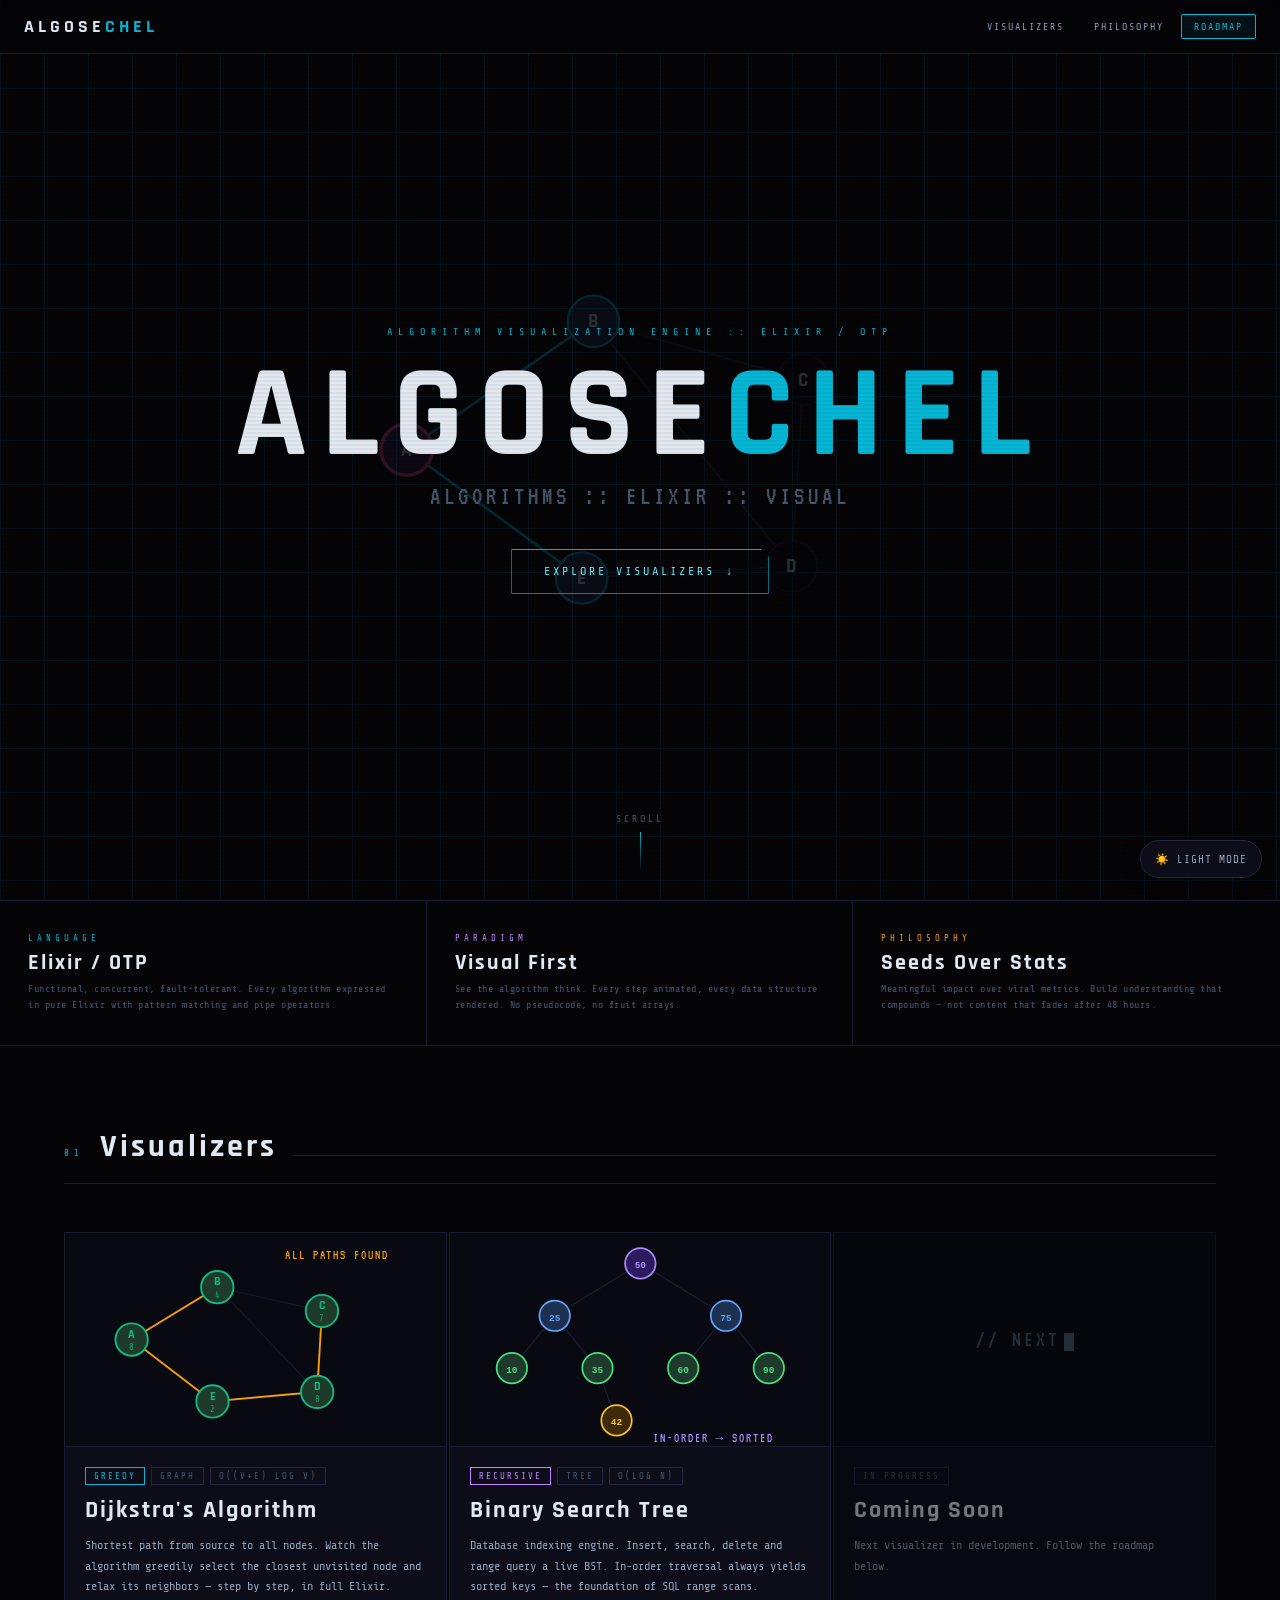
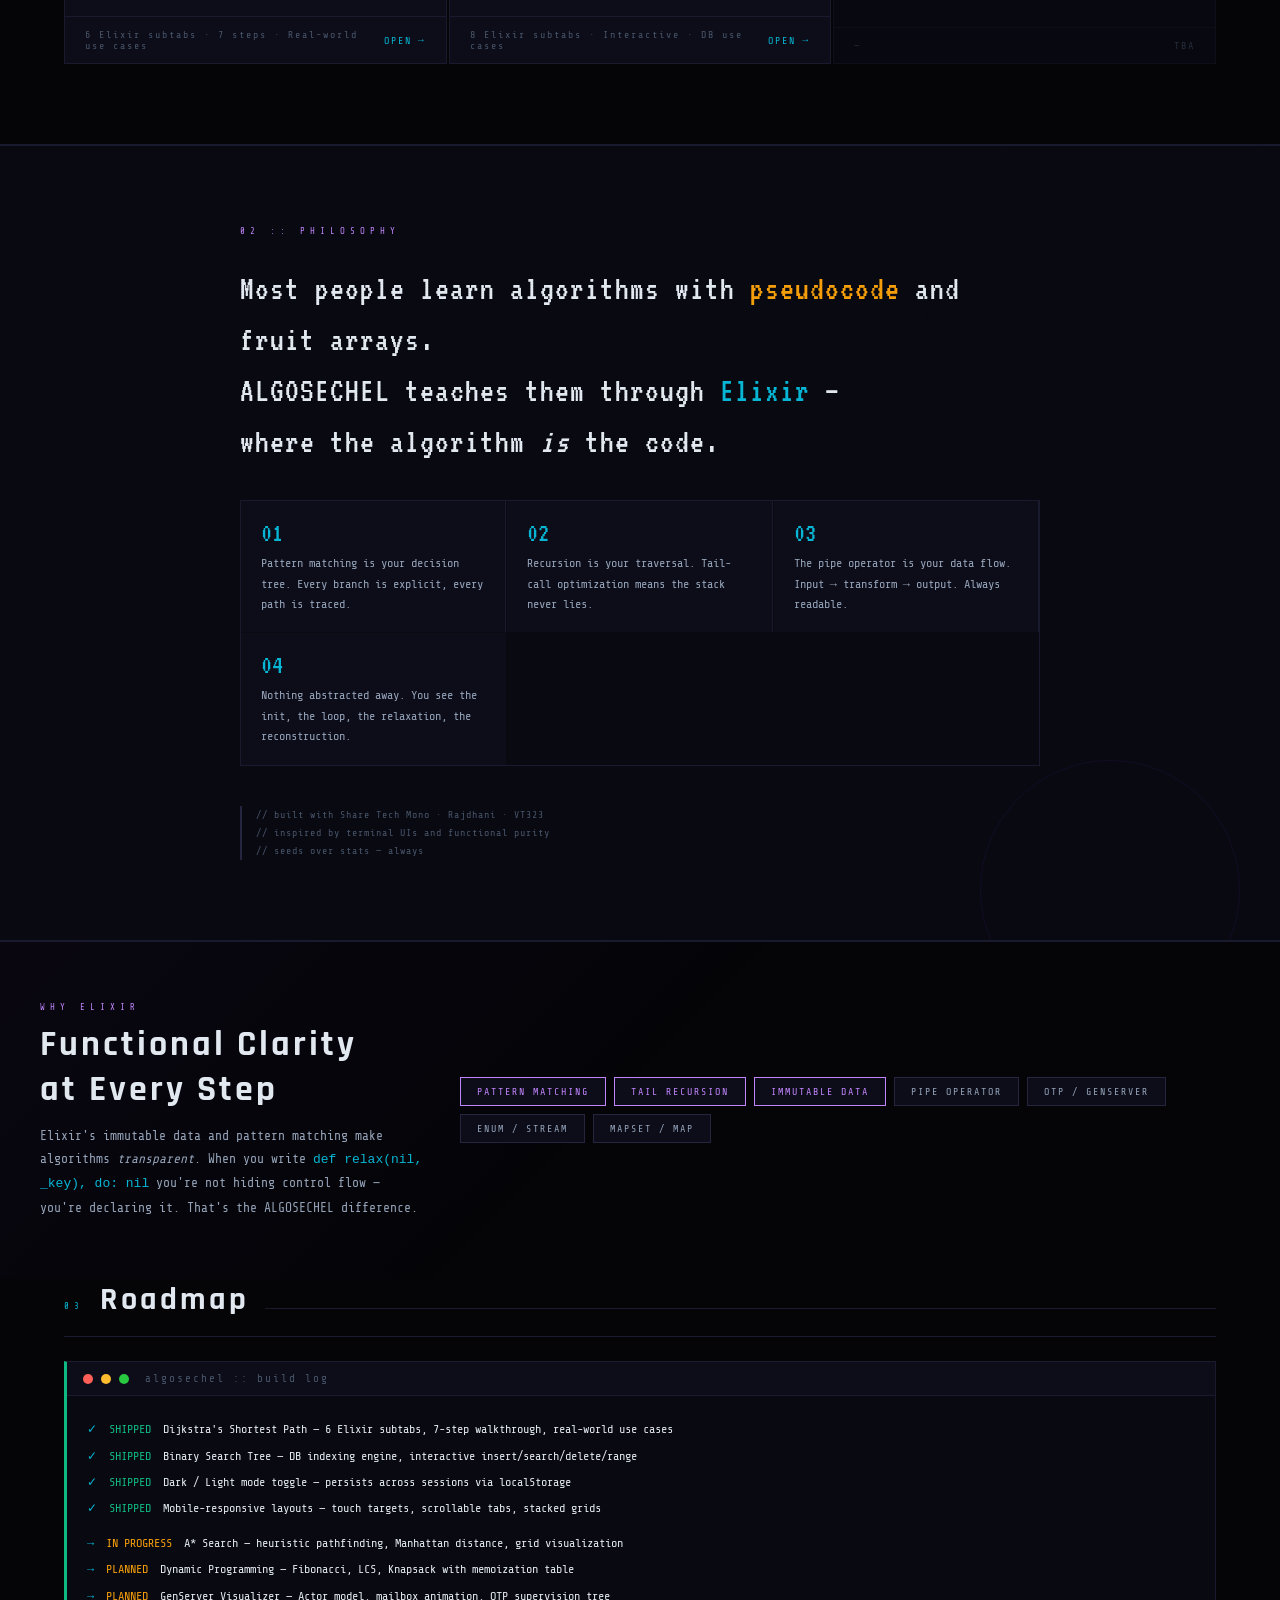
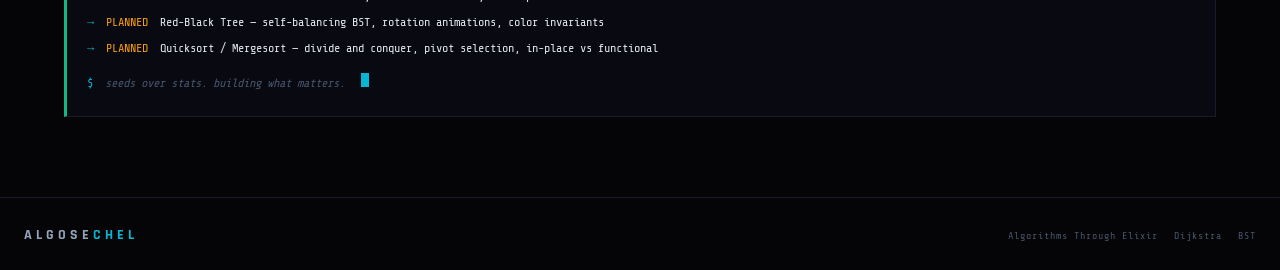
==== index.html @ c1fa5875 "Remove footer tagline and its CSS rule Co-Authored-By: Claude Sonnet 4.6 <noreply@anthropic.com>" ====
<!DOCTYPE html>
<html lang="en">
<head>
<meta charset="UTF-8">
<meta name="viewport" content="width=device-width, initial-scale=1.0">
<title>ALGOSECHEL :: Algorithms Through Elixir</title>
<link href="https://fonts.googleapis.com/css2?family=Share+Tech+Mono&family=Rajdhani:wght@400;600;700&family=VT323&display=swap" rel="stylesheet">
<link rel="stylesheet" href="css/global.css">
<link rel="stylesheet" href="css/home.css">
</head>
<body>
<div class="grid-bg"></div>

<!-- ═══ NAV ═══════════════════════════════════════════════════════ -->
<nav>
  <a href="#" class="nav-brand">ALGOSE<span>CHEL</span></a>
  <div class="nav-links">
    <a href="#visualizers" class="nav-link active">Visualizers</a>
    <a href="#philosophy" class="nav-link">Philosophy</a>
    <a href="#roadmap"    class="nav-link">Roadmap</a>
  </div>
</nav>

<!-- ═══ HERO ══════════════════════════════════════════════════════ -->
<section class="hero" id="top">
  <!-- Background animated graph -->
  <div class="hero-graph-wrap">
    <svg id="hero-svg" viewBox="0 0 600 380" fill="none" xmlns="http://www.w3.org/2000/svg">
      <!-- edges drawn by JS -->
    </svg>
  </div>

  <div class="hero-content">
    <div class="hero-eyebrow">Algorithm Visualization Engine :: Elixir / OTP</div>
    <div class="hero-title">ALGOSE<span class="hl">CHEL</span></div>
    <div class="hero-subtitle">ALGORITHMS :: ELIXIR :: VISUAL</div>
    <a href="#visualizers" class="hero-cta">
      Explore Visualizers <span class="arrow">↓</span>
    </a>
  </div>

  <div class="scroll-hint">
    <span>SCROLL</span>
    <div class="scroll-line"></div>
  </div>
</section>

<!-- ═══ PILLARS ═══════════════════════════════════════════════════ -->
<div class="pillars">
  <div class="pillar">
    <div class="pillar-label">Language</div>
    <div class="pillar-val">Elixir / OTP</div>
    <div class="pillar-desc">Functional, concurrent, fault-tolerant. Every algorithm expressed in pure Elixir with pattern matching and pipe operators.</div>
  </div>
  <div class="pillar">
    <div class="pillar-label">Paradigm</div>
    <div class="pillar-val">Visual First</div>
    <div class="pillar-desc">See the algorithm think. Every step animated, every data structure rendered. No pseudocode, no fruit arrays.</div>
  </div>
  <div class="pillar">
    <div class="pillar-label">Philosophy</div>
    <div class="pillar-val">Seeds Over Stats</div>
    <div class="pillar-desc">Meaningful impact over viral metrics. Build understanding that compounds — not content that fades after 48 hours.</div>
  </div>
</div>

<!-- ═══ VISUALIZERS ════════════════════════════════════════════════ -->
<section class="section" id="visualizers">
  <div class="section-header">
    <span class="section-label">01</span>
    <span class="section-title">Visualizers</span>
    <div class="section-line"></div>
  </div>

  <div class="viz-grid">

    <!-- Card 1: Dijkstra -->
    <a href="algosechel-dijkstra.html" class="viz-card">
      <div class="viz-card-bar"></div>
      <div class="viz-preview">
        <svg id="card-dijkstra-svg" viewBox="0 0 400 220" xmlns="http://www.w3.org/2000/svg"></svg>
      </div>
      <div class="viz-body">
        <div class="viz-tags">
          <span class="viz-tag cyan">Greedy</span>
          <span class="viz-tag">Graph</span>
          <span class="viz-tag">O((V+E) log V)</span>
        </div>
        <div class="viz-name">Dijkstra's Algorithm</div>
        <div class="viz-desc">Shortest path from source to all nodes. Watch the algorithm greedily select the closest unvisited node and relax its neighbors — step by step, in full Elixir.</div>
      </div>
      <div class="viz-footer">
        <span>6 Elixir subtabs · 7 steps · Real-world use cases</span>
        <span class="viz-open">OPEN <span>→</span></span>
      </div>
    </a>

    <!-- Card 2: BST -->
    <a href="algosechel-bst.html" class="viz-card">
      <div class="viz-card-bar"></div>
      <div class="viz-preview">
        <svg id="card-bst-svg" viewBox="0 0 400 220" xmlns="http://www.w3.org/2000/svg"></svg>
      </div>
      <div class="viz-body">
        <div class="viz-tags">
          <span class="viz-tag purple">Recursive</span>
          <span class="viz-tag">Tree</span>
          <span class="viz-tag">O(log n)</span>
        </div>
        <div class="viz-name">Binary Search Tree</div>
        <div class="viz-desc">Database indexing engine. Insert, search, delete and range query a live BST. In-order traversal always yields sorted keys — the foundation of SQL range scans.</div>
      </div>
      <div class="viz-footer">
        <span>8 Elixir subtabs · Interactive · DB use cases</span>
        <span class="viz-open">OPEN <span>→</span></span>
      </div>
    </a>

    <!-- Card 3: Coming Soon -->
    <div class="viz-card soon">
      <div class="viz-card-bar"></div>
      <div class="viz-preview">
        <div class="soon-label">// NEXT<span class="cursor-blink"></span></div>
      </div>
      <div class="viz-body">
        <div class="viz-tags">
          <span class="viz-tag">In Progress</span>
        </div>
        <div class="viz-name">Coming Soon</div>
        <div class="viz-desc">Next visualizer in development. Follow the roadmap below.</div>
      </div>
      <div class="viz-footer">
        <span>—</span>
        <span>TBA</span>
      </div>
    </div>

  </div>
</section>

<div class="separator"></div>

<!-- ═══ PHILOSOPHY ════════════════════════════════════════════════ -->
<section class="philosophy" id="philosophy">
  <div class="philosophy-inner">
    <div class="phil-eyebrow">02 :: Philosophy</div>

    <div class="phil-quote">
      Most people learn algorithms with <span class="gd">pseudocode</span> and fruit arrays.<br>
      ALGOSECHEL teaches them through <span class="hi">Elixir</span> —<br>
      where the algorithm <em>is</em> the code.
    </div>

    <div class="phil-body">
      <div class="phil-item">
        <span class="phil-item-num">01</span>
        <div class="phil-item-text">Pattern matching is your decision tree. Every branch is explicit, every path is traced.</div>
      </div>
      <div class="phil-item">
        <span class="phil-item-num">02</span>
        <div class="phil-item-text">Recursion is your traversal. Tail-call optimization means the stack never lies.</div>
      </div>
      <div class="phil-item">
        <span class="phil-item-num">03</span>
        <div class="phil-item-text">The pipe operator is your data flow. Input → transform → output. Always readable.</div>
      </div>
      <div class="phil-item">
        <span class="phil-item-num">04</span>
        <div class="phil-item-text">Nothing abstracted away. You see the init, the loop, the relaxation, the reconstruction.</div>
      </div>
    </div>

    <div class="phil-footer">
      // built with Share Tech Mono · Rajdhani · VT323<br>
      // inspired by terminal UIs and functional purity<br>
      // seeds over stats — always
    </div>
  </div>
</section>

<!-- ═══ ELIXIR STRIP ══════════════════════════════════════════════ -->
<div class="elixir-strip">
  <div class="elixir-inner">
    <div class="elixir-text">
      <div class="label">Why Elixir</div>
      <h2>Functional Clarity<br>at Every Step</h2>
      <p>Elixir's immutable data and pattern matching make algorithms <em>transparent</em>. When you write <code style="color:var(--cyan)">def relax(nil, _key), do: nil</code> you're not hiding control flow — you're declaring it. That's the ALGOSECHEL difference.</p>
    </div>
    <div class="elixir-badges">
      <div class="elixir-badge lit">Pattern Matching</div>
      <div class="elixir-badge lit">Tail Recursion</div>
      <div class="elixir-badge lit">Immutable Data</div>
      <div class="elixir-badge">Pipe Operator</div>
      <div class="elixir-badge">OTP / GenServer</div>
      <div class="elixir-badge">Enum / Stream</div>
      <div class="elixir-badge">MapSet / Map</div>
    </div>
  </div>
</div>

<!-- ═══ TERMINAL / ROADMAP ════════════════════════════════════════ -->
<section class="terminal-section" id="roadmap">
  <div class="section-header" style="margin-bottom:24px;">
    <span class="section-label">03</span>
    <span class="section-title">Roadmap</span>
    <div class="section-line"></div>
  </div>

  <div class="terminal">
    <div class="terminal-bar">
      <div class="t-dot t-dot-r"></div>
      <div class="t-dot t-dot-y"></div>
      <div class="t-dot t-dot-g"></div>
      <span class="t-title">algosechel :: build log</span>
    </div>
    <div class="terminal-body">
      <div class="t-line"><span class="t-prompt">✓</span><span class="t-ok">SHIPPED</span><span>Dijkstra's Shortest Path — 6 Elixir subtabs, 7-step walkthrough, real-world use cases</span></div>
      <div class="t-line"><span class="t-prompt">✓</span><span class="t-ok">SHIPPED</span><span>Binary Search Tree — DB indexing engine, interactive insert/search/delete/range</span></div>
      <div class="t-line"><span class="t-prompt">✓</span><span class="t-ok">SHIPPED</span><span>Dark / Light mode toggle — persists across sessions via localStorage</span></div>
      <div class="t-line"><span class="t-prompt">✓</span><span class="t-ok">SHIPPED</span><span>Mobile-responsive layouts — touch targets, scrollable tabs, stacked grids</span></div>
      <div class="t-line" style="margin-top:8px;"><span class="t-prompt">→</span><span class="t-pending">IN PROGRESS</span><span>A* Search — heuristic pathfinding, Manhattan distance, grid visualization</span></div>
      <div class="t-line"><span class="t-prompt">→</span><span class="t-pending">PLANNED</span><span>Dynamic Programming — Fibonacci, LCS, Knapsack with memoization table</span></div>
      <div class="t-line"><span class="t-prompt">→</span><span class="t-pending">PLANNED</span><span>GenServer Visualizer — Actor model, mailbox animation, OTP supervision tree</span></div>
      <div class="t-line"><span class="t-prompt">→</span><span class="t-pending">PLANNED</span><span>Red-Black Tree — self-balancing BST, rotation animations, color invariants</span></div>
      <div class="t-line"><span class="t-prompt">→</span><span class="t-pending">PLANNED</span><span>Quicksort / Mergesort — divide and conquer, pivot selection, in-place vs functional</span></div>
      <div class="t-line" style="margin-top:8px;"><span class="t-prompt">$</span><span class="t-muted">seeds over stats. building what matters.</span><span class="t-cursor"></span></div>
    </div>
  </div>
</section>

<!-- ═══ FOOTER ════════════════════════════════════════════════════ -->
<footer>
  <div class="footer-brand">ALGOSE<span>CHEL</span></div>
  <div class="footer-right">
    <span>Algorithms Through Elixir</span>
    <a href="algosechel-dijkstra.html">Dijkstra</a>
    <a href="algosechel-bst.html">BST</a>
  </div>
</footer>

<!-- ═══ THEME TOGGLE ══════════════════════════════════════════════ -->
<button class="theme-toggle" id="theme-btn" onclick="toggleTheme()">
  <span id="theme-icon">☀️</span>
  <span id="theme-label">Light Mode</span>
</button>

<script>
// ═══════════════════════════════════════════════════════════════
// THEME TOGGLE
// ═══════════════════════════════════════════════════════════════
function toggleTheme() {
  const isLight = document.documentElement.getAttribute('data-theme') === 'light';
  const next = isLight ? 'dark' : 'light';
  document.documentElement.setAttribute('data-theme', next);
  document.getElementById('theme-icon').textContent  = isLight ? '☀️' : '🌙';
  document.getElementById('theme-label').textContent = isLight ? 'Light Mode' : 'Dark Mode';
  rebuildHero();
  rebuildCardPreviews();
  try { localStorage.setItem('algosechel-theme', next); } catch(e) {}
}

try {
  const saved = localStorage.getItem('algosechel-theme');
  if (saved === 'light') {
    document.documentElement.setAttribute('data-theme', 'light');
    document.getElementById('theme-icon').textContent  = '🌙';
    document.getElementById('theme-label').textContent = 'Dark Mode';
  }
} catch(e) {}

// ═══════════════════════════════════════════════════════════════
// SVG HELPERS
// ═══════════════════════════════════════════════════════════════
function el(tag, attrs, parent) {
  const e = document.createElementNS('http://www.w3.org/2000/svg', tag);
  for (const [k, v] of Object.entries(attrs)) e.setAttribute(k, v);
  if (parent) parent.appendChild(e);
  return e;
}

function isLight() {
  return document.documentElement.getAttribute('data-theme') === 'light';
}

// ═══════════════════════════════════════════════════════════════
// HERO GRAPH — LOOPING DIJKSTRA ANIMATION
// ═══════════════════════════════════════════════════════════════
const H_NODES = { A:{x:100,y:190}, B:{x:260,y:80}, C:{x:440,y:130}, D:{x:430,y:290}, E:{x:250,y:300} };
const H_EDGES = [['A','B',4],['A','E',2],['B','C',3],['B','D',5],['C','D',1],['D','E',6]];

// Dijkstra steps for animation
const H_STEPS = [
  { active:null, visited:[], glow:[] },
  { active:'A',  visited:[], glow:['A'] },
  { active:'A',  visited:['A'], glow:['B','E'] },
  { active:'E',  visited:['A','E'], glow:['B','D'] },
  { active:'B',  visited:['A','E','B'], glow:['C'] },
  { active:'C',  visited:['A','E','B','C'], glow:['D'] },
  { active:'D',  visited:['A','E','B','C','D'], glow:[] },
];

let heroTimer = null;
let heroStep = 0;

function buildHeroGraph(svg) {
  svg.innerHTML = '';
  const lt = isLight();
  const edgeCol  = lt ? '#c4b9a8' : '#1e293b';
  const nodeFill = lt ? '#f0ede8' : '#0a0a14';
  const nodeStr  = lt ? '#d4d0c8' : '#1a1a2e';
  const txtFill  = lt ? '#1a1a18' : '#e2e8f0';

  // defs arrowhead
  const defs = el('defs', {}, svg);
  const mk = (id, color) => {
    const m = el('marker', {id, markerWidth:'7', markerHeight:'7', refX:'5', refY:'3', orient:'auto'}, defs);
    el('path', {d:'M0,0 L0,6 L7,3 z', fill:color}, m);
  };
  mk('harr-def', edgeCol);
  mk('harr-cyn', '#06b6d4');

  for (const [a,b] of H_EDGES) {
    const pa = H_NODES[a], pb = H_NODES[b];
    el('line', {id:`hedge-${a}-${b}`, x1:pa.x, y1:pa.y, x2:pb.x, y2:pb.y,
      stroke:edgeCol, 'stroke-width':'1.5', 'marker-end':'url(#harr-def)'}, svg);
    el('line', {id:`hedge-${b}-${a}`, x1:pb.x, y1:pb.y, x2:pa.x, y2:pa.y,
      stroke:edgeCol, 'stroke-width':'1.5', 'marker-end':'url(#harr-def)'}, svg);
  }

  for (const n of Object.keys(H_NODES)) {
    const {x, y} = H_NODES[n];
    const g = el('g', {id:`hnode-${n}`, transform:`translate(${x},${y})`}, svg);
    el('circle', {id:`hcirc-${n}`, r:'22', fill:nodeFill, stroke:nodeStr, 'stroke-width':'1.5'}, g);
    const t = el('text', {y:'5', 'text-anchor':'middle', 'font-family':'Rajdhani, sans-serif',
      'font-size':'16', 'font-weight':'700', fill:txtFill}, g);
    t.textContent = n;
  }
}

function applyHeroStep(step) {
  const lt = isLight();
  const s = H_STEPS[step];
  const defEdge = lt ? '#c4b9a8' : '#1e293b';
  const defNode = lt ? '#f0ede8' : '#0a0a14';
  const defStr  = lt ? '#d4d0c8' : '#1a1a2e';

  // reset all edges
  for (const [a,b] of H_EDGES) {
    for (const id of [`hedge-${a}-${b}`, `hedge-${b}-${a}`]) {
      const e = document.getElementById(id);
      if (e) { e.setAttribute('stroke', defEdge); e.setAttribute('stroke-width', '1.5'); }
    }
  }

  // reset all nodes
  for (const n of Object.keys(H_NODES)) {
    const c = document.getElementById(`hcirc-${n}`);
    if (c) { c.setAttribute('fill', defNode); c.setAttribute('stroke', defStr); c.setAttribute('stroke-width', '1.5'); }
  }

  // visited nodes — green
  for (const n of s.visited) {
    const c = document.getElementById(`hcirc-${n}`);
    if (c) { c.setAttribute('fill', lt ? '#dcfce7' : '#1e3a2a'); c.setAttribute('stroke', lt ? '#15803d' : '#10b981'); c.setAttribute('stroke-width', '2'); }
  }

  // glowing/relaxed — blue
  for (const n of s.glow) {
    const c = document.getElementById(`hcirc-${n}`);
    if (c) { c.setAttribute('fill', lt ? '#dbeafe' : '#1e3050'); c.setAttribute('stroke', lt ? '#2563eb' : '#06b6d4'); c.setAttribute('stroke-width', '2'); }
  }

  // active node — pink pulse
  if (s.active) {
    const c = document.getElementById(`hcirc-${s.active}`);
    if (c) { c.setAttribute('fill', lt ? '#fde8f4' : '#2d1b4e'); c.setAttribute('stroke', lt ? '#be185d' : '#ec4899'); c.setAttribute('stroke-width', '3'); }
    if (H_NODES[s.active]) {
      for (const [a, b] of H_EDGES) {
        if (a === s.active || b === s.active) {
          const e1 = document.getElementById(`hedge-${a}-${b}`);
          const e2 = document.getElementById(`hedge-${b}-${a}`);
          if (e1) { e1.setAttribute('stroke', lt ? '#0369a1' : '#06b6d4'); e1.setAttribute('stroke-width', '2'); }
          if (e2) { e2.setAttribute('stroke', lt ? '#0369a1' : '#06b6d4'); e2.setAttribute('stroke-width', '2'); }
        }
      }
    }
  }
}

function rebuildHero() {
  buildHeroGraph(document.getElementById('hero-svg'));
  applyHeroStep(heroStep);
}

function startHeroLoop() {
  if (heroTimer) clearInterval(heroTimer);
  heroTimer = setInterval(() => {
    heroStep = (heroStep + 1) % H_STEPS.length;
    applyHeroStep(heroStep);
  }, 900);
}

// ═══════════════════════════════════════════════════════════════
// CARD PREVIEW — DIJKSTRA MINI
// ═══════════════════════════════════════════════════════════════
const D_NODES = { A:{x:70,y:110}, B:{x:160,y:55}, C:{x:270,y:80}, D:{x:265,y:165}, E:{x:155,y:175} };
const D_EDGES = [['A','B',4],['A','E',2],['B','C',3],['B','D',5],['C','D',1],['D','E',6]];

function buildDijkstraCard(svg) {
  svg.innerHTML = '';
  const lt = isLight();
  const edgeVisited = lt ? '#15803d' : '#10b981';
  const edgeDef     = lt ? '#d4d0c8' : '#1e293b';

  const defs = el('defs', {}, svg);
  const mk = (id, col) => {
    const m = el('marker', {id, markerWidth:'6', markerHeight:'6', refX:'4', refY:'3', orient:'auto'}, defs);
    el('path', {d:'M0,0 L0,6 L6,3 z', fill:col}, m);
  };
  mk('darr-v', edgeVisited);
  mk('darr-d', edgeDef);

  const optEdges = [['A','E'],['E','D'],['D','C'],['A','B']];

  for (const [a,b] of D_EDGES) {
    const pa = D_NODES[a], pb = D_NODES[b];
    const isOpt = optEdges.some(([x,y]) => (x===a&&y===b)||(x===b&&y===a));
    const col = isOpt ? (lt ? '#b45309' : '#f59e0b') : edgeDef;
    const arrId = isOpt ? 'darr-v' : 'darr-d';
    el('line', {x1:pa.x,y1:pa.y,x2:pb.x,y2:pb.y, stroke:col,
      'stroke-width': isOpt ? '2' : '1.2',
      'marker-end':`url(#${arrId})`,
      opacity: isOpt ? '1' : '0.5'}, svg);
  }

  const nodeColors = {
    A: { f: lt ? '#dcfce7' : '#1e3a2a', s: lt ? '#15803d' : '#10b981' },
    B: { f: lt ? '#dcfce7' : '#1e3a2a', s: lt ? '#15803d' : '#10b981' },
    C: { f: lt ? '#dcfce7' : '#1e3a2a', s: lt ? '#15803d' : '#10b981' },
    D: { f: lt ? '#dcfce7' : '#1e3a2a', s: lt ? '#15803d' : '#10b981' },
    E: { f: lt ? '#dcfce7' : '#1e3a2a', s: lt ? '#15803d' : '#10b981' },
  };
  const dists = { A:'0', B:'4', C:'7', D:'8', E:'2' };

  for (const n of Object.keys(D_NODES)) {
    const {x, y} = D_NODES[n];
    const nc = nodeColors[n];
    const g = el('g', {transform:`translate(${x},${y})`}, svg);
    el('circle', {r:'17', fill: nc.f, stroke: nc.s, 'stroke-width':'2'}, g);
    const t = el('text', {y:'-2', 'text-anchor':'middle', 'font-family':'Rajdhani,sans-serif',
      'font-size':'13', 'font-weight':'700', fill: nc.s}, g);
    t.textContent = n;
    const d = el('text', {y:'11', 'text-anchor':'middle', 'font-family':'Share Tech Mono,monospace',
      'font-size':'9', fill: nc.s, opacity:'0.8'}, g);
    d.textContent = dists[n];
  }

  const t = el('text', {x:'340', y:'25', 'text-anchor':'end', 'font-family':'VT323,monospace',
    'font-size':'14', fill: lt ? '#b45309' : '#f59e0b', 'letter-spacing':'2'}, svg);
  t.textContent = 'ALL PATHS FOUND';
}

// ═══════════════════════════════════════════════════════════════
// CARD PREVIEW — BST MINI
// ═══════════════════════════════════════════════════════════════
function buildBSTCard(svg) {
  svg.innerHTML = '';
  const lt = isLight();

  const nodes = [
    {k:50, x:200, y:30,  level:0},
    {k:25, x:110, y:85,  level:1},
    {k:75, x:290, y:85,  level:1},
    {k:10, x:65,  y:140, level:2},
    {k:35, x:155, y:140, level:2},
    {k:60, x:245, y:140, level:2},
    {k:90, x:335, y:140, level:2},
    {k:42, x:175, y:195, level:3},
  ];
  const edges = [[0,1],[0,2],[1,3],[1,4],[2,5],[2,6],[4,7]];

  const lineCol = lt ? '#d4d0c8' : '#1e293b';
  for (const [p, c] of edges) {
    const pn = nodes[p], cn = nodes[c];
    el('line', {x1:pn.x,y1:pn.y,x2:cn.x,y2:cn.y, stroke:lineCol,'stroke-width':'1.2', opacity:'0.7'}, svg);
  }

  const colors = [
    { f: lt ? '#ede9fe' : '#2e1a5e', s: lt ? '#6d28d9' : '#a78bfa' },
    { f: lt ? '#dbeafe' : '#1e3050', s: lt ? '#1d4ed8' : '#60a5fa' },
    { f: lt ? '#dbeafe' : '#1e3050', s: lt ? '#1d4ed8' : '#60a5fa' },
    { f: lt ? '#dcfce7' : '#1e3a2a', s: lt ? '#15803d' : '#4ade80' },
    { f: lt ? '#dcfce7' : '#1e3a2a', s: lt ? '#15803d' : '#4ade80' },
    { f: lt ? '#dcfce7' : '#1e3a2a', s: lt ? '#15803d' : '#4ade80' },
    { f: lt ? '#dcfce7' : '#1e3a2a', s: lt ? '#15803d' : '#4ade80' },
    { f: lt ? '#fef3c7' : '#3d2a0a', s: lt ? '#b45309' : '#fbbf24' },
  ];

  for (let i = 0; i < nodes.length; i++) {
    const n = nodes[i], c = colors[i];
    const g = el('g', {transform:`translate(${n.x},${n.y})`}, svg);
    el('circle', {r:'16', fill:c.f, stroke:c.s, 'stroke-width':'1.8'}, g);
    const t = el('text', {y:'5', 'text-anchor':'middle',
      'font-family':'Space Mono,monospace', 'font-size':'10',
      'font-weight':'700', fill:c.s}, g);
    t.textContent = n.k;
  }

  const t = el('text', {x:'340', y:'218', 'text-anchor':'end', 'font-family':'VT323,monospace',
    'font-size':'14', fill: lt ? '#6d28d9' : '#a78bfa', 'letter-spacing':'2'}, svg);
  t.textContent = 'IN-ORDER → SORTED';
}

function rebuildCardPreviews() {
  buildDijkstraCard(document.getElementById('card-dijkstra-svg'));
  buildBSTCard(document.getElementById('card-bst-svg'));
}

// ═══════════════════════════════════════════════════════════════
// SMOOTH NAV HIGHLIGHT ON SCROLL
// ═══════════════════════════════════════════════════════════════
const sections = ['visualizers', 'philosophy', 'roadmap'];
const navLinks = document.querySelectorAll('.nav-link');

const observer = new IntersectionObserver(entries => {
  for (const e of entries) {
    if (e.isIntersecting) {
      const id = e.target.id;
      navLinks.forEach(l => {
        l.classList.toggle('active', l.getAttribute('href') === `#${id}`);
      });
    }
  }
}, { threshold: 0.4 });

for (const id of sections) {
  const el_ = document.getElementById(id);
  if (el_) observer.observe(el_);
}

// ═══════════════════════════════════════════════════════════════
// BOOT
// ═══════════════════════════════════════════════════════════════
buildHeroGraph(document.getElementById('hero-svg'));
applyHeroStep(0);
startHeroLoop();
rebuildCardPreviews();
</script>
</body>
</html>
---- css/global.css ----
/* ═══════════════════════════════════════════════════════════════
   THEME SYSTEM
═══════════════════════════════════════════════════════════════ */
:root {
  --void:        #050508;
  --deep:        #090912;
  --panel:       #0d0d1a;
  --border:      #1a1a2e;
  --border2:     #252540;
  --cyan:        #06b6d4;
  --cyan-glow:   #67e8f9;
  --cyan-dim:    rgba(6,182,212,0.08);
  --purple:      #7c3aed;
  --purple-glow: #c084fc;
  --gold:        #f59e0b;
  --gold-glow:   #fcd34d;
  --pink:        #ec4899;
  --green:       #10b981;
  --green-glow:  #6ee7b7;
  --text:        #e2e8f0;
  --text2:       #94a3b8;
  --muted:       #475569;
  --node-def:    #0f172a;
  --node-stroke: #1e293b;
  --edge-def:    #1e293b;
}

[data-theme="light"] {
  --void:        #f0ede8;
  --deep:        #e8e4de;
  --panel:       #ffffff;
  --border:      #d4d0c8;
  --border2:     #c0bab0;
  --cyan:        #0369a1;
  --cyan-glow:   #0284c7;
  --cyan-dim:    rgba(3,105,161,0.07);
  --purple:      #6d28d9;
  --purple-glow: #7c3aed;
  --gold:        #b45309;
  --gold-glow:   #d97706;
  --pink:        #be185d;
  --green:       #15803d;
  --green-glow:  #16a34a;
  --text:        #1a1a18;
  --text2:       #4a4a46;
  --muted:       #8a8a84;
  --node-def:    #f5f3ef;
  --node-stroke: #d4d0c8;
  --edge-def:    #c4b9a8;
}

/* ═══════════════════════════════════════════════════════════════
   RESET & BASE
═══════════════════════════════════════════════════════════════ */
*, *::before, *::after { margin: 0; padding: 0; box-sizing: border-box; }
html { scroll-behavior: smooth; font-size: 16px; -webkit-text-size-adjust: 100%; }

body {
  background: var(--void);
  color: var(--text);
  font-family: 'Share Tech Mono', monospace;
  min-height: 100vh;
  overflow-x: hidden;
  transition: background 0.4s, color 0.4s;
}

/* Scanline overlay */
body::before {
  content: '';
  position: fixed; inset: 0; pointer-events: none; z-index: 9998;
  background: repeating-linear-gradient(0deg, transparent, transparent 2px, rgba(0,0,0,0.04) 2px, rgba(0,0,0,0.04) 4px);
  animation: scanroll 12s linear infinite;
}
@keyframes scanroll { to { background-position: 0 100px; } }

/* Grid background */
.grid-bg {
  position: fixed; inset: 0; pointer-events: none; z-index: 0;
  background-image:
    linear-gradient(var(--cyan-dim) 1px, transparent 1px),
    linear-gradient(90deg, var(--cyan-dim) 1px, transparent 1px);
  background-size: 44px 44px;
  transition: background-image 0.4s;
}

/* ═══════════════════════════════════════════════════════════════
   THEME TOGGLE
═══════════════════════════════════════════════════════════════ */
.theme-toggle {
  position: fixed; bottom: 22px; right: 18px; z-index: 9999;
  font-family: 'Share Tech Mono', monospace; font-size: 11px; letter-spacing: 1px;
  padding: 0 14px; height: 38px; border-radius: 999px;
  border: 1px solid var(--border2); background: var(--panel);
  color: var(--text2); cursor: pointer;
  display: flex; align-items: center; gap: 7px;
  box-shadow: 0 2px 20px rgba(0,0,0,0.25);
  transition: all 0.25s; white-space: nowrap; text-transform: uppercase;
  -webkit-tap-highlight-color: transparent;
}
.theme-toggle:hover { border-color: var(--cyan); color: var(--cyan-glow); }
@media (max-width: 480px) {
  .theme-toggle { bottom: 14px; right: 12px; font-size: 10px; padding: 0 11px; height: 34px; }
}

/* ═══════════════════════════════════════════════════════════════
   NAV
═══════════════════════════════════════════════════════════════ */
nav {
  position: fixed; top: 0; left: 0; right: 0; z-index: 999;
  display: flex; align-items: center; justify-content: space-between;
  padding: 0 24px; height: 54px;
  border-bottom: 1px solid var(--border);
  background: rgba(5,5,8,0.85);
  backdrop-filter: blur(12px);
  transition: background 0.4s, border-color 0.4s;
}
[data-theme="light"] nav { background: rgba(240,237,232,0.88); }

.nav-brand {
  font-family: 'Rajdhani', sans-serif; font-size: 18px; font-weight: 700;
  letter-spacing: 4px; color: var(--text); text-decoration: none;
  transition: color 0.2s;
}
.nav-brand span { color: var(--cyan); }
.nav-brand:hover { color: var(--cyan-glow); }

.nav-links {
  display: flex; gap: 4px; align-items: center;
  overflow-x: auto; scrollbar-width: none;
}
.nav-links::-webkit-scrollbar { display: none; }
.nav-link {
  font-size: 10px; letter-spacing: 2px; text-transform: uppercase;
  padding: 6px 12px; color: var(--text2);
  text-decoration: none; border: 1px solid transparent;
  transition: all 0.2s; white-space: nowrap; border-radius: 2px;
  -webkit-tap-highlight-color: transparent;
}
.nav-link:hover { color: var(--cyan); border-color: var(--border2); }
.nav-link.active { color: var(--cyan); border-color: var(--cyan); background: var(--cyan-dim); }

@media (max-width: 480px) {
  nav { padding: 0 14px; }
  .nav-link { font-size: 9px; padding: 5px 9px; }
}

/* ═══════════════════════════════════════════════════════════════
   SECTION WRAPPER
═══════════════════════════════════════════════════════════════ */
.section {
  position: relative; z-index: 1;
  max-width: 1200px; margin: 0 auto;
  padding: 80px 24px;
}
@media (max-width: 600px) { .section { padding: 56px 16px; } }

.section-header {
  display: flex; align-items: baseline; gap: 16px;
  margin-bottom: 48px; padding-bottom: 16px;
  border-bottom: 1px solid var(--border);
}
.section-label {
  font-size: 9px; letter-spacing: 5px; color: var(--cyan);
  text-transform: uppercase;
}
.section-title {
  font-family: 'Rajdhani', sans-serif; font-size: clamp(20px, 4vw, 32px);
  font-weight: 700; letter-spacing: 3px; color: var(--text);
}
.section-line { flex: 1; height: 1px; background: var(--border); }

/* ═══════════════════════════════════════════════════════════════
   FOOTER
═══════════════════════════════════════════════════════════════ */
footer {
  position: relative; z-index: 1;
  border-top: 1px solid var(--border);
  padding: 28px 24px;
  display: flex; align-items: center; justify-content: space-between;
  flex-wrap: wrap; gap: 12px;
}
.footer-brand {
  font-family: 'Rajdhani', sans-serif; font-size: 14px; font-weight: 700;
  letter-spacing: 4px; color: var(--text2);
}
.footer-brand span { color: var(--cyan); }
.footer-right {
  display: flex; align-items: center; gap: 16px; font-size: 10px;
  color: var(--muted); letter-spacing: 1px;
}
.footer-right a { color: var(--muted); text-decoration: none; transition: color 0.2s; }
.footer-right a:hover { color: var(--cyan); }

/* ═══════════════════════════════════════════════════════════════
   UTILITY
═══════════════════════════════════════════════════════════════ */
.separator {
  height: 1px; background: var(--border);
  position: relative; z-index: 1;
}

@keyframes blink { 50% { opacity: 0; } }
@keyframes fadeIn { from { opacity: 0; } to { opacity: 1; } }
---- css/home.css ----
/* ═══════════════════════════════════════════════════════════════
   HERO
═══════════════════════════════════════════════════════════════ */
.hero {
  position: relative; z-index: 1;
  min-height: 100vh;
  display: flex; flex-direction: column;
  align-items: center; justify-content: center;
  padding: 80px 24px 60px;
  overflow: hidden;
}

/* Hero graph animation behind content */
.hero-graph-wrap {
  position: absolute; inset: 0;
  display: flex; align-items: center; justify-content: center;
  opacity: 0.18;
  pointer-events: none;
}
[data-theme="light"] .hero-graph-wrap { opacity: 0.10; }
#hero-svg { width: min(700px, 100vw); height: auto; }

/* Hero text */
.hero-content {
  position: relative; z-index: 2;
  text-align: center;
  animation: heroIn 1.2s cubic-bezier(0.16,1,0.3,1) both;
}
@keyframes heroIn {
  from { opacity: 0; transform: translateY(28px); }
  to   { opacity: 1; transform: none; }
}

.hero-eyebrow {
  font-size: 10px; letter-spacing: 6px; color: var(--cyan);
  text-transform: uppercase; margin-bottom: 20px;
  animation: heroIn 1s 0.1s both cubic-bezier(0.16,1,0.3,1);
}

.hero-title {
  font-family: 'Rajdhani', sans-serif;
  font-size: clamp(52px, 14vw, 130px);
  font-weight: 700;
  letter-spacing: clamp(4px, 2vw, 14px);
  line-height: 0.92;
  color: var(--text);
  margin-bottom: 6px;
  animation: heroIn 1s 0.15s both cubic-bezier(0.16,1,0.3,1);
}
.hero-title .hl { color: var(--cyan); }

.hero-subtitle {
  font-family: 'VT323', monospace;
  font-size: clamp(16px, 4vw, 26px);
  letter-spacing: 4px;
  color: var(--muted);
  margin-bottom: 40px;
  animation: heroIn 1s 0.25s both cubic-bezier(0.16,1,0.3,1);
}

.hero-cta {
  display: inline-flex; align-items: center; gap: 10px;
  font-family: 'Share Tech Mono', monospace; font-size: 12px; letter-spacing: 3px;
  padding: 14px 32px; text-transform: uppercase; text-decoration: none;
  border: 1px solid var(--cyan); color: var(--cyan-glow);
  background: transparent; cursor: pointer;
  clip-path: polygon(0 0, calc(100% - 8px) 0, 100% 8px, 100% 100%, 0 100%);
  transition: all 0.25s;
  animation: heroIn 1s 0.35s both cubic-bezier(0.16,1,0.3,1);
  -webkit-tap-highlight-color: transparent;
}
.hero-cta:hover {
  background: rgba(6,182,212,0.1);
  box-shadow: 0 0 30px rgba(6,182,212,0.2);
}
.hero-cta .arrow { transition: transform 0.2s; }
.hero-cta:hover .arrow { transform: translateY(4px); }

/* Scroll indicator */
.scroll-hint {
  position: absolute; bottom: 28px; left: 50%; transform: translateX(-50%);
  font-size: 10px; letter-spacing: 3px; color: var(--muted);
  display: flex; flex-direction: column; align-items: center; gap: 8px;
  animation: fadeIn 1s 1.2s both;
}
.scroll-line {
  width: 1px; height: 40px;
  background: linear-gradient(to bottom, var(--cyan), transparent);
  animation: scrollPulse 2s ease-in-out infinite;
}
@keyframes scrollPulse {
  0%,100% { opacity: 0.3; transform: scaleY(1); }
  50%      { opacity: 1; transform: scaleY(1.2); }
}

/* ═══════════════════════════════════════════════════════════════
   PILLAR STRIP
═══════════════════════════════════════════════════════════════ */
.pillars {
  position: relative; z-index: 1;
  border-top: 1px solid var(--border);
  border-bottom: 1px solid var(--border);
  padding: 0;
  display: grid;
  grid-template-columns: repeat(3, 1fr);
  overflow: hidden;
}
.pillar {
  padding: 32px 28px;
  border-right: 1px solid var(--border);
  transition: background 0.3s;
  position: relative;
}
.pillar:last-child { border-right: none; }
.pillar:hover { background: var(--cyan-dim); }
.pillar::before {
  content: '';
  position: absolute; top: 0; left: 0; right: 0; height: 2px;
  background: var(--cyan); transform: scaleX(0); transform-origin: left;
  transition: transform 0.3s;
}
.pillar:hover::before { transform: scaleX(1); }
.pillar:nth-child(2)::before { background: var(--purple); }
.pillar:nth-child(3)::before { background: var(--gold); }

.pillar-label {
  font-size: 9px; letter-spacing: 4px; color: var(--cyan);
  text-transform: uppercase; margin-bottom: 6px;
}
.pillar:nth-child(2) .pillar-label { color: var(--purple-glow); }
.pillar:nth-child(3) .pillar-label { color: var(--gold); }

.pillar-val {
  font-family: 'Rajdhani', sans-serif; font-size: clamp(15px, 2.5vw, 22px);
  font-weight: 700; color: var(--text); letter-spacing: 2px; margin-bottom: 4px;
}
.pillar-desc {
  font-size: 10px; color: var(--muted); line-height: 1.6; letter-spacing: 0.5px;
}

@media (max-width: 600px) {
  .pillars { grid-template-columns: 1fr; }
  .pillar { border-right: none; border-bottom: 1px solid var(--border); padding: 20px 18px; }
  .pillar:last-child { border-bottom: none; }
}

/* ═══════════════════════════════════════════════════════════════
   VISUALIZER CARDS
═══════════════════════════════════════════════════════════════ */
.viz-grid {
  display: grid;
  grid-template-columns: repeat(auto-fill, minmax(300px, 1fr));
  gap: 2px;
}

.viz-card {
  background: var(--panel);
  border: 1px solid var(--border);
  display: flex; flex-direction: column;
  position: relative; overflow: hidden;
  transition: border-color 0.3s, transform 0.3s;
  text-decoration: none; color: inherit;
}
.viz-card:hover { border-color: var(--cyan); transform: translateY(-2px); }
.viz-card:hover .viz-card-bar { transform: scaleX(1); }
.viz-card-bar {
  position: absolute; top: 0; left: 0; right: 0; height: 2px;
  background: var(--cyan); transform: scaleX(0); transform-origin: left;
  transition: transform 0.4s cubic-bezier(0.16,1,0.3,1);
}
.viz-card:nth-child(2) .viz-card-bar { background: var(--purple-glow); }
.viz-card:nth-child(3) .viz-card-bar { background: var(--border2); }

/* Card preview — mini live SVG */
.viz-preview {
  width: 100%; aspect-ratio: 16/9;
  background: var(--deep);
  border-bottom: 1px solid var(--border);
  display: flex; align-items: center; justify-content: center;
  overflow: hidden; position: relative;
}
.viz-preview svg { width: 100%; height: 100%; }

/* Card body */
.viz-body { padding: 20px; flex: 1; display: flex; flex-direction: column; gap: 10px; }

.viz-tags { display: flex; gap: 6px; flex-wrap: wrap; }
.viz-tag {
  font-size: 9px; letter-spacing: 2px; text-transform: uppercase;
  padding: 3px 8px; border: 1px solid var(--border2); color: var(--muted);
}
.viz-tag.cyan  { border-color: var(--cyan);        color: var(--cyan); }
.viz-tag.purple{ border-color: var(--purple-glow); color: var(--purple-glow); }
.viz-tag.gold  { border-color: var(--gold);        color: var(--gold); }

.viz-name {
  font-family: 'Rajdhani', sans-serif; font-size: clamp(18px, 3vw, 24px);
  font-weight: 700; letter-spacing: 2px; color: var(--text);
}
.viz-desc { font-size: 12px; color: var(--text2); line-height: 1.7; flex: 1; }

.viz-footer {
  display: flex; align-items: center; justify-content: space-between;
  padding: 12px 20px;
  border-top: 1px solid var(--border);
  font-size: 10px; letter-spacing: 2px; color: var(--muted);
}
.viz-open {
  display: flex; align-items: center; gap: 6px;
  color: var(--cyan); transition: gap 0.2s;
}
.viz-card:hover .viz-open { gap: 10px; }

/* Coming soon card */
.viz-card.soon { opacity: 0.5; pointer-events: none; }
.viz-card.soon .viz-preview {
  align-items: center; justify-content: center;
}
.soon-label {
  font-family: 'VT323', monospace; font-size: 22px; letter-spacing: 3px; color: var(--muted);
}
.cursor-blink {
  display: inline-block; width: 10px; height: 18px;
  background: var(--muted); margin-left: 4px; vertical-align: middle;
  animation: blink 1.1s step-end infinite;
}

/* ═══════════════════════════════════════════════════════════════
   PHILOSOPHY SECTION
═══════════════════════════════════════════════════════════════ */
.philosophy {
  position: relative; z-index: 1;
  border-top: 1px solid var(--border);
  border-bottom: 1px solid var(--border);
  background: var(--deep);
  padding: 80px 24px;
  overflow: hidden;
}
[data-theme="light"] .philosophy { background: var(--deep); }

.philosophy-inner {
  max-width: 800px; margin: 0 auto;
  position: relative; z-index: 2;
}

.phil-eyebrow {
  font-size: 9px; letter-spacing: 5px; color: var(--purple-glow);
  text-transform: uppercase; margin-bottom: 28px;
}

.phil-quote {
  font-family: 'VT323', monospace;
  font-size: clamp(22px, 4vw, 34px);
  line-height: 1.5; letter-spacing: 1px;
  color: var(--text); margin-bottom: 32px;
}
.phil-quote .hi { color: var(--cyan); }
.phil-quote .gd { color: var(--gold); }

.phil-body {
  display: grid;
  grid-template-columns: repeat(auto-fill, minmax(220px, 1fr));
  gap: 1px;
  margin-bottom: 40px;
  border: 1px solid var(--border);
}
.phil-item {
  padding: 18px 20px;
  background: var(--panel);
  border-right: 1px solid var(--border);
}
.phil-item:last-child { border-right: none; }
.phil-item-num {
  font-size: 28px; font-family: 'VT323', monospace;
  color: var(--cyan); margin-bottom: 6px; display: block;
}
.phil-item-text { font-size: 12px; color: var(--text2); line-height: 1.7; }

.phil-footer {
  font-size: 10px; color: var(--muted); letter-spacing: 1px;
  border-left: 2px solid var(--border2); padding-left: 14px; line-height: 1.8;
}

/* Decorative background circles */
.philosophy::before {
  content: '';
  position: absolute; top: -40px; right: -60px;
  width: 420px; height: 420px;
  border: 1px solid var(--border);
  border-radius: 50%;
  opacity: 0.15;
}
.philosophy::after {
  content: '';
  position: absolute; bottom: -80px; right: 40px;
  width: 260px; height: 260px;
  border: 1px solid var(--purple);
  border-radius: 50%;
  opacity: 0.08;
}

/* ═══════════════════════════════════════════════════════════════
   TERMINAL LOG / ROADMAP
═══════════════════════════════════════════════════════════════ */
.terminal-section {
  position: relative; z-index: 1;
  max-width: 1200px; margin: 0 auto;
  padding: 0 24px 80px;
}
@media (max-width: 600px) { .terminal-section { padding: 0 16px 60px; } }

.terminal {
  background: var(--deep);
  border: 1px solid var(--border);
  border-left: 3px solid var(--green);
  overflow: hidden;
}
.terminal-bar {
  padding: 10px 16px;
  border-bottom: 1px solid var(--border);
  display: flex; align-items: center; gap: 8px;
  background: var(--panel);
}
.t-dot { width: 10px; height: 10px; border-radius: 50%; }
.t-dot-r { background: #ff5f57; }
.t-dot-y { background: #febc2e; }
.t-dot-g { background: #28c840; }
.t-title { font-size: 11px; color: var(--muted); letter-spacing: 2px; margin-left: 8px; }

.terminal-body { padding: 20px; font-size: 12px; line-height: 2.2; }
.t-line { display: flex; gap: 12px; align-items: baseline; }
.t-prompt { color: var(--cyan); flex-shrink: 0; }
.t-ok     { color: var(--green); }
.t-pending { color: var(--gold); }
.t-muted  { color: var(--muted); font-style: italic; }
.t-cursor { display: inline-block; width: 8px; height: 14px; background: var(--cyan); vertical-align: middle; animation: blink 1.1s step-end infinite; margin-left: 4px; }

/* ═══════════════════════════════════════════════════════════════
   ELIXIR CALLOUT
═══════════════════════════════════════════════════════════════ */
.elixir-strip {
  position: relative; z-index: 1;
  border-top: 1px solid var(--border);
  background: linear-gradient(135deg, rgba(124,58,237,0.04) 0%, transparent 50%);
  padding: 60px 24px;
}
.elixir-inner {
  max-width: 1200px; margin: 0 auto;
  display: flex; flex-direction: column; gap: 32px;
  align-items: flex-start;
}
@media (min-width: 768px) {
  .elixir-inner { flex-direction: row; align-items: center; justify-content: space-between; }
}

.elixir-text .label {
  font-size: 9px; letter-spacing: 5px; color: var(--purple-glow);
  text-transform: uppercase; margin-bottom: 10px;
}
.elixir-text h2 {
  font-family: 'Rajdhani', sans-serif; font-size: clamp(22px, 4vw, 36px);
  font-weight: 700; letter-spacing: 3px; color: var(--text); margin-bottom: 12px;
}
.elixir-text p { font-size: 13px; color: var(--text2); line-height: 1.8; max-width: 480px; }

.elixir-badges { display: flex; flex-wrap: wrap; gap: 8px; }
.elixir-badge {
  font-size: 10px; letter-spacing: 2px; text-transform: uppercase;
  padding: 8px 16px; border: 1px solid var(--border2); color: var(--text2);
  background: var(--panel); white-space: nowrap;
}
.elixir-badge.lit { border-color: var(--purple-glow); color: var(--purple-glow); }
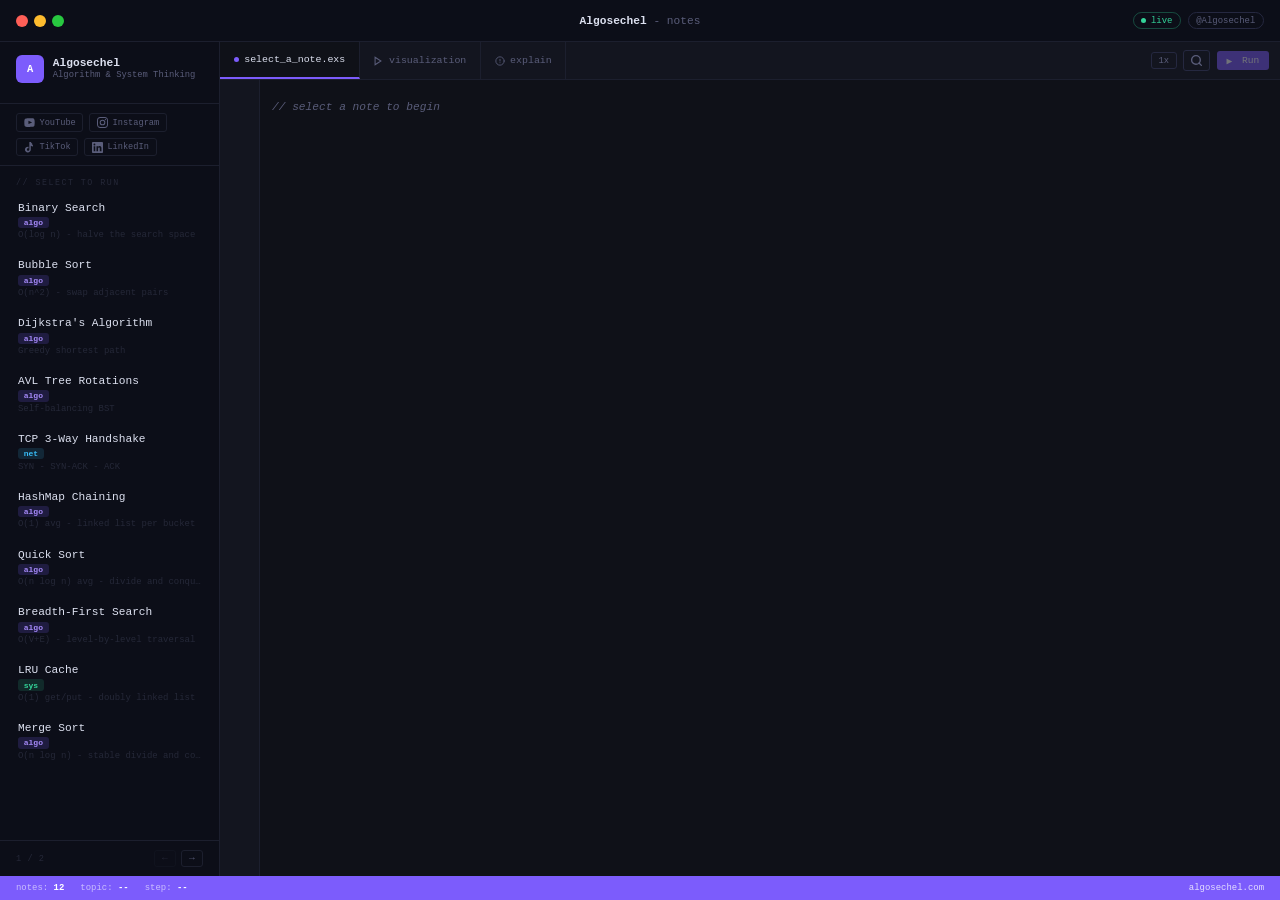
==== commit 78a04ecd: "Rewrite site as single-page homepage" ====
--- a/index.html
+++ b/index.html
@@ -2,549 +2,1577 @@
 <html lang="en">
 <head>
 <meta charset="UTF-8">
-<meta name="viewport" content="width=device-width, initial-scale=1.0">
-<title>ALGOSECHEL :: Algorithms Through Elixir</title>
-<link href="https://fonts.googleapis.com/css2?family=Share+Tech+Mono&family=Rajdhani:wght@400;600;700&family=VT323&display=swap" rel="stylesheet">
-<link rel="stylesheet" href="css/global.css">
-<link rel="stylesheet" href="css/home.css">
+<meta name="viewport" content="width=device-width,initial-scale=1,maximum-scale=1">
+<title>Algosechel - Algorithm &amp; System Thinking</title>
+<style>
+:root{
+  --bg:#090b10;--sb:#0c0e18;--panel:#0f1118;--surface:#13151f;
+  --b1:#1c1f2e;--b2:#252840;
+  --ac:#7c5cfc;--ac2:#a78bfa;--acg:rgba(124,92,252,.12);
+  --gr:#34d399;--am:#fbbf24;--ro:#fb7185;--sk:#38bdf8;
+  --tx:#dde1f0;--mu:#5a5d7a;--di:#252838;
+}
+*{margin:0;padding:0;box-sizing:border-box;-webkit-tap-highlight-color:transparent}
+html,body{height:100%;overflow:hidden;font-family:"Courier New",monospace;background:var(--bg);color:var(--tx)}
+
+.tb{height:42px;background:var(--sb);border-bottom:1px solid var(--b1);display:flex;align-items:center;padding:0 1rem;gap:.5rem;flex-shrink:0;position:relative;z-index:10}
+.wbtns{display:flex;gap:6px}
+.wb{width:12px;height:12px;border-radius:50%}
+.wb.r{background:#ff5f57}.wb.y{background:#febc2e}.wb.g{background:#28c840}
+.tb-mid{position:absolute;left:50%;transform:translateX(-50%);font-size:.7rem;color:var(--mu);white-space:nowrap;pointer-events:none}
+.tb-mid b{color:var(--tx)}
+.tb-right{margin-left:auto;display:flex;gap:.4rem;align-items:center}
+.pill{font-size:.56rem;padding:.14rem .48rem;border:1px solid var(--b2);color:var(--mu);border-radius:20px}
+.pill.live{color:var(--gr);border-color:rgba(52,211,153,.3);display:flex;align-items:center;gap:.3rem}
+.ld{width:5px;height:5px;border-radius:50%;background:var(--gr);animation:lp 2s infinite}
+@keyframes lp{0%,100%{opacity:1}50%{opacity:.25}}
+.menu-btn{display:none;background:none;border:none;color:var(--mu);cursor:pointer;padding:3px}
+
+.app{display:flex;flex:1;overflow:hidden;position:relative}
+.ov{display:none;position:absolute;inset:0;background:rgba(0,0,0,.55);z-index:49}
+.ov.on{display:block}
+
+.sidebar{width:220px;flex-shrink:0;background:var(--sb);border-right:1px solid var(--b1);display:flex;flex-direction:column;overflow:hidden;z-index:50;transition:transform .22s ease}
+.sb-top{padding:.8rem 1rem .65rem;border-bottom:1px solid var(--b1);flex-shrink:0}
+.sb-prof{display:flex;align-items:center;gap:.55rem;margin-bottom:.6rem}
+.sb-av{width:28px;height:28px;border-radius:6px;background:var(--ac);display:flex;align-items:center;justify-content:center;font-size:.65rem;font-weight:700;color:#fff;flex-shrink:0}
+.sb-name{font-size:.7rem;font-weight:700}
+.sb-sub{font-size:.55rem;color:var(--mu);margin-top:1px}
+.sb-socials{display:flex;gap:.35rem;flex-wrap:wrap;padding:.6rem 1rem .55rem;border-bottom:1px solid var(--b1)}
+.sb-social{display:flex;align-items:center;gap:.3rem;font-size:.54rem;color:var(--mu);text-decoration:none;padding:.18rem .42rem;border:1px solid var(--b1);border-radius:3px;transition:all .15s;white-space:nowrap}
+.sb-social:hover{color:var(--tx);border-color:var(--b2);background:rgba(255,255,255,.04)}
+.sb-social.yt:hover{color:#ff4444;border-color:rgba(255,68,68,.35)}
+.sb-social.ig:hover{color:#c471ed;border-color:rgba(196,113,237,.35)}
+.sb-social.tt:hover{color:#69c9d0;border-color:rgba(105,201,208,.35)}
+.sb-social.li:hover{color:#0a66c2;border-color:rgba(10,102,194,.35)}
+.sb-social svg{width:11px;height:11px;fill:currentColor;flex-shrink:0}
+.sb-lbl{padding:.75rem 1rem .3rem;font-size:.52rem;letter-spacing:.18em;text-transform:uppercase;color:var(--di)}
+.nl{flex:1;overflow-y:auto;padding-bottom:1rem}
+.nl::-webkit-scrollbar{width:2px}
+.nl::-webkit-scrollbar-thumb{background:var(--b2)}
+.ni{padding:.6rem 1rem;cursor:pointer;border-left:2px solid transparent;transition:all .15s}
+.ni:hover{background:var(--acg);border-left-color:rgba(124,92,252,.4)}
+.ni.on{background:var(--acg);border-left-color:var(--ac)}
+.ni-t{font-size:.7rem;font-weight:500;margin-bottom:.2rem;white-space:nowrap;overflow:hidden;text-overflow:ellipsis}
+.ni.on .ni-t{color:var(--ac2)}
+.ni-r{display:flex;align-items:center;gap:.35rem}
+.tg{font-size:.5rem;padding:.07rem .36rem;border-radius:3px;font-weight:700}
+.tg-algo{background:rgba(124,92,252,.18);color:var(--ac2)}
+.tg-net{background:rgba(56,189,248,.14);color:var(--sk)}
+.tg-sys{background:rgba(52,211,153,.14);color:var(--gr)}
+.ni-p{font-size:.56rem;color:var(--di);margin-top:.14rem;white-space:nowrap;overflow:hidden;text-overflow:ellipsis}
+
+.main{flex:1;display:flex;flex-direction:column;overflow:hidden;min-width:0;position:relative}
+
+.tabbar{height:38px;background:var(--surface);border-bottom:1px solid var(--b1);display:flex;align-items:stretch;flex-shrink:0;overflow:hidden;z-index:5}
+.tab{display:flex;align-items:center;gap:.35rem;padding:0 .85rem;font-size:.62rem;color:var(--mu);border-right:1px solid var(--b1);white-space:nowrap;cursor:pointer;transition:all .15s;user-select:none}
+.tab:hover{color:var(--tx);background:rgba(255,255,255,.03)}
+.tab.on{color:var(--tx);background:var(--panel);border-bottom:2px solid var(--ac)}
+.tdot{width:5px;height:5px;border-radius:50%;background:var(--ac);flex-shrink:0}
+.tab-id{overflow:hidden;text-overflow:ellipsis;max-width:130px}
+.tr{margin-left:auto;padding:0 .7rem;display:flex;align-items:center;gap:.4rem;flex-shrink:0}
+.run-btn{font-size:.6rem;padding:.2rem .6rem;background:var(--ac);color:#fff;border:none;cursor:pointer;border-radius:3px;font-family:inherit;display:flex;align-items:center;gap:.25rem;transition:background .15s}
+.run-btn:hover{background:#6d4ce8}
+.run-btn:disabled{opacity:.4;cursor:not-allowed}
+.spd-btn{font-size:.55rem;padding:.17rem .42rem;background:none;color:var(--mu);border:1px solid var(--b2);cursor:pointer;border-radius:3px;font-family:inherit;transition:all .15s}
+.spd-btn:hover,.spd-btn.on{border-color:var(--ac);color:var(--ac2);background:var(--acg)}
+.srch-btn{background:none;border:1px solid var(--b2);color:var(--mu);cursor:pointer;border-radius:3px;padding:.18rem .38rem;display:flex;align-items:center;transition:all .15s}
+.srch-btn:hover{border-color:var(--ac);color:var(--ac2)}
+
+.srch-ov{display:none;position:absolute;inset:0;z-index:80;background:rgba(9,11,16,.97);flex-direction:column}
+.srch-ov.on{display:flex}
+.srch-bar{display:flex;align-items:center;gap:.7rem;padding:.85rem 1.1rem;border-bottom:1px solid var(--b1);flex-shrink:0}
+.srch-bar input{flex:1;background:none;border:none;outline:none;color:var(--tx);font-family:inherit;font-size:.82rem;caret-color:var(--ac2)}
+.srch-bar input::placeholder{color:var(--di)}
+.srch-x{background:none;border:1px solid var(--b2);color:var(--mu);cursor:pointer;border-radius:3px;font-size:.6rem;padding:.17rem .4rem;font-family:inherit;transition:all .15s}
+.srch-x:hover{border-color:var(--ro);color:var(--ro)}
+.srch-res{flex:1;overflow-y:auto;padding:.6rem .85rem;display:flex;flex-direction:column;gap:.28rem}
+.srch-lbl{padding:.45rem .2rem .2rem;font-size:.52rem;letter-spacing:.18em;text-transform:uppercase;color:var(--di)}
+.sri{display:flex;align-items:flex-start;gap:.75rem;padding:.62rem .75rem;background:var(--surface);border:1px solid var(--b1);cursor:pointer;border-radius:3px;transition:border-color .15s}
+.sri:hover,.sri.on{border-color:var(--ac);background:var(--acg)}
+.sri-ic{width:26px;height:26px;border-radius:5px;background:var(--acg);border:1px solid rgba(124,92,252,.25);display:flex;align-items:center;justify-content:center;font-size:.6rem;color:var(--ac2);font-weight:700;flex-shrink:0;margin-top:1px}
+.sri-body{flex:1;min-width:0}
+.sri-t{font-size:.7rem;font-weight:500;margin-bottom:.16rem}
+.sri-t mark,.sri-s mark{background:rgba(124,92,252,.22);color:var(--ac2);border-radius:2px;padding:0 2px}
+.sri-m{display:flex;align-items:center;gap:.38rem;margin-bottom:.16rem}
+.sri-cx{font-size:.56rem;color:var(--mu);margin-left:auto}
+.sri-s{font-size:.6rem;color:var(--mu);white-space:nowrap;overflow:hidden;text-overflow:ellipsis}
+.srch-empty{padding:2rem;text-align:center;font-size:.68rem;color:var(--mu)}
+
+.panels{flex:1;display:flex;overflow:hidden;position:relative}
+.panel{flex:1;display:flex;flex-direction:column;overflow:hidden}
+.panel.off{display:none}
+
+.panel-code{background:var(--panel)}
+.cb{display:flex;flex:1;overflow:hidden}
+.lc{width:40px;background:var(--surface);border-right:1px solid var(--b1);padding:.8rem 0;display:flex;flex-direction:column;align-items:flex-end;padding-right:.6rem;overflow:hidden;flex-shrink:0;user-select:none}
+.ln{font-size:.57rem;line-height:1.78rem;color:var(--di);min-height:1.78rem;font-variant-numeric:tabular-nums}
+.ln.hl{color:var(--ac2)}
+.ca{flex:1;overflow:auto;padding:.8rem .9rem .8rem .75rem}
+.ca::-webkit-scrollbar{width:3px}
+.ca::-webkit-scrollbar-thumb{background:var(--b2)}
+pre{font-size:.7rem;line-height:1.78rem;white-space:pre;font-family:inherit}
+.kw{color:var(--ac2)}.fn{color:var(--gr)}.op{color:var(--sk)}.cm{color:var(--mu);font-style:italic}
+.hl-line{background:rgba(124,92,252,.14);display:block;margin:0 -.75rem;padding:0 .75rem;border-left:2px solid var(--ac)}
+
+.panel-viz{background:var(--bg)}
+.vb{flex:1;position:relative;min-height:0}
+#canvas{position:absolute;top:0;left:0;width:100%;height:100%;display:block}
+
+.panel-explain{background:var(--panel)}
+.ep-scroll{flex:1;overflow-y:auto;padding:1.5rem 1.8rem 2.5rem}
+.ep-scroll::-webkit-scrollbar{width:3px}
+.ep-scroll::-webkit-scrollbar-thumb{background:var(--b2)}
+.ep-h1{font-size:1.45rem;font-weight:700;color:var(--tx);letter-spacing:-.02em;margin-bottom:.3rem;line-height:1.2}
+.ep-meta{display:flex;align-items:center;gap:.6rem;margin-bottom:1.4rem;padding-bottom:1rem;border-bottom:1px solid var(--b1)}
+.ep-badges{display:flex;flex-wrap:wrap;gap:.32rem;margin-left:auto}
+.ep-badge{font-size:.58rem;padding:.15rem .5rem;border-radius:3px;font-weight:500;background:var(--acg);border:1px solid rgba(124,92,252,.3);color:var(--ac2)}
+.ep-badge.g{background:rgba(52,211,153,.1);border-color:rgba(52,211,153,.28);color:var(--gr)}
+.ep-badge.a{background:rgba(251,191,36,.1);border-color:rgba(251,191,36,.28);color:var(--am)}
+.ep-badge.r{background:rgba(251,113,133,.1);border-color:rgba(251,113,133,.28);color:var(--ro)}
+.ep-sec{font-size:.5rem;letter-spacing:.2em;text-transform:uppercase;color:var(--di);margin-bottom:.6rem;margin-top:1.5rem}
+.ep-sec:first-of-type{margin-top:0}
+.ep-desc{font-size:.74rem;color:var(--mu);line-height:1.88;margin-bottom:.5rem}
+.ep-desc b{color:var(--tx);font-weight:500}
+.ep-hr{height:1px;background:var(--b1);margin:1.2rem 0}
+.ep-ucs{display:flex;flex-direction:column;gap:.5rem}
+.ep-uc{display:grid;grid-template-columns:14px 1fr;gap:.5rem .7rem;padding:.7rem .85rem;background:var(--surface);border:1px solid var(--b1);border-radius:3px;transition:border-color .15s}
+.ep-uc:hover{border-color:var(--b2)}
+.ep-uc-arr{color:var(--ac);font-size:.68rem;padding-top:.14rem}
+.ep-uc-t{font-size:.68rem;font-weight:500;color:var(--tx);margin-bottom:.16rem}
+.ep-uc-b{font-size:.63rem;color:var(--mu);line-height:1.6}
+
+.pg{display:flex;align-items:center;justify-content:space-between;padding:.55rem 1rem;border-top:1px solid var(--b1);flex-shrink:0;background:var(--sb)}
+.pg-info{font-size:.54rem;color:var(--di);letter-spacing:.06em}
+.pg-btns{display:flex;gap:.3rem}
+.pg-btn{background:none;border:1px solid var(--b1);color:var(--mu);cursor:pointer;border-radius:3px;font-size:.6rem;padding:.18rem .45rem;font-family:inherit;transition:all .15s;line-height:1}
+.pg-btn:hover:not(:disabled){border-color:var(--ac);color:var(--ac2)}
+.pg-btn:disabled{opacity:.3;cursor:not-allowed}
+.pg-btn.on{border-color:var(--ac);color:var(--ac2);background:var(--acg)}
+
+.status{height:24px;background:var(--ac);display:flex;align-items:center;padding:0 1rem;gap:1rem;flex-shrink:0;z-index:10}
+.st{font-size:.56rem;color:rgba(255,255,255,.6);white-space:nowrap}
+.st b{color:#fff}
+#stMsg{margin-left:auto;font-size:.56rem;color:rgba(255,255,255,.8);white-space:nowrap;overflow:hidden;text-overflow:ellipsis;min-width:0}
+
+.mnav{display:none;height:54px;background:var(--sb);border-top:1px solid var(--b1);flex-shrink:0;z-index:10}
+.mb{flex:1;display:flex;flex-direction:column;align-items:center;justify-content:center;gap:3px;cursor:pointer;font-size:.5rem;color:var(--mu);letter-spacing:.06em;text-transform:uppercase;border:none;background:none;font-family:inherit;transition:color .15s;padding:0}
+.mb.on{color:var(--ac2)}
+.mb svg{width:16px;height:16px;stroke:currentColor;fill:none;stroke-width:1.5;stroke-linecap:round;stroke-linejoin:round}
+
+.cblink{display:inline-block;width:1.5px;height:.85em;background:var(--ac2);animation:bl 1s step-end infinite;vertical-align:text-bottom}
+@keyframes bl{0%,100%{opacity:1}50%{opacity:0}}
+
+@media(max-width:580px){
+  .wbtns{display:none}
+  .tb-mid{font-size:.6rem}
+  .menu-btn{display:flex;align-items:center;justify-content:center}
+  .sidebar{position:absolute;top:0;left:0;bottom:0;width:80vw;max-width:280px;transform:translateX(-100%);box-shadow:6px 0 28px rgba(0,0,0,.6)}
+  .sidebar.open{transform:translateX(0)}
+  .status{display:none}
+  .mnav{display:flex}
+  pre{font-size:.64rem}
+  .tab-id{max-width:60px}
+  .tab{padding:0 .5rem;font-size:.58rem}
+  .tr{padding:0 .4rem;gap:.3rem}
+  .run-btn{padding:.18rem .42rem;font-size:.56rem}
+  .rl{display:none}
+  .spd-btn{padding:.15rem .36rem}
+  .pill:not(.live){display:none}
+  .ep-scroll{padding:1rem 1.1rem 2rem}
+  .ep-h1{font-size:1.1rem}
+}
+@media(max-width:360px){
+  .sidebar{width:90vw}
+  .tb-mid{display:none}
+}
+</style>
 </head>
-<body>
-<div class="grid-bg"></div>
-
-<!-- ═══ NAV ═══════════════════════════════════════════════════════ -->
-<nav>
-  <a href="#" class="nav-brand">ALGOSE<span>CHEL</span></a>
-  <div class="nav-links">
-    <a href="#visualizers" class="nav-link active">Visualizers</a>
-    <a href="#philosophy" class="nav-link">Philosophy</a>
-    <a href="#roadmap"    class="nav-link">Roadmap</a>
-  </div>
-</nav>
-
-<!-- ═══ HERO ══════════════════════════════════════════════════════ -->
-<section class="hero" id="top">
-  <!-- Background animated graph -->
-  <div class="hero-graph-wrap">
-    <svg id="hero-svg" viewBox="0 0 600 380" fill="none" xmlns="http://www.w3.org/2000/svg">
-      <!-- edges drawn by JS -->
-    </svg>
-  </div>
-
-  <div class="hero-content">
-    <div class="hero-eyebrow">Algorithm Visualization Engine :: Elixir / OTP</div>
-    <div class="hero-title">ALGOSE<span class="hl">CHEL</span></div>
-    <div class="hero-subtitle">ALGORITHMS :: ELIXIR :: VISUAL</div>
-    <a href="#visualizers" class="hero-cta">
-      Explore Visualizers <span class="arrow">↓</span>
-    </a>
-  </div>
-
-  <div class="scroll-hint">
-    <span>SCROLL</span>
-    <div class="scroll-line"></div>
-  </div>
-</section>
-
-<!-- ═══ PILLARS ═══════════════════════════════════════════════════ -->
-<div class="pillars">
-  <div class="pillar">
-    <div class="pillar-label">Language</div>
-    <div class="pillar-val">Elixir / OTP</div>
-    <div class="pillar-desc">Functional, concurrent, fault-tolerant. Every algorithm expressed in pure Elixir with pattern matching and pipe operators.</div>
-  </div>
-  <div class="pillar">
-    <div class="pillar-label">Paradigm</div>
-    <div class="pillar-val">Visual First</div>
-    <div class="pillar-desc">See the algorithm think. Every step animated, every data structure rendered. No pseudocode, no fruit arrays.</div>
-  </div>
-  <div class="pillar">
-    <div class="pillar-label">Philosophy</div>
-    <div class="pillar-val">Seeds Over Stats</div>
-    <div class="pillar-desc">Meaningful impact over viral metrics. Build understanding that compounds — not content that fades after 48 hours.</div>
+<body style="display:flex;flex-direction:column;height:100%">
+
+<div class="tb">
+  <button class="menu-btn" onclick="toggleSB()" style="width:28px;height:28px" aria-label="Toggle notes sidebar">
+    <svg width="16" height="16" viewBox="0 0 24 24" fill="none" stroke="currentColor" stroke-width="2" stroke-linecap="round"><line x1="3" y1="6" x2="21" y2="6"/><line x1="3" y1="12" x2="21" y2="12"/><line x1="3" y1="18" x2="21" y2="18"/></svg>
+  </button>
+  <div class="wbtns"><div class="wb r"></div><div class="wb y"></div><div class="wb g"></div></div>
+  <div class="tb-mid"><b>Algosechel</b> - notes</div>
+  <div class="tb-right">
+    <div class="pill live"><div class="ld"></div>live</div>
+    <div class="pill">@Algosechel</div>
   </div>
 </div>
 
-<!-- ═══ VISUALIZERS ════════════════════════════════════════════════ -->
-<section class="section" id="visualizers">
-  <div class="section-header">
-    <span class="section-label">01</span>
-    <span class="section-title">Visualizers</span>
-    <div class="section-line"></div>
-  </div>
-
-  <div class="viz-grid">
-
-    <!-- Card 1: Dijkstra -->
-    <a href="algosechel-dijkstra.html" class="viz-card">
-      <div class="viz-card-bar"></div>
-      <div class="viz-preview">
-        <svg id="card-dijkstra-svg" viewBox="0 0 400 220" xmlns="http://www.w3.org/2000/svg"></svg>
-      </div>
-      <div class="viz-body">
-        <div class="viz-tags">
-          <span class="viz-tag cyan">Greedy</span>
-          <span class="viz-tag">Graph</span>
-          <span class="viz-tag">O((V+E) log V)</span>
-        </div>
-        <div class="viz-name">Dijkstra's Algorithm</div>
-        <div class="viz-desc">Shortest path from source to all nodes. Watch the algorithm greedily select the closest unvisited node and relax its neighbors — step by step, in full Elixir.</div>
-      </div>
-      <div class="viz-footer">
-        <span>6 Elixir subtabs · 7 steps · Real-world use cases</span>
-        <span class="viz-open">OPEN <span>→</span></span>
-      </div>
-    </a>
-
-    <!-- Card 2: BST -->
-    <a href="algosechel-bst.html" class="viz-card">
-      <div class="viz-card-bar"></div>
-      <div class="viz-preview">
-        <svg id="card-bst-svg" viewBox="0 0 400 220" xmlns="http://www.w3.org/2000/svg"></svg>
-      </div>
-      <div class="viz-body">
-        <div class="viz-tags">
-          <span class="viz-tag purple">Recursive</span>
-          <span class="viz-tag">Tree</span>
-          <span class="viz-tag">O(log n)</span>
-        </div>
-        <div class="viz-name">Binary Search Tree</div>
-        <div class="viz-desc">Database indexing engine. Insert, search, delete and range query a live BST. In-order traversal always yields sorted keys — the foundation of SQL range scans.</div>
-      </div>
-      <div class="viz-footer">
-        <span>8 Elixir subtabs · Interactive · DB use cases</span>
-        <span class="viz-open">OPEN <span>→</span></span>
-      </div>
-    </a>
-
-    <!-- Card 3: Coming Soon -->
-    <div class="viz-card soon">
-      <div class="viz-card-bar"></div>
-      <div class="viz-preview">
-        <div class="soon-label">// NEXT<span class="cursor-blink"></span></div>
-      </div>
-      <div class="viz-body">
-        <div class="viz-tags">
-          <span class="viz-tag">In Progress</span>
-        </div>
-        <div class="viz-name">Coming Soon</div>
-        <div class="viz-desc">Next visualizer in development. Follow the roadmap below.</div>
-      </div>
-      <div class="viz-footer">
-        <span>—</span>
-        <span>TBA</span>
+<div class="app">
+  <div class="ov" id="ov" onclick="toggleSB()"></div>
+
+  <div class="sidebar" id="sb">
+    <div class="sb-top">
+      <div class="sb-prof">
+        <div class="sb-av">A</div>
+        <div><div class="sb-name">Algosechel</div><div class="sb-sub">Algorithm &amp; System Thinking</div></div>
       </div>
     </div>
-
-  </div>
-</section>
-
-<div class="separator"></div>
-
-<!-- ═══ PHILOSOPHY ════════════════════════════════════════════════ -->
-<section class="philosophy" id="philosophy">
-  <div class="philosophy-inner">
-    <div class="phil-eyebrow">02 :: Philosophy</div>
-
-    <div class="phil-quote">
-      Most people learn algorithms with <span class="gd">pseudocode</span> and fruit arrays.<br>
-      ALGOSECHEL teaches them through <span class="hi">Elixir</span> —<br>
-      where the algorithm <em>is</em> the code.
+    <div class="sb-socials">
+      <a class="sb-social yt" href="https://youtube.com/@Algosechel" target="_blank" rel="noopener noreferrer">
+        <svg viewBox="0 0 24 24"><path d="M23 7s-.3-2-1.2-2.8c-1.1-1.2-2.4-1.2-3-1.3C16.1 2.8 12 2.8 12 2.8s-4.1 0-6.8.2c-.6.1-1.9.1-3 1.3C1.3 5 1 7 1 7S.7 9.1.7 11.3v2c0 2.2.3 4.3.3 4.3s.3 2 1.2 2.8c1.1 1.2 2.6 1.1 3.3 1.2C7.5 21.8 12 21.8 12 21.8s4.1 0 6.8-.3c.6-.1 1.9-.1 3-1.3.9-.8 1.2-2.8 1.2-2.8s.3-2.1.3-4.3v-2C23.3 9.1 23 7 23 7zM9.7 15.5v-7.5l8.1 3.8-8.1 3.7z"/></svg>
+        YouTube
+      </a>
+      <a class="sb-social ig" href="https://instagram.com/Algosechel" target="_blank" rel="noopener noreferrer">
+        <svg viewBox="0 0 24 24"><path d="M12 2.2c3.2 0 3.6 0 4.9.1 3.3.1 4.8 1.7 4.9 4.9.1 1.3.1 1.6.1 4.8 0 3.2 0 3.6-.1 4.8-.1 3.2-1.7 4.8-4.9 4.9-1.3.1-1.6.1-4.9.1-3.2 0-3.6 0-4.8-.1-3.3-.1-4.8-1.7-4.9-4.9C2.2 15.6 2.2 15.2 2.2 12c0-3.2 0-3.6.1-4.8C2.4 3.9 4 2.3 7.2 2.3 8.4 2.2 8.8 2.2 12 2.2zm0-2.2C8.7 0 8.3 0 7.1.1 2.7.3.3 2.7.1 7.1.1 8.3 0 8.7 0 12c0 3.3 0 3.7.1 4.9.2 4.4 2.6 6.8 7 7C8.3 24 8.7 24 12 24s3.7 0 4.9-.1c4.4-.2 6.8-2.6 7-7 .1-1.2.1-1.6.1-4.9 0-3.3 0-3.7-.1-4.9-.2-4.4-2.6-6.8-7-7C15.7 0 15.3 0 12 0zm0 5.8a6.2 6.2 0 1 0 0 12.4A6.2 6.2 0 0 0 12 5.8zm0 10.2a4 4 0 1 1 0-8 4 4 0 0 1 0 8zm6.4-11.8a1.44 1.44 0 1 0 0 2.88 1.44 1.44 0 0 0 0-2.88z"/></svg>
+        Instagram
+      </a>
+      <a class="sb-social tt" href="https://tiktok.com/@Algosechel" target="_blank" rel="noopener noreferrer">
+        <svg viewBox="0 0 24 24"><path d="M19.6 3.3A4.5 4.5 0 0 1 15.1 0h-3.4v16.3c0 1.5-1.2 2.7-2.7 2.7s-2.7-1.2-2.7-2.7 1.2-2.7 2.7-2.7c.3 0 .5 0 .8.1V10.2c-.3 0-.5-.1-.8-.1C4.9 10.1 2 13 2 16.6s2.9 6.4 6.4 6.4c3.6 0 6.4-2.9 6.4-6.4V8.2c1.4.9 3 1.4 4.7 1.4V6.1a4.5 4.5 0 0 1-1.9-.7V3.3z"/></svg>
+        TikTok
+      </a>
+      <a class="sb-social li" href="https://linkedin.com/in/Algosechel" target="_blank" rel="noopener noreferrer">
+        <svg viewBox="0 0 24 24"><path d="M20.4 20.4h-3.4v-5.3c0-1.3 0-2.9-1.8-2.9s-2 1.4-2 2.8v5.4H9.8V9h3.3v1.5h.1c.5-.9 1.6-1.8 3.3-1.8 3.5 0 4.1 2.3 4.1 5.3v6.4zM5.3 7.4a2 2 0 1 1 0-4 2 2 0 0 1 0 4zm1.7 13H3.7V9h3.4v11.4zM22.2 0H1.8C.8 0 0 .8 0 1.7v20.6C0 23.2.8 24 1.8 24h20.4c1 0 1.8-.8 1.8-1.7V1.7C24 .8 23.2 0 22.2 0z"/></svg>
+        LinkedIn
+      </a>
     </div>
-
-    <div class="phil-body">
-      <div class="phil-item">
-        <span class="phil-item-num">01</span>
-        <div class="phil-item-text">Pattern matching is your decision tree. Every branch is explicit, every path is traced.</div>
-      </div>
-      <div class="phil-item">
-        <span class="phil-item-num">02</span>
-        <div class="phil-item-text">Recursion is your traversal. Tail-call optimization means the stack never lies.</div>
-      </div>
-      <div class="phil-item">
-        <span class="phil-item-num">03</span>
-        <div class="phil-item-text">The pipe operator is your data flow. Input → transform → output. Always readable.</div>
-      </div>
-      <div class="phil-item">
-        <span class="phil-item-num">04</span>
-        <div class="phil-item-text">Nothing abstracted away. You see the init, the loop, the relaxation, the reconstruction.</div>
+    <div class="sb-lbl">// select to run</div>
+    <div class="nl" id="nl"></div>
+    <div class="pg" id="pg">
+      <span class="pg-info" id="pgInfo"></span>
+      <div class="pg-btns">
+        <button class="pg-btn" id="pgPrev" onclick="changePage(-1)">&#8592;</button>
+        <button class="pg-btn" id="pgNext" onclick="changePage(1)">&#8594;</button>
       </div>
     </div>
-
-    <div class="phil-footer">
-      // built with Share Tech Mono · Rajdhani · VT323<br>
-      // inspired by terminal UIs and functional purity<br>
-      // seeds over stats — always
+  </div>
+
+  <div class="main">
+    <div class="tabbar">
+      <div class="tab on" id="t-code" onclick="goTab('code')">
+        <div class="tdot"></div><span class="tab-id" id="codeTabLabel">select_a_note.exs</span>
+      </div>
+      <div class="tab" id="t-viz" onclick="goTab('viz')">
+        <svg width="10" height="10" viewBox="0 0 24 24" fill="none" stroke="currentColor" stroke-width="2.5" stroke-linecap="round"><polygon points="5 3 19 12 5 21 5 3"/></svg>
+        <span class="tab-id" id="vizTabLabel">visualization</span>
+      </div>
+      <div class="tab" id="t-explain" onclick="goTab('explain')">
+        <svg width="10" height="10" viewBox="0 0 24 24" fill="none" stroke="currentColor" stroke-width="2" stroke-linecap="round"><circle cx="12" cy="12" r="10"/><line x1="12" y1="8" x2="12" y2="12"/><line x1="12" y1="16" x2="12.01" y2="16"/></svg>
+        explain
+      </div>
+      <div class="tr">
+        <button class="spd-btn" id="spdBtn" onclick="toggleSpd()">1x</button>
+        <button class="srch-btn" onclick="openSearch()" title="Ctrl+K" aria-label="Open search">
+          <svg width="13" height="13" viewBox="0 0 24 24" fill="none" stroke="currentColor" stroke-width="2.5" stroke-linecap="round"><circle cx="11" cy="11" r="8"/><line x1="21" y1="21" x2="16.65" y2="16.65"/></svg>
+        </button>
+        <button class="run-btn" id="runBtn" onclick="runNow()" disabled>
+          &#9654;<span class="rl">&nbsp;Run</span>
+        </button>
+      </div>
     </div>
-  </div>
-</section>
-
-<!-- ═══ ELIXIR STRIP ══════════════════════════════════════════════ -->
-<div class="elixir-strip">
-  <div class="elixir-inner">
-    <div class="elixir-text">
-      <div class="label">Why Elixir</div>
-      <h2>Functional Clarity<br>at Every Step</h2>
-      <p>Elixir's immutable data and pattern matching make algorithms <em>transparent</em>. When you write <code style="color:var(--cyan)">def relax(nil, _key), do: nil</code> you're not hiding control flow — you're declaring it. That's the ALGOSECHEL difference.</p>
+
+    <div class="srch-ov" id="srchOv">
+      <div class="srch-bar">
+        <svg width="15" height="15" viewBox="0 0 24 24" fill="none" stroke="currentColor" stroke-width="2" stroke-linecap="round" style="color:var(--mu);flex-shrink:0"><circle cx="11" cy="11" r="8"/><line x1="21" y1="21" x2="16.65" y2="16.65"/></svg>
+        <input id="srchIn" placeholder="search notes, algorithms, use cases...">
+        <button class="srch-x" onclick="closeSearch()">&#10005;</button>
+      </div>
+      <div class="srch-res" id="srchRes"></div>
     </div>
-    <div class="elixir-badges">
-      <div class="elixir-badge lit">Pattern Matching</div>
-      <div class="elixir-badge lit">Tail Recursion</div>
-      <div class="elixir-badge lit">Immutable Data</div>
-      <div class="elixir-badge">Pipe Operator</div>
-      <div class="elixir-badge">OTP / GenServer</div>
-      <div class="elixir-badge">Enum / Stream</div>
-      <div class="elixir-badge">MapSet / Map</div>
+
+    <div class="panels">
+      <div class="panel panel-code" id="p-code">
+        <div class="cb">
+          <div class="lc" id="lc"></div>
+          <div class="ca"><pre id="codeEl"><span class="cm">// select a note to begin</span></pre></div>
+        </div>
+      </div>
+
+      <div class="panel panel-viz off" id="p-viz">
+        <div class="vb" id="vb"><canvas id="canvas"></canvas></div>
+      </div>
+
+      <div class="panel panel-explain off" id="p-explain">
+        <div class="ep-scroll" id="epScroll"></div>
+      </div>
     </div>
   </div>
 </div>
 
-<!-- ═══ TERMINAL / ROADMAP ════════════════════════════════════════ -->
-<section class="terminal-section" id="roadmap">
-  <div class="section-header" style="margin-bottom:24px;">
-    <span class="section-label">03</span>
-    <span class="section-title">Roadmap</span>
-    <div class="section-line"></div>
-  </div>
-
-  <div class="terminal">
-    <div class="terminal-bar">
-      <div class="t-dot t-dot-r"></div>
-      <div class="t-dot t-dot-y"></div>
-      <div class="t-dot t-dot-g"></div>
-      <span class="t-title">algosechel :: build log</span>
-    </div>
-    <div class="terminal-body">
-      <div class="t-line"><span class="t-prompt">✓</span><span class="t-ok">SHIPPED</span><span>Dijkstra's Shortest Path — 6 Elixir subtabs, 7-step walkthrough, real-world use cases</span></div>
-      <div class="t-line"><span class="t-prompt">✓</span><span class="t-ok">SHIPPED</span><span>Binary Search Tree — DB indexing engine, interactive insert/search/delete/range</span></div>
-      <div class="t-line"><span class="t-prompt">✓</span><span class="t-ok">SHIPPED</span><span>Dark / Light mode toggle — persists across sessions via localStorage</span></div>
-      <div class="t-line"><span class="t-prompt">✓</span><span class="t-ok">SHIPPED</span><span>Mobile-responsive layouts — touch targets, scrollable tabs, stacked grids</span></div>
-      <div class="t-line" style="margin-top:8px;"><span class="t-prompt">→</span><span class="t-pending">IN PROGRESS</span><span>A* Search — heuristic pathfinding, Manhattan distance, grid visualization</span></div>
-      <div class="t-line"><span class="t-prompt">→</span><span class="t-pending">PLANNED</span><span>Dynamic Programming — Fibonacci, LCS, Knapsack with memoization table</span></div>
-      <div class="t-line"><span class="t-prompt">→</span><span class="t-pending">PLANNED</span><span>GenServer Visualizer — Actor model, mailbox animation, OTP supervision tree</span></div>
-      <div class="t-line"><span class="t-prompt">→</span><span class="t-pending">PLANNED</span><span>Red-Black Tree — self-balancing BST, rotation animations, color invariants</span></div>
-      <div class="t-line"><span class="t-prompt">→</span><span class="t-pending">PLANNED</span><span>Quicksort / Mergesort — divide and conquer, pivot selection, in-place vs functional</span></div>
-      <div class="t-line" style="margin-top:8px;"><span class="t-prompt">$</span><span class="t-muted">seeds over stats. building what matters.</span><span class="t-cursor"></span></div>
-    </div>
-  </div>
-</section>
-
-<!-- ═══ FOOTER ════════════════════════════════════════════════════ -->
-<footer>
-  <div class="footer-brand">ALGOSE<span>CHEL</span></div>
-  <div class="footer-right">
-    <span>Algorithms Through Elixir</span>
-    <a href="algosechel-dijkstra.html">Dijkstra</a>
-    <a href="algosechel-bst.html">BST</a>
-  </div>
-</footer>
-
-<!-- ═══ THEME TOGGLE ══════════════════════════════════════════════ -->
-<button class="theme-toggle" id="theme-btn" onclick="toggleTheme()">
-  <span id="theme-icon">☀️</span>
-  <span id="theme-label">Light Mode</span>
-</button>
+<div class="status">
+  <div class="st">notes: <b id="stNotes">0</b></div>
+  <div class="st">topic: <b id="stTopic">--</b></div>
+  <div class="st">step: <b id="stStep">--</b></div>
+  <div id="stMsg">algosechel.com</div>
+</div>
+
+<div class="mnav">
+  <button class="mb" onclick="mNav('notes')">
+    <svg viewBox="0 0 24 24"><rect x="3" y="3" width="18" height="18" rx="2"/><line x1="7" y1="8" x2="17" y2="8"/><line x1="7" y1="12" x2="13" y2="12"/></svg>Notes
+  </button>
+  <button class="mb on" id="mb-code" onclick="mNav('code')">
+    <svg viewBox="0 0 24 24"><polyline points="16 18 22 12 16 6"/><polyline points="8 6 2 12 8 18"/></svg>Code
+  </button>
+  <button class="mb" id="mb-viz" onclick="mNav('viz')">
+    <svg viewBox="0 0 24 24"><polygon points="5 3 19 12 5 21 5 3"/></svg>Run
+  </button>
+  <button class="mb" id="mb-explain" onclick="mNav('explain')">
+    <svg viewBox="0 0 24 24"><circle cx="12" cy="12" r="10"/><line x1="12" y1="8" x2="12" y2="12"/><line x1="12" y1="16" x2="12.01" y2="16"/></svg>Explain
+  </button>
+</div>
 
 <script>
-// ═══════════════════════════════════════════════════════════════
-// THEME TOGGLE
-// ═══════════════════════════════════════════════════════════════
-function toggleTheme() {
-  const isLight = document.documentElement.getAttribute('data-theme') === 'light';
-  const next = isLight ? 'dark' : 'light';
-  document.documentElement.setAttribute('data-theme', next);
-  document.getElementById('theme-icon').textContent  = isLight ? '☀️' : '🌙';
-  document.getElementById('theme-label').textContent = isLight ? 'Light Mode' : 'Dark Mode';
-  rebuildHero();
-  rebuildCardPreviews();
-  try { localStorage.setItem('algosechel-theme', next); } catch(e) {}
-}
-
-try {
-  const saved = localStorage.getItem('algosechel-theme');
-  if (saved === 'light') {
-    document.documentElement.setAttribute('data-theme', 'light');
-    document.getElementById('theme-icon').textContent  = '🌙';
-    document.getElementById('theme-label').textContent = 'Dark Mode';
-  }
-} catch(e) {}
-
-// ═══════════════════════════════════════════════════════════════
-// SVG HELPERS
-// ═══════════════════════════════════════════════════════════════
-function el(tag, attrs, parent) {
-  const e = document.createElementNS('http://www.w3.org/2000/svg', tag);
-  for (const [k, v] of Object.entries(attrs)) e.setAttribute(k, v);
-  if (parent) parent.appendChild(e);
-  return e;
-}
-
-function isLight() {
-  return document.documentElement.getAttribute('data-theme') === 'light';
-}
-
-// ═══════════════════════════════════════════════════════════════
-// HERO GRAPH — LOOPING DIJKSTRA ANIMATION
-// ═══════════════════════════════════════════════════════════════
-const H_NODES = { A:{x:100,y:190}, B:{x:260,y:80}, C:{x:440,y:130}, D:{x:430,y:290}, E:{x:250,y:300} };
-const H_EDGES = [['A','B',4],['A','E',2],['B','C',3],['B','D',5],['C','D',1],['D','E',6]];
-
-// Dijkstra steps for animation
-const H_STEPS = [
-  { active:null, visited:[], glow:[] },
-  { active:'A',  visited:[], glow:['A'] },
-  { active:'A',  visited:['A'], glow:['B','E'] },
-  { active:'E',  visited:['A','E'], glow:['B','D'] },
-  { active:'B',  visited:['A','E','B'], glow:['C'] },
-  { active:'C',  visited:['A','E','B','C'], glow:['D'] },
-  { active:'D',  visited:['A','E','B','C','D'], glow:[] },
+var canvas = document.getElementById("canvas");
+var ctx = canvas.getContext("2d");
+var vb = document.getElementById("vb");
+
+function syncCanvas() {
+  var w = vb.offsetWidth, h = vb.offsetHeight;
+  if (w > 0 && h > 0) { canvas.width = w; canvas.height = h; }
+}
+var ro = new ResizeObserver(syncCanvas);
+ro.observe(vb);
+
+function W() { return canvas.width || vb.offsetWidth || 400; }
+function H() { return canvas.height || vb.offsetHeight || 300; }
+
+var activeId = null;
+var activeTab = "code";
+var typing = false;
+var typeTimer = null;
+var animFrame = null;
+var speed = 1;
+var isMobile = false;
+var srchOpen = false;
+var srchIdx = 0;
+
+function goTab(tab) {
+  activeTab = tab;
+  ["code","viz","explain"].forEach(function(t) {
+    document.getElementById("t-"+t).classList.toggle("on", t === tab);
+    document.getElementById("p-"+t).classList.toggle("off", t !== tab);
+  });
+  ["mb-code","mb-viz","mb-explain"].forEach(function(id) {
+    var t = id.replace("mb-","");
+    document.getElementById(id).classList.toggle("on", t === tab);
+  });
+  if (tab === "viz") { requestAnimationFrame(syncCanvas); }
+}
+
+function checkMobile() {
+  isMobile = window.innerWidth <= 580;
+  if (!isMobile) {
+    document.getElementById("sb").classList.remove("open");
+    document.getElementById("ov").classList.remove("on");
+  }
+}
+function toggleSB() {
+  document.getElementById("sb").classList.toggle("open");
+  document.getElementById("ov").classList.toggle(
+    "on",
+    document.getElementById("sb").classList.contains("open")
+  );
+}
+function mNav(v) {
+  if (v === "notes") { toggleSB(); return; }
+  goTab(v);
+}
+window.addEventListener("resize", checkMobile);
+
+function toggleSpd() {
+  speed = speed === 1 ? 3 : 1;
+  document.getElementById("spdBtn").textContent = speed + "x";
+  document.getElementById("spdBtn").classList.toggle("on", speed > 1);
+}
+
+function setStat(msg, step) {
+  document.getElementById("stMsg").textContent = msg || "";
+  if (step !== undefined) document.getElementById("stStep").textContent = step;
+}
+function hlLine(idx) {
+  var spans = document.querySelectorAll("#codeEl span");
+  var lns = document.querySelectorAll("#lc .ln");
+  spans.forEach(function(s, i) { s.classList.toggle("hl-line", i === idx); });
+  lns.forEach(function(l, i) { l.classList.toggle("hl", i === idx); });
+}
+
+var INFO = {
+  bsearch: {
+    cx: [{l:"Best",v:"O(1)",c:"g"},{l:"Average",v:"O(log n)",c:""},{l:"Worst",v:"O(log n)",c:""},{l:"Space",v:"O(1)",c:"g"}],
+    desc: "Binary Search works by <b>halving the search space</b> on every step. Compare the target against the <b>middle element</b> of the current range. If it matches, done. If the target is smaller, discard the right half. If larger, discard the left half. Each iteration eliminates 50% of remaining candidates. <b>Only works on sorted arrays.</b>",
+    uc: [
+      ["Dictionary lookups", "Finding a word in a sorted word list or autocomplete index."],
+      ["Database indexes", "B-tree range queries use binary search internally."],
+      ["Git bisect", "Finds which commit introduced a bug by binary searching history."],
+      ["Standard libraries", "Python bisect, Java Arrays.binarySearch, and Elixir Enum all use this."],
+      ["Numeric approximation", "Finding square roots or solving equations by bisection."]
+    ]
+  },
+  bubble: {
+    cx: [{l:"Best",v:"O(n)",c:"g"},{l:"Average",v:"O(n^2)",c:"r"},{l:"Worst",v:"O(n^2)",c:"r"},{l:"Space",v:"O(1)",c:"g"}],
+    desc: "Bubble Sort makes repeated passes through the array, <b>comparing adjacent pairs</b> and swapping them if they are out of order. After each pass the largest unsorted element rises to its final position. The algorithm is <b>stable</b> (equal elements keep their order) and in-place, but O(n^2) average time makes it unsuitable for large datasets.",
+    uc: [
+      ["Teaching", "The clearest illustration of a comparison sort - ideal for learning."],
+      ["Nearly sorted data", "With early-exit, performs O(n) on almost-sorted input."],
+      ["Tiny datasets", "Acceptable for fewer than 20 elements where simplicity wins."],
+      ["Embedded systems", "When code size must be minimal and memory is very tight."]
+    ]
+  },
+  dijkstra: {
+    cx: [{l:"Time",v:"O((V+E) log V)",c:"a"},{l:"Space",v:"O(V)",c:""},{l:"Fib Heap",v:"O(E + V log V)",c:"g"}],
+    desc: "Dijkstra finds the <b>shortest path from a source node to all others</b> in a weighted graph. It works greedily - always expanding the <b>nearest unvisited node</b> via a min-heap. Stale entries in the priority queue are skipped when popped. <b>Does not work with negative edge weights</b> - use Bellman-Ford for those.",
+    uc: [
+      ["GPS navigation", "Google Maps and Waze use Dijkstra variants for route planning."],
+      ["Network routing", "OSPF protocol uses Dijkstra to build router forwarding tables."],
+      ["Game pathfinding", "NPC movement in games uses Dijkstra or its heuristic variant A*."],
+      ["Social networks", "Finding shortest connection between people (degrees of separation)."]
+    ]
+  },
+  avl: {
+    cx: [{l:"Search",v:"O(log n)",c:"g"},{l:"Insert",v:"O(log n)",c:"g"},{l:"Delete",v:"O(log n)",c:"g"},{l:"Space",v:"O(n)",c:""}],
+    desc: "An AVL tree is a <b>self-balancing Binary Search Tree</b>. After every insert or delete it checks the <b>balance factor</b> (height difference between left and right subtrees) at each node. If any node has a balance factor outside {-1, 0, 1}, one of four rotations restores balance. This guarantees O(log n) operations at all times - unlike a plain BST which degrades to O(n) with sorted input.",
+    uc: [
+      ["Database engines", "Index structures need fast reads and writes - AVL guarantees both."],
+      ["File systems", "Directory trees and inode indexes use balanced BST variants."],
+      ["Memory allocators", "Tracking free memory blocks in size-ordered balanced trees."],
+      ["Computational geometry", "Range and interval trees are built on AVL-like structures."]
+    ]
+  },
+  tcp: {
+    cx: [{l:"Round trips",v:"1.5 RTT",c:"a"},{l:"Packets",v:"3",c:""},{l:"TLS 1.3",v:"0-RTT resume",c:"g"}],
+    desc: "TCP handshake establishes a <b>reliable, ordered, full-duplex connection</b>. Both parties must agree on <b>Initial Sequence Numbers (ISN)</b> - random values that prevent stale packets from a previous connection causing confusion. SYN sends the client ISN. SYN-ACK acknowledges it and sends the server ISN. ACK finalises. The 1.5-RTT cost is why <b>connection reuse (Keep-Alive, HTTP/2, QUIC)</b> matters at scale.",
+    uc: [
+      ["HTTP/HTTPS", "Every browser tab request starts with this handshake unless reusing a connection."],
+      ["SSH sessions", "Secure shell establishes TCP before the SSH layer negotiates."],
+      ["Database connections", "PostgreSQL, MySQL, and Redis clients all connect over TCP."],
+      ["Microservices", "REST and gRPC calls between services use TCP - connection pools amortise the cost."]
+    ]
+  },
+  hashmap: {
+    cx: [{l:"Get/Put avg",v:"O(1)",c:"g"},{l:"Get/Put worst",v:"O(n)",c:"r"},{l:"Space",v:"O(n)",c:""}],
+    desc: "A HashMap stores key-value pairs using a <b>hash function</b> to map keys to bucket indexes. Chaining resolves collisions by keeping a <b>linked list at each bucket</b>. Average O(1) lookup because the hash function distributes keys evenly. Worst case O(n) when all keys collide into one bucket. <b>Load factor</b> determines when to resize.",
+    uc: [["Caches","Fast key-based lookup in caches and session stores."],["Database indexes","Hash indexes for exact-match queries in Postgres and MySQL."],["Compilers","Symbol tables mapping variable names to memory addresses."],["Routing tables","Web framework routers map URL patterns to handler functions."]]
+  },
+  quicksort: {
+    cx: [{l:"Best/Avg",v:"O(n log n)",c:"g"},{l:"Worst",v:"O(n^2)",c:"r"},{l:"Space",v:"O(log n)",c:""}],
+    desc: "Quick Sort picks a <b>pivot element</b> and partitions the array into elements smaller than and larger than the pivot. It then recursively sorts each partition. Average O(n log n) with excellent cache performance. Worst case O(n^2) on already-sorted input with a bad pivot - fixed by <b>randomised pivot selection</b>.",
+    uc: [["Standard libraries","Most language runtimes use introsort (quicksort + heapsort hybrid)."],["In-place sorting","When memory is tight - quicksort needs only O(log n) stack space."],["Partial sorts","Finding the k-th smallest element via quickselect."],["Database engines","Used in external sort operations for large result sets."]]
+  },
+  bfs: {
+    cx: [{l:"Time",v:"O(V + E)",c:"g"},{l:"Space",v:"O(V)",c:""},{l:"Shortest path",v:"unweighted",c:"g"}],
+    desc: "BFS explores a graph <b>level by level</b>, visiting all neighbours of the current node before moving deeper. It uses a <b>queue (FIFO)</b> to track nodes to visit. BFS guarantees the <b>shortest path in unweighted graphs</b>. All nodes at distance k are visited before any node at distance k+1.",
+    uc: [["Shortest path","Finding shortest hops in unweighted graphs - social network distance."],["Web crawlers","Crawling web pages level by level from a seed URL."],["Peer-to-peer networks","Finding nearby nodes in distributed networks like BitTorrent."],["Puzzle solving","Solving shortest-path puzzles like sliding tiles or mazes."]]
+  },
+  lru: {
+    cx: [{l:"Get",v:"O(1)",c:"g"},{l:"Put",v:"O(1)",c:"g"},{l:"Space",v:"O(capacity)",c:""}],
+    desc: "An LRU Cache evicts the <b>Least Recently Used</b> item when full. It combines a <b>HashMap for O(1) lookup</b> with a <b>doubly linked list for O(1) eviction</b>. On every get or put, the accessed node moves to the front. The tail is always the least recently used item and is evicted first.",
+    uc: [["CPU caches","L1/L2/L3 cache replacement policy in processors."],["Browser cache","Recently visited pages stay cached; old ones are evicted."],["Database buffer pool","Postgres and MySQL use LRU variants for page caching."],["CDN edge nodes","Content delivery networks cache hot assets at edge servers."]]
+  },
+  mergesort: {
+    cx: [{l:"All cases",v:"O(n log n)",c:"g"},{l:"Space",v:"O(n)",c:"a"},{l:"Stable",v:"yes",c:"g"}],
+    desc: "Merge Sort <b>divides the array in half</b> recursively until each part has one element, then <b>merges sorted halves</b> back together. Unlike quicksort, it guarantees O(n log n) in all cases. It is <b>stable</b> - equal elements keep their original order. The trade-off is O(n) extra space for the merge step.",
+    uc: [["External sorting","Sorting data too large for memory - merge works on disk chunks."],["Linked lists","Preferred over quicksort for linked lists due to sequential access."],["Counting inversions","Modified merge sort counts how unsorted an array is."],["Parallel sorting","Merge is embarrassingly parallel - ideal for multi-core sorting."]]
+  },
+  dfs: {
+    cx: [{l:"Time",v:"O(V + E)",c:"g"},{l:"Space",v:"O(V)",c:""},{l:"Path finding",v:"yes",c:"g"}],
+    desc: "DFS explores as far as possible along each branch before <b>backtracking</b>. It uses a <b>stack (explicit or call stack)</b> to track the current path. DFS is used for cycle detection, topological sorting, and finding connected components. Unlike BFS it does not guarantee the shortest path.",
+    uc: [["Topological sort","Ordering tasks with dependencies - build systems, Makefiles."],["Cycle detection","Detecting circular dependencies in package managers."],["Maze generation","Random DFS creates mazes with a unique solution path."],["Compiler analysis","Control flow graphs and dominator trees use DFS."]]
+  },
+  stack: {
+    cx: [{l:"Push/Pop",v:"O(1)",c:"g"},{l:"Enqueue/Dequeue",v:"O(1)",c:"g"},{l:"Space",v:"O(n)",c:""}],
+    desc: "A <b>Stack (LIFO)</b> adds and removes from the same end. A <b>Queue (FIFO)</b> adds at the back and removes from the front. Both achieve O(1) operations. In Elixir, stacks are plain lists (prepend = push). Queues use two lists - one for input, one for output - rotating when the output is empty.",
+    uc: [["Call stack","Every function call pushes a frame; return pops it."],["Undo/redo","Text editors push actions to a stack to support undo."],["BFS/DFS","BFS uses a queue; DFS uses a stack - the only structural difference."],["Expression parsing","Shunting-yard algorithm uses a stack to parse math expressions."]]
+  }
+};
+
+function renderExplain(id) {
+  var d = INFO[id];
+  var note = NOTES.filter(function(n){ return n.id === id; })[0];
+  var scroll = document.getElementById("epScroll");
+
+  if (!d || !note) {
+    scroll.innerHTML = "";
+    return;
+  }
+
+  var badges = d.cx.map(function(cx) {
+    return '<span class="ep-badge ' + cx.c + '">' + cx.l + ": " + cx.v + "</span>";
+  }).join("");
+
+  var ucs = d.uc.map(function(u) {
+    return '<div class="ep-uc"><div class="ep-uc-arr">&rarr;</div><div><div class="ep-uc-t">' + u[0] + '</div><div class="ep-uc-b">' + u[1] + "</div></div></div>";
+  }).join("");
+
+  scroll.innerHTML =
+    '<div class="ep-h1">' + note.title + "</div>" +
+    '<div class="ep-meta"><span class="tg tg-' + note.tag + '">' + note.tag + '</span><div class="ep-badges">' + badges + "</div></div>" +
+    '<div class="ep-sec">// how it works</div>' +
+    '<div class="ep-desc">' + d.desc + "</div>" +
+    '<div class="ep-hr"></div>' +
+    '<div class="ep-sec">// use cases</div>' +
+    '<div class="ep-ucs">' + ucs + "</div>";
+}
+
+var NOTES = [
+  {id:"bsearch",title:"Binary Search",tag:"algo",file:"binary_search.exs",views:446,prev:"O(log n) - halve the search space",
+   code:[
+    {t:"cm",s:"# Binary Search - O(log n)"},
+    {t:"cm",s:"# Requires a sorted array"},
+    {t:"",s:""},
+    {t:"kw",s:"defmodule ",f:"BinarySearch do"},
+    {t:"kw",s:"  def ",f:"search",r:"(arr, target)"},
+    {t:"",s:"    lo = 0"},
+    {t:"",s:"    hi = length(arr) - 1"},
+    {t:"kw",s:"    do_search",r:"(arr, target, lo, hi)"},
+    {t:"kw",s:"  end"},
+    {t:"",s:""},
+    {t:"kw",s:"  defp ",f:"do_search",r:"(_, _, lo, hi) when lo > hi"},
+    {t:"op",s:"    :not_found"},
+    {t:"",s:""},
+    {t:"kw",s:"  defp ",f:"do_search",r:"(arr, t, lo, hi) do"},
+    {t:"",s:"    mid = div(lo + hi, 2)"},
+    {t:"",s:"    val = Enum.at(arr, mid)"},
+    {t:"kw",s:"    cond do"},
+    {t:"op",s:"      val == t",r:" -> mid"},
+    {t:"op",s:"      val <  t",r:" -> do_search(arr, t, mid+1, hi)"},
+    {t:"kw",s:"      true    ",r:" -> do_search(arr, t, lo, mid-1)"},
+    {t:"kw",s:"    end"},
+    {t:"kw",s:"  end"},
+    {t:"kw",s:"end"}
+   ],run:vizBsearch},
+  {id:"bubble",title:"Bubble Sort",tag:"algo",file:"bubble_sort.exs",views:120,prev:"O(n^2) - swap adjacent pairs",
+   code:[
+    {t:"cm",s:"# Bubble Sort - O(n^2) time, O(1) space"},
+    {t:"cm",s:"# Swap adjacent out-of-order pairs"},
+    {t:"",s:""},
+    {t:"kw",s:"defmodule ",f:"BubbleSort do"},
+    {t:"kw",s:"  def ",f:"sort",r:"(list) do"},
+    {t:"",s:"    n = length(list)"},
+    {t:"",s:"    arr = List.to_tuple(list)"},
+    {t:"kw",s:"    pass",r:"(arr, n, n)"},
+    {t:"kw",s:"  end"},
+    {t:"",s:""},
+    {t:"kw",s:"  defp ",f:"pass",r:"(arr, _, 0), do: arr"},
+    {t:"kw",s:"  defp ",f:"pass",r:"(arr, n, rem) do"},
+    {t:"",s:"    arr = sweep(arr, 0, n - 1)"},
+    {t:"kw",s:"    pass",r:"(arr, n, rem - 1)"},
+    {t:"kw",s:"  end"},
+    {t:"",s:""},
+    {t:"kw",s:"  defp ",f:"sweep",r:"(arr, i, m) when i >= m, do: arr"},
+    {t:"kw",s:"  defp ",f:"sweep",r:"(arr, i, m) do"},
+    {t:"",s:"    a = elem(arr, i); b = elem(arr, i+1)"},
+    {t:"kw",s:"    arr = if a > b, do: swap(arr,i,i+1), else: arr"},
+    {t:"kw",s:"    sweep",r:"(arr, i+1, m)"},
+    {t:"kw",s:"  end"},
+    {t:"kw",s:"end"}
+   ],run:vizBubble},
+  {id:"dijkstra",title:"Dijkstra's Algorithm",tag:"algo",file:"dijkstra.exs",views:716,prev:"Greedy shortest path",
+   code:[
+    {t:"cm",s:"# Dijkstra - O((V+E) log V)"},
+    {t:"cm",s:"# Always expand nearest unvisited node"},
+    {t:"",s:""},
+    {t:"kw",s:"defmodule ",f:"Dijkstra do"},
+    {t:"kw",s:"  def ",f:"run",r:"(graph, src) do"},
+    {t:"",s:"    dist = Map.new(nodes(graph), &{&1, :inf})"},
+    {t:"",s:"    dist = Map.put(dist, src, 0)"},
+    {t:"",s:"    pq   = [{0, src}]"},
+    {t:"kw",s:"    loop",r:"(graph, dist, pq)"},
+    {t:"kw",s:"  end"},
+    {t:"",s:""},
+    {t:"kw",s:"  defp ",f:"loop",r:"(_, dist, []), do: dist"},
+    {t:"kw",s:"  defp ",f:"loop",r:"(g, dist, [{cost,node}|rest]) do"},
+    {t:"kw",s:"    if ",r:"cost > dist[node] do"},
+    {t:"kw",s:"      loop",r:"(g, dist, rest)"},
+    {t:"kw",s:"    else"},
+    {t:"",s:"      {dist,pq} = relax(g,dist,rest,node,cost)"},
+    {t:"kw",s:"      loop",r:"(g, dist, Enum.sort(pq))"},
+    {t:"kw",s:"    end"},
+    {t:"kw",s:"  end"},
+    {t:"kw",s:"end"}
+   ],run:vizDijkstra},
+  {id:"avl",title:"AVL Tree Rotations",tag:"algo",file:"avl_tree.exs",views:69,prev:"Self-balancing BST",
+   code:[
+    {t:"cm",s:"# AVL Tree - self-balancing BST"},
+    {t:"cm",s:"# bf = height(left) - height(right)"},
+    {t:"",s:""},
+    {t:"kw",s:"defmodule ",f:"AVL do"},
+    {t:"kw",s:"  def ",f:"insert",r:"(nil, v), do: %{v:v, l:nil, r:nil}"},
+    {t:"kw",s:"  def ",f:"insert",r:"(node, v) do"},
+    {t:"kw",s:"    node = if ",r:"v < node.v"},
+    {t:"",s:"      do %{node | l: insert(node.l, v)}"},
+    {t:"",s:"      else %{node | r: insert(node.r, v)} end"},
+    {t:"kw",s:"    balance",r:"(node)"},
+    {t:"kw",s:"  end"},
+    {t:"",s:""},
+    {t:"kw",s:"  defp ",f:"balance",r:"(n) do"},
+    {t:"",s:"    bf = height(n.l) - height(n.r)"},
+    {t:"kw",s:"    cond do"},
+    {t:"",s:"      bf >  1 -> rotate_right(n)"},
+    {t:"",s:"      bf < -1 -> rotate_left(n)"},
+    {t:"kw",s:"      true   -> n"},
+    {t:"kw",s:"    end"},
+    {t:"kw",s:"  end"},
+    {t:"kw",s:"end"}
+   ],run:vizAVL},
+  {id:"tcp",title:"TCP 3-Way Handshake",tag:"net",file:"tcp.exs",views:45,prev:"SYN - SYN-ACK - ACK",
+   code:[
+    {t:"cm",s:"# TCP 3-Way Handshake - RFC 793"},
+    {t:"cm",s:"# Establishes reliable ordered connection"},
+    {t:"",s:""},
+    {t:"kw",s:"defmodule ",f:"TCP do"},
+    {t:"kw",s:"  def ",f:"connect",r:"(client, server) do"},
+    {t:"",s:"    seq_c = random_isn()"},
+    {t:"",s:"    seq_s = random_isn()"},
+    {t:"",s:""},
+    {t:"cm",s:"    # Step 1: SYN"},
+    {t:"",s:"    send(client, server, :SYN, seq_c)"},
+    {t:"",s:""},
+    {t:"cm",s:"    # Step 2: SYN-ACK"},
+    {t:"",s:"    send(server, client, :SYN_ACK, seq_s, seq_c+1)"},
+    {t:"",s:""},
+    {t:"cm",s:"    # Step 3: ACK"},
+    {t:"",s:"    send(client, server, :ACK, seq_s+1)"},
+    {t:"",s:""},
+    {t:"op",s:"    :connection_established"},
+    {t:"kw",s:"  end"},
+    {t:"kw",s:"end"}
+   ],run:vizTCP},
+  {id:"hashmap",title:"HashMap Chaining",tag:"algo",file:"hashmap.exs",views:42,prev:"O(1) avg - linked list per bucket",
+   code:[
+    {t:"cm",s:"# HashMap with Chaining - O(1) avg"},
+    {t:"cm",s:"# Collision resolution via linked lists"},
+    {t:"",s:""},
+    {t:"kw",s:"defmodule ",f:"HashMap do"},
+    {t:"kw",s:"  def ",f:"new",r:"(size), do: %{size: size, buckets: %{}}"},
+    {t:"",s:""},
+    {t:"kw",s:"  def ",f:"put",r:"(map, key, val) do"},
+    {t:"",s:"    idx = hash(key, map.size)"},
+    {t:"",s:"    bucket = Map.get(map.buckets, idx, [])"},
+    {t:"",s:"    new_bucket = [{key, val} | Enum.reject(bucket, &elem(&1,0)==key)]"},
+    {t:"kw",s:"    %{map | buckets: Map.put(map.buckets, idx, new_bucket)}"},
+    {t:"kw",s:"  end"},
+    {t:"",s:""},
+    {t:"kw",s:"  def ",f:"get",r:"(map, key) do"},
+    {t:"",s:"    idx = hash(key, map.size)"},
+    {t:"",s:"    bucket = Map.get(map.buckets, idx, [])"},
+    {t:"kw",s:"    case Enum.find(bucket, fn {k,_} -> k==key end) do"},
+    {t:"",s:"      {_, v} -> v"},
+    {t:"kw",s:"      nil    -> :not_found"},
+    {t:"kw",s:"    end"},
+    {t:"kw",s:"  end"},
+    {t:"kw",s:"end"}
+   ],run:vizHashmap},
+  {id:"quicksort",title:"Quick Sort",tag:"algo",file:"quick_sort.exs",views:88,prev:"O(n log n) avg - divide and conquer",
+   code:[
+    {t:"cm",s:"# Quick Sort - O(n log n) average"},
+    {t:"cm",s:"# Partition around a pivot element"},
+    {t:"",s:""},
+    {t:"kw",s:"defmodule ",f:"QuickSort do"},
+    {t:"kw",s:"  def ",f:"sort",r:"([]), do: []"},
+    {t:"kw",s:"  def ",f:"sort",r:"([pivot | rest]) do"},
+    {t:"",s:"    left  = Enum.filter(rest, &(&1 <= pivot))"},
+    {t:"",s:"    right = Enum.filter(rest, &(&1 > pivot))"},
+    {t:"kw",s:"    sort",r:"(left) ++ [pivot] ++ sort(right)"},
+    {t:"kw",s:"  end"},
+    {t:"kw",s:"end"}
+   ],run:vizQuicksort},
+  {id:"bfs",title:"Breadth-First Search",tag:"algo",file:"bfs.exs",views:134,prev:"O(V+E) - level-by-level traversal",
+   code:[
+    {t:"cm",s:"# BFS - O(V + E)"},
+    {t:"cm",s:"# Explore all neighbours before going deeper"},
+    {t:"",s:""},
+    {t:"kw",s:"defmodule ",f:"BFS do"},
+    {t:"kw",s:"  def ",f:"run",r:"(graph, start) do"},
+    {t:"",s:"    queue   = :queue.from_list([start])"},
+    {t:"",s:"    visited = MapSet.new([start])"},
+    {t:"kw",s:"    loop",r:"(graph, queue, visited, [start])"},
+    {t:"kw",s:"  end"},
+    {t:"",s:""},
+    {t:"kw",s:"  defp ",f:"loop",r:"(_, q, v, acc) when :queue.is_empty(q), do: Enum.reverse(acc)"},
+    {t:"kw",s:"  defp ",f:"loop",r:"(graph, q, visited, acc) do"},
+    {t:"",s:"    {{:value, node}, q} = :queue.out(q)"},
+    {t:"",s:"    neighbours = Map.get(graph, node, [])"},
+    {t:"",s:"    {q, visited, acc} = Enum.reduce(neighbours, {q, visited, acc},"},
+    {t:"",s:"      fn nb, {q, v, a} ->"},
+    {t:"kw",s:"        if ",r:"MapSet.member?(v, nb) do {q,v,a}"},
+    {t:"kw",s:"        else",r:" {:queue.in(nb,q), MapSet.put(v,nb), [nb|a]} end"},
+    {t:"",s:"      end)"},
+    {t:"kw",s:"    loop",r:"(graph, q, visited, acc)"},
+    {t:"kw",s:"  end"},
+    {t:"kw",s:"end"}
+   ],run:vizBFS},
+  {id:"lru",title:"LRU Cache",tag:"sys",file:"lru_cache.exs",views:205,prev:"O(1) get/put - doubly linked list",
+   code:[
+    {t:"cm",s:"# LRU Cache - O(1) get and put"},
+    {t:"cm",s:"# HashMap + Doubly Linked List"},
+    {t:"",s:""},
+    {t:"kw",s:"defmodule ",f:"LRUCache do"},
+    {t:"kw",s:"  def ",f:"new",r:"(cap), do: %{cap: cap, map: %{}, head: nil, tail: nil}"},
+    {t:"",s:""},
+    {t:"kw",s:"  def ",f:"get",r:"(cache, key) do"},
+    {t:"kw",s:"    case Map.fetch(cache.map, key) do"},
+    {t:"",s:"      {:ok, node} -> {node.val, move_to_front(cache, node)}"},
+    {t:"",s:"      :error      -> {:not_found, cache}"},
+    {t:"kw",s:"    end"},
+    {t:"kw",s:"  end"},
+    {t:"",s:""},
+    {t:"kw",s:"  def ",f:"put",r:"(cache, key, val) do"},
+    {t:"kw",s:"    cache = if ",r:"map_size(cache.map) >= cache.cap"},
+    {t:"",s:"      do evict_lru(cache) else cache end"},
+    {t:"kw",s:"    insert_front",r:"(cache, key, val)"},
+    {t:"kw",s:"  end"},
+    {t:"kw",s:"end"}
+   ],run:vizLRU},
+  {id:"mergesort",title:"Merge Sort",tag:"algo",file:"merge_sort.exs",views:167,prev:"O(n log n) - stable divide and conquer",
+   code:[
+    {t:"cm",s:"# Merge Sort - O(n log n) guaranteed"},
+    {t:"cm",s:"# Stable sort - equal elements keep order"},
+    {t:"",s:""},
+    {t:"kw",s:"defmodule ",f:"MergeSort do"},
+    {t:"kw",s:"  def ",f:"sort",r:"([]),  do: []"},
+    {t:"kw",s:"  def ",f:"sort",r:"([x]), do: [x]"},
+    {t:"kw",s:"  def ",f:"sort",r:"(list) do"},
+    {t:"",s:"    mid   = div(length(list), 2)"},
+    {t:"",s:"    left  = list |> Enum.take(mid) |> sort()"},
+    {t:"",s:"    right = list |> Enum.drop(mid) |> sort()"},
+    {t:"kw",s:"    merge",r:"(left, right)"},
+    {t:"kw",s:"  end"},
+    {t:"",s:""},
+    {t:"kw",s:"  defp ",f:"merge",r:"([], r), do: r"},
+    {t:"kw",s:"  defp ",f:"merge",r:"(l, []), do: l"},
+    {t:"kw",s:"  defp ",f:"merge",r:"([h1|t1], [h2|t2]) do"},
+    {t:"kw",s:"    if ",r:"h1 <= h2"},
+    {t:"",s:"      do [h1 | merge(t1, [h2|t2])]"},
+    {t:"",s:"      else [h2 | merge([h1|t1], t2)] end"},
+    {t:"kw",s:"  end"},
+    {t:"kw",s:"end"}
+   ],run:vizMergesort},
+  {id:"dfs",title:"Depth-First Search",tag:"algo",file:"dfs.exs",views:98,prev:"O(V+E) - explore depth before breadth",
+   code:[
+    {t:"cm",s:"# DFS - O(V + E)"},
+    {t:"cm",s:"# Go as deep as possible before backtracking"},
+    {t:"",s:""},
+    {t:"kw",s:"defmodule ",f:"DFS do"},
+    {t:"kw",s:"  def ",f:"run",r:"(graph, start) do"},
+    {t:"kw",s:"    visit",r:"(graph, start, MapSet.new(), [])"},
+    {t:"kw",s:"  end"},
+    {t:"",s:""},
+    {t:"kw",s:"  defp ",f:"visit",r:"(_, node, visited, acc) when MapSet.member?(visited, node)"},
+    {t:"",s:"    do {visited, acc} end"},
+    {t:"",s:""},
+    {t:"kw",s:"  defp ",f:"visit",r:"(graph, node, visited, acc) do"},
+    {t:"",s:"    visited = MapSet.put(visited, node)"},
+    {t:"",s:"    acc     = [node | acc]"},
+    {t:"",s:"    neighbours = Map.get(graph, node, [])"},
+    {t:"kw",s:"    Enum.reduce(neighbours, {visited, acc}, fn nb, {v, a} ->"},
+    {t:"kw",s:"      visit",r:"(graph, nb, v, a)"},
+    {t:"",s:"    end)"},
+    {t:"kw",s:"  end"},
+    {t:"kw",s:"end"}
+   ],run:vizDFS},
+  {id:"stack",title:"Stack & Queue",tag:"sys",file:"stack_queue.exs",views:76,prev:"LIFO vs FIFO - fundamental data structures",
+   code:[
+    {t:"cm",s:"# Stack (LIFO) and Queue (FIFO)"},
+    {t:"cm",s:"# Foundation of almost every algorithm"},
+    {t:"",s:""},
+    {t:"kw",s:"defmodule ",f:"Stack do"},
+    {t:"kw",s:"  def ",f:"new",r:"(),           do: []"},
+    {t:"kw",s:"  def ",f:"push",r:"(s, val),     do: [val | s]"},
+    {t:"kw",s:"  def ",f:"pop",r:"([h | t]),     do: {h, t}"},
+    {t:"kw",s:"  def ",f:"peek",r:"([h | _]),    do: h"},
+    {t:"kw",s:"  def ",f:"empty?",r:"(s),        do: s == []"},
+    {t:"kw",s:"end"},
+    {t:"",s:""},
+    {t:"kw",s:"defmodule ",f:"Queue do"},
+    {t:"kw",s:"  def ",f:"new",r:"(),            do: {[], []}"},
+    {t:"kw",s:"  def ",f:"enqueue",r:"({i, o}, v), do: {[v|i], o}"},
+    {t:"kw",s:"  def ",f:"dequeue",r:"({i, [h|t]}), do: {h, {i, t}}"},
+    {t:"kw",s:"  def ",f:"dequeue",r:"({i, []}), do: dequeue({[], Enum.reverse(i)})"},
+    {t:"kw",s:"end"}
+   ],run:vizStackQueue}
 ];
 
-let heroTimer = null;
-let heroStep = 0;
-
-function buildHeroGraph(svg) {
-  svg.innerHTML = '';
-  const lt = isLight();
-  const edgeCol  = lt ? '#c4b9a8' : '#1e293b';
-  const nodeFill = lt ? '#f0ede8' : '#0a0a14';
-  const nodeStr  = lt ? '#d4d0c8' : '#1a1a2e';
-  const txtFill  = lt ? '#1a1a18' : '#e2e8f0';
-
-  // defs arrowhead
-  const defs = el('defs', {}, svg);
-  const mk = (id, color) => {
-    const m = el('marker', {id, markerWidth:'7', markerHeight:'7', refX:'5', refY:'3', orient:'auto'}, defs);
-    el('path', {d:'M0,0 L0,6 L7,3 z', fill:color}, m);
-  };
-  mk('harr-def', edgeCol);
-  mk('harr-cyn', '#06b6d4');
-
-  for (const [a,b] of H_EDGES) {
-    const pa = H_NODES[a], pb = H_NODES[b];
-    el('line', {id:`hedge-${a}-${b}`, x1:pa.x, y1:pa.y, x2:pb.x, y2:pb.y,
-      stroke:edgeCol, 'stroke-width':'1.5', 'marker-end':'url(#harr-def)'}, svg);
-    el('line', {id:`hedge-${b}-${a}`, x1:pb.x, y1:pb.y, x2:pa.x, y2:pa.y,
-      stroke:edgeCol, 'stroke-width':'1.5', 'marker-end':'url(#harr-def)'}, svg);
-  }
-
-  for (const n of Object.keys(H_NODES)) {
-    const {x, y} = H_NODES[n];
-    const g = el('g', {id:`hnode-${n}`, transform:`translate(${x},${y})`}, svg);
-    el('circle', {id:`hcirc-${n}`, r:'22', fill:nodeFill, stroke:nodeStr, 'stroke-width':'1.5'}, g);
-    const t = el('text', {y:'5', 'text-anchor':'middle', 'font-family':'Rajdhani, sans-serif',
-      'font-size':'16', 'font-weight':'700', fill:txtFill}, g);
-    t.textContent = n;
-  }
-}
-
-function applyHeroStep(step) {
-  const lt = isLight();
-  const s = H_STEPS[step];
-  const defEdge = lt ? '#c4b9a8' : '#1e293b';
-  const defNode = lt ? '#f0ede8' : '#0a0a14';
-  const defStr  = lt ? '#d4d0c8' : '#1a1a2e';
-
-  // reset all edges
-  for (const [a,b] of H_EDGES) {
-    for (const id of [`hedge-${a}-${b}`, `hedge-${b}-${a}`]) {
-      const e = document.getElementById(id);
-      if (e) { e.setAttribute('stroke', defEdge); e.setAttribute('stroke-width', '1.5'); }
+var PAGE_SIZE = 10;
+var currentPage = 0;
+
+function totalPages() { return Math.ceil(NOTES.length / PAGE_SIZE); }
+
+function renderNL() {
+  var nl = document.getElementById("nl");
+  var pgInfo = document.getElementById("pgInfo");
+  var pgPrev = document.getElementById("pgPrev");
+  var pgNext = document.getElementById("pgNext");
+  var pg = document.getElementById("pg");
+
+  nl.innerHTML = "";
+
+  var start = currentPage * PAGE_SIZE;
+  var slice = NOTES.slice(start, start + PAGE_SIZE);
+  var total = totalPages();
+
+  slice.forEach(function(n) {
+    var el = document.createElement("div");
+    el.className = "ni" + (n.id === activeId ? " on" : "");
+    el.innerHTML = '<div class="ni-t">'+n.title+'</div><div class="ni-r"><span class="tg tg-'+n.tag+'">'+n.tag+'</span></div><div class="ni-p">'+n.prev+"</div>";
+    el.onclick = function() {
+      pickNote(n.id);
+      if (isMobile) {
+        document.getElementById("sb").classList.remove("open");
+        document.getElementById("ov").classList.remove("on");
+      }
+    };
+    nl.appendChild(el);
+  });
+
+  if (total <= 1) {
+    pg.style.display = "none";
+  } else {
+    pg.style.display = "flex";
+    pgInfo.textContent = (currentPage + 1) + " / " + total;
+    pgPrev.disabled = currentPage === 0;
+    pgNext.disabled = currentPage >= total - 1;
+  }
+}
+
+function changePage(dir) {
+  var total = totalPages();
+  currentPage = Math.max(0, Math.min(currentPage + dir, total - 1));
+  renderNL();
+  document.getElementById("nl").scrollTop = 0;
+}
+
+function pickNote(id) {
+  stopAll();
+  activeId = id;
+  var idx = NOTES.findIndex(function(n){ return n.id === id; });
+  if (idx >= 0) currentPage = Math.floor(idx / PAGE_SIZE);
+  renderNL();
+  var note = NOTES.filter(function(n){ return n.id === id; })[0];
+  var vizNames = {bsearch:"array",bubble:"bar sort",dijkstra:"graph",avl:"tree",tcp:"network"};
+  document.getElementById("codeTabLabel").textContent = note.file;
+  document.getElementById("vizTabLabel").textContent = vizNames[id] || "visualization";
+  document.getElementById("stTopic").textContent = note.tag;
+  document.getElementById("stStep").textContent = "typing...";
+  setStat("typing code...");
+  document.getElementById("runBtn").disabled = true;
+  renderExplain(id);
+  goTab("code");
+  ctx.clearRect(0, 0, W(), H());
+  typeCode(note);
+}
+
+function stopAll() {
+  clearTimeout(typeTimer);
+  cancelAnimationFrame(animFrame);
+  typing = false;
+}
+
+function lineHTML(o) {
+  if (!o || o.s === undefined) return "";
+  var s = o.s || "", t = o.t || "", f = o.f || "", r = o.r || "";
+  if (t === "cm") return '<span class="cm">'+s+"</span>";
+  if (t === "kw") return '<span class="kw">'+s+'</span><span class="fn">'+f+"</span>"+r;
+  if (t === "op") return '<span class="op">'+s+"</span>"+r;
+  return s;
+}
+
+function typeCode(note) {
+  typing = true;
+  var pre = document.getElementById("codeEl");
+  pre.innerHTML = "";
+  var lc = document.getElementById("lc");
+  lc.innerHTML = "";
+  var i = 0;
+  function tick() {
+    if (i >= note.code.length) {
+      typing = false;
+      document.getElementById("runBtn").disabled = false;
+      document.getElementById("stStep").textContent = "ready";
+      setStat("press Run to animate");
+      var cur = document.createElement("span");
+      cur.className = "cblink";
+      pre.appendChild(cur);
+      return;
     }
-  }
-
-  // reset all nodes
-  for (const n of Object.keys(H_NODES)) {
-    const c = document.getElementById(`hcirc-${n}`);
-    if (c) { c.setAttribute('fill', defNode); c.setAttribute('stroke', defStr); c.setAttribute('stroke-width', '1.5'); }
-  }
-
-  // visited nodes — green
-  for (const n of s.visited) {
-    const c = document.getElementById(`hcirc-${n}`);
-    if (c) { c.setAttribute('fill', lt ? '#dcfce7' : '#1e3a2a'); c.setAttribute('stroke', lt ? '#15803d' : '#10b981'); c.setAttribute('stroke-width', '2'); }
-  }
-
-  // glowing/relaxed — blue
-  for (const n of s.glow) {
-    const c = document.getElementById(`hcirc-${n}`);
-    if (c) { c.setAttribute('fill', lt ? '#dbeafe' : '#1e3050'); c.setAttribute('stroke', lt ? '#2563eb' : '#06b6d4'); c.setAttribute('stroke-width', '2'); }
-  }
-
-  // active node — pink pulse
-  if (s.active) {
-    const c = document.getElementById(`hcirc-${s.active}`);
-    if (c) { c.setAttribute('fill', lt ? '#fde8f4' : '#2d1b4e'); c.setAttribute('stroke', lt ? '#be185d' : '#ec4899'); c.setAttribute('stroke-width', '3'); }
-    if (H_NODES[s.active]) {
-      for (const [a, b] of H_EDGES) {
-        if (a === s.active || b === s.active) {
-          const e1 = document.getElementById(`hedge-${a}-${b}`);
-          const e2 = document.getElementById(`hedge-${b}-${a}`);
-          if (e1) { e1.setAttribute('stroke', lt ? '#0369a1' : '#06b6d4'); e1.setAttribute('stroke-width', '2'); }
-          if (e2) { e2.setAttribute('stroke', lt ? '#0369a1' : '#06b6d4'); e2.setAttribute('stroke-width', '2'); }
+    var sp = document.createElement("span");
+    sp.innerHTML = lineHTML(note.code[i]) + "\n";
+    pre.appendChild(sp);
+    var ln = document.createElement("div");
+    ln.className = "ln";
+    ln.textContent = i + 1;
+    lc.appendChild(ln);
+    sp.scrollIntoView({block:"nearest"});
+    i++;
+    typeTimer = setTimeout(tick, speed === 1 ? 55 : 18);
+  }
+  tick();
+}
+
+function runNow() {
+  if (!activeId) return;
+  cancelAnimationFrame(animFrame);
+  document.querySelectorAll(".cblink").forEach(function(e){ e.remove(); });
+  document.getElementById("runBtn").disabled = true;
+  goTab("viz");
+  requestAnimationFrame(function() {
+    requestAnimationFrame(function() {
+      syncCanvas();
+      ctx.clearRect(0, 0, W(), H());
+      var note = NOTES.filter(function(n){ return n.id === activeId; })[0];
+      note.run();
+    });
+  });
+}
+
+var C = {bg:"#090b10",sur:"#13151f",br:"#1c1f2e",b1:"#1c1f2e",ac:"#7c5cfc",ac2:"#a78bfa",
+         gr:"#34d399",am:"#fbbf24",ro:"#fb7185",sk:"#38bdf8",
+         tx:"#dde1f0",mu:"#5a5d7a",di:"#252838"};
+
+function dl() { return new Promise(function(r){ setTimeout(r, speed === 1 ? 850 : 300); }); }
+function dl2() { return new Promise(function(r){ setTimeout(r, speed === 1 ? 180 : 60); }); }
+function pause(ms) { return new Promise(function(r){ setTimeout(r, ms); }); }
+
+async function vizBsearch() {
+  var arr=[8,14,21,33,40,47,55,61,72,80,88,95],target=61,lo=0,hi=arr.length-1,found=-1,step=0;
+  var n=arr.length,cw=Math.min(50,(W()-40)/n),ch=Math.min(42,H()*.11);
+  var sx=(W()-n*cw)/2,sy=H()/2-ch/2,fs=Math.max(9,Math.min(13,cw*.28));
+
+  function draw(mid,state) {
+    ctx.clearRect(0,0,W(),H());
+    ctx.font="600 "+fs+"px Courier New"; ctx.fillStyle=C.mu; ctx.textAlign="center";
+    ctx.fillText("target = "+target, W()/2, sy-34);
+    if (state !== "done") {
+      function lbl(i,t,c){ctx.font=(fs-1)+"px Courier New";ctx.fillStyle=c;ctx.textAlign="center";ctx.fillText(t,sx+i*cw+cw/2,sy-14);}
+      lbl(lo,"lo",C.gr); lbl(hi,"hi",C.ro); if(mid!=null)lbl(mid,"mid",C.ac2);
+    }
+    arr.forEach(function(v,i){
+      var x=sx+i*cw,bg=C.sur,bc=C.br,tc=C.mu;
+      if(state==="done"&&i===found){bg=C.gr+"33";bc=C.gr;tc=C.gr;}
+      else if(i===mid){bg=C.ac+"33";bc=C.ac2;tc=C.ac2;}
+      else if(i>=lo&&i<=hi){tc=C.tx;}
+      else{bg="#0d0f16";tc=C.di;}
+      ctx.fillStyle=bg;ctx.strokeStyle=bc;ctx.lineWidth=i===mid?2:1;
+      ctx.fillRect(x,sy,cw-2,ch);ctx.strokeRect(x,sy,cw-2,ch);
+      ctx.font="600 "+fs+"px Courier New";ctx.fillStyle=tc;ctx.textAlign="center";
+      ctx.fillText(v,x+(cw-2)/2,sy+ch/2+fs*.38);
+    });
+    arr.forEach(function(_,i){
+      ctx.font=(fs-2)+"px Courier New";ctx.fillStyle=C.di;ctx.textAlign="center";
+      ctx.fillText(i,sx+i*cw+(cw-2)/2,sy+ch+14);
+    });
+  }
+
+  while(lo<=hi) {
+    var mid=Math.floor((lo+hi)/2); step++;
+    hlLine(13); setStat("lo="+lo+" hi="+hi+" mid="+mid+" val="+arr[mid],"step "+step);
+    draw(mid,"searching"); await dl();
+    if(arr[mid]===target){
+      hlLine(16); found=mid; setStat("Found "+target+" at index "+mid,"done");
+      var p=0;
+      function pulse(){if(p++>8){document.getElementById("runBtn").disabled=false;return;}draw(mid,p%2===0?"done":"searching");animFrame=setTimeout(pulse,200);}
+      pulse(); return;
+    } else if(arr[mid]<target){hlLine(17);setStat(arr[mid]+"<"+target+" search right","step "+step);lo=mid+1;}
+    else{hlLine(18);setStat(arr[mid]+">"+target+" search left","step "+step);hi=mid-1;}
+    await dl();
+  }
+  setStat("Not found","done"); document.getElementById("runBtn").disabled=false;
+}
+
+async function vizBubble() {
+  var arr=W()<400?[64,25,12,88,45,37,72,19]:[64,25,12,88,45,37,72,19,56,33,81,50];
+  var n=arr.length,bw=Math.min(46,(W()-40)/n),maxH=H()-80;
+  var sx=(W()-n*bw)/2,by=H()-38,fs=Math.max(8,Math.min(11,bw*.25));
+  var cmp=[-1,-1],done=new Set(),step=0;
+
+  function draw(){
+    ctx.clearRect(0,0,W(),H());
+    arr.forEach(function(v,i){
+      var bh=(v/100)*maxH,x=sx+i*bw,y=by-bh,col=C.ac;
+      if(done.has(i))col=C.gr; else if(i===cmp[0]||i===cmp[1])col=C.am;
+      ctx.fillStyle=col+"33";ctx.strokeStyle=col;ctx.lineWidth=1.5;
+      ctx.fillRect(x+2,y,bw-4,bh);ctx.strokeRect(x+2,y,bw-4,bh);
+      ctx.fillStyle=col;ctx.font=fs+"px Courier New";ctx.textAlign="center";ctx.fillText(v,x+bw/2,y-4);
+    });
+    ctx.strokeStyle=C.br;ctx.lineWidth=1;ctx.beginPath();ctx.moveTo(sx-8,by+2);ctx.lineTo(sx+n*bw+8,by+2);ctx.stroke();
+  }
+
+  for(var p=0;p<n-1;p++){
+    for(var i=0;i<n-1-p;i++){
+      cmp=[i,i+1];step++;hlLine(16);setStat("Compare ["+i+"]="+arr[i]+" vs ["+(i+1)+"]="+arr[i+1],"pass "+(p+1));
+      draw();await dl2();
+      if(arr[i]>arr[i+1]){hlLine(19);setStat("Swap "+arr[i]+" and "+arr[i+1],"pass "+(p+1));var t=arr[i];arr[i]=arr[i+1];arr[i+1]=t;draw();await dl2();}
+    }
+    done.add(n-1-p);cmp=[-1,-1];
+  }
+  done.add(0);cmp=[-1,-1];draw();hlLine(10);setStat("Array sorted!","done");
+  document.getElementById("runBtn").disabled=false;
+}
+
+async function vizDijkstra() {
+  var nodes=[{id:"A",x:.15,y:.22},{id:"B",x:.45,y:.1},{id:"C",x:.78,y:.22},{id:"D",x:.22,y:.62},{id:"E",x:.58,y:.62},{id:"F",x:.88,y:.68}];
+  var edges=[{a:"A",b:"B",w:4},{a:"A",b:"D",w:2},{a:"B",b:"C",w:5},{a:"B",b:"E",w:10},{a:"C",b:"F",w:3},{a:"D",b:"E",w:8},{a:"E",b:"F",w:2},{a:"B",b:"D",w:1}];
+  var dist={};nodes.forEach(function(n){dist[n.id]=Infinity;});dist.A=0;
+  var visited=new Set(),shortE=new Set(),pq=[{cost:0,id:"A"}],aN=null,aE=null,step=0;
+  var r=Math.min(W(),H())*.055,fs=Math.max(10,r*.65),wfs=Math.max(8,r*.48);
+
+  function np(id){var nd=nodes.filter(function(x){return x.id===id;})[0];return{x:nd.x*W(),y:nd.y*H()};}
+  function draw(){
+    ctx.clearRect(0,0,W(),H());
+    edges.forEach(function(e){
+      var a=np(e.a),b=np(e.b),k=e.a+"-"+e.b;
+      ctx.strokeStyle=shortE.has(k)?C.gr:aE===k?C.am:C.br;ctx.lineWidth=shortE.has(k)?2.5:aE===k?2:1;
+      ctx.beginPath();ctx.moveTo(a.x,a.y);ctx.lineTo(b.x,b.y);ctx.stroke();
+      ctx.font=wfs+"px Courier New";ctx.fillStyle=aE===k?C.am:C.mu;ctx.textAlign="center";
+      ctx.fillText(e.w,(a.x+b.x)/2+5,(a.y+b.y)/2-5);
+    });
+    nodes.forEach(function(n){
+      var p=np(n.id),isA=n.id===aN,isV=visited.has(n.id),isS=n.id==="A";
+      ctx.beginPath();ctx.arc(p.x,p.y,r,0,Math.PI*2);
+      ctx.fillStyle=isA?C.ac+"55":isV?C.gr+"22":C.sur;ctx.fill();
+      ctx.strokeStyle=isA?C.ac2:isV?C.gr:isS?C.sk:C.br;ctx.lineWidth=isA||isS?2:1;ctx.stroke();
+      ctx.font="700 "+fs+"px Courier New";ctx.fillStyle=isA?C.ac2:isV?C.gr:C.tx;ctx.textAlign="center";ctx.fillText(n.id,p.x,p.y+fs*.36);
+      ctx.font=wfs+"px Courier New";ctx.fillStyle=isV?C.gr:C.mu;ctx.fillText(dist[n.id]===Infinity?"inf":dist[n.id],p.x,p.y+r+wfs+2);
+    });
+  }
+
+  while(pq.length){
+    pq.sort(function(a,b){return a.cost-b.cost;});
+    var top=pq.shift(),cost=top.cost,id=top.id;
+    if(visited.has(id)||cost>dist[id])continue;
+    visited.add(id);aN=id;step++;hlLine(12);setStat("Visiting "+id+" dist="+cost,"step "+step);draw();await dl();
+    edges.filter(function(e){return e.a===id||e.b===id;}).forEach(function(e){
+      var nb=e.a===id?e.b:e.a;if(visited.has(nb))return;
+      aE=e.a+"-"+e.b;var nc=cost+e.w;
+      if(nc<dist[nb]){dist[nb]=nc;shortE.add(aE);pq.push({cost:nc,id:nb});}
+    });
+    hlLine(14);setStat("Relaxed edges from "+id,"step "+step);draw();await dl();
+    aE=null;aN=null;
+  }
+  draw();hlLine(10);setStat("Shortest paths from A complete!","done");
+  document.getElementById("runBtn").disabled=false;
+}
+
+async function vizAVL() {
+  var tree=null,hlN=null,step=0;
+  var vals=W()<400?[50,30,70,20,40,60]:[50,30,70,20,40,60,80,10,25,35,45];
+  function ht(n){return n?n.h:0;}
+  function upd(n){n.h=1+Math.max(ht(n.l),ht(n.r));n.bf=ht(n.l)-ht(n.r);}
+  function rR(y){var x=y.l;y.l=x.r;x.r=y;upd(y);upd(x);return x;}
+  function rL(x){var y=x.r;x.r=y.l;y.l=x;upd(x);upd(y);return y;}
+  function bal(n){upd(n);if(n.bf>1){if(n.l.bf<0)n.l=rL(n.l);return rR(n);}if(n.bf<-1){if(n.r.bf>0)n.r=rR(n.r);return rL(n);}return n;}
+  function ins(n,v){if(!n)return{v:v,l:null,r:null,h:1,bf:0};if(v<n.v)n.l=ins(n.l,v);else n.r=ins(n.r,v);return bal(n);}
+  var nr=Math.min(20,W()*.055),lh=Math.min(68,H()*.21),fs=Math.max(9,nr*.65),bfs=Math.max(7,nr*.5);
+  function dt(n,x,y,sp){
+    if(!n)return;
+    if(n.l){var cx=x-sp,cy=y+lh;ctx.strokeStyle=C.br;ctx.lineWidth=1;ctx.beginPath();ctx.moveTo(x,y+nr);ctx.lineTo(cx,cy-nr);ctx.stroke();dt(n.l,cx,cy,sp/2);}
+    if(n.r){var cx2=x+sp,cy2=y+lh;ctx.strokeStyle=C.br;ctx.lineWidth=1;ctx.beginPath();ctx.moveTo(x,y+nr);ctx.lineTo(cx2,cy2-nr);ctx.stroke();dt(n.r,cx2,cy2,sp/2);}
+    var hl=n.v===hlN;
+    ctx.beginPath();ctx.arc(x,y,nr,0,Math.PI*2);ctx.fillStyle=hl?C.ac+"55":C.sur;ctx.fill();
+    ctx.strokeStyle=hl?C.ac2:n.bf===0?C.gr:Math.abs(n.bf)===1?C.am:C.ro;ctx.lineWidth=hl?2.5:1.5;ctx.stroke();
+    ctx.font="700 "+fs+"px Courier New";ctx.fillStyle=hl?C.ac2:C.tx;ctx.textAlign="center";ctx.fillText(n.v,x,y+fs*.38);
+    ctx.font=bfs+"px Courier New";ctx.fillStyle=Math.abs(n.bf)>1?C.ro:C.mu;ctx.fillText("bf:"+n.bf,x,y+nr+bfs+2);
+  }
+  function draw(){ctx.clearRect(0,0,W(),H());if(tree)dt(tree,W()/2,nr+10,W()/4);}
+  for(var vi=0;vi<vals.length;vi++){
+    step++;hlN=vals[vi];hlLine(4);setStat("Inserting "+vals[vi],"step "+step);
+    tree=ins(tree,vals[vi]);draw();await dl();hlN=null;draw();
+  }
+  setStat("AVL balanced! green=bf:0 amber=bf:+-1","done");
+  document.getElementById("runBtn").disabled=false;
+}
+
+async function vizTCP() {
+  var step=0;
+  var cX=W()*.18,sX=W()*.82,tY=H()*.12,bY=H()*.84;
+  var bw=Math.min(108,W()*.24),bh=46,fs=Math.max(9,Math.min(13,bw*.12));
+  var gap=Math.min(105,(bY-tY-80)/3);
+  var steps=[{from:"c",label:"SYN",sub:"seq=1000",col:C.ac2,cl:8},{from:"s",label:"SYN-ACK",sub:"seq=5000, ack=1001",col:C.am,cl:12},{from:"c",label:"ACK",sub:"ack=5001",col:C.gr,cl:15}];
+  var pkts=[],est=false;
+
+  function box(x,lbl,sub){
+    ctx.fillStyle=C.sur;ctx.strokeStyle=C.br;ctx.lineWidth=1;ctx.fillRect(x-bw/2,tY-10,bw,bh);ctx.strokeRect(x-bw/2,tY-10,bw,bh);
+    ctx.font="700 "+fs+"px Courier New";ctx.fillStyle=C.tx;ctx.textAlign="center";ctx.fillText(lbl,x,tY+fs);
+    ctx.font=(fs-2)+"px Courier New";ctx.fillStyle=C.mu;ctx.fillText(sub,x,tY+fs*2.2);
+    ctx.strokeStyle=C.br;ctx.setLineDash([4,4]);ctx.beginPath();ctx.moveTo(x,tY+bh-8);ctx.lineTo(x,bY+18);ctx.stroke();ctx.setLineDash([]);
+  }
+  function still(){
+    ctx.clearRect(0,0,W(),H());box(cX,"CLIENT","TCP Stack");box(sX,"SERVER","TCP Stack");
+    pkts.forEach(function(p){
+      ctx.strokeStyle=p.col;ctx.lineWidth=2;ctx.beginPath();ctx.moveTo(p.fx,p.y);ctx.lineTo(p.tx,p.y);ctx.stroke();
+      var d=p.tx>p.fx?1:-1;ctx.fillStyle=p.col;ctx.beginPath();ctx.moveTo(p.tx,p.y);ctx.lineTo(p.tx-d*9,p.y-5);ctx.lineTo(p.tx-d*9,p.y+5);ctx.closePath();ctx.fill();
+      ctx.font="700 "+fs+"px Courier New";ctx.fillStyle=p.col;ctx.textAlign="center";ctx.fillText(p.label,(p.fx+p.tx)/2,p.y-9);
+      if(W()>350){ctx.font=(fs-2)+"px Courier New";ctx.fillStyle=C.mu;ctx.fillText(p.sub,(p.fx+p.tx)/2,p.y+18);}
+    });
+    if(est){ctx.font="700 "+(Math.max(11,fs))+"px Courier New";ctx.fillStyle=C.gr;ctx.textAlign="center";ctx.fillText("Connection Established",W()/2,bY+42);}
+  }
+  function animPkt(s,yp){
+    return new Promise(function(res){
+      var fx=s.from==="c"?cX:sX,tx=s.from==="c"?sX:cX,dur=speed===1?900:380,t0=performance.now();
+      function fr(now){
+        var t=Math.min((now-t0)/dur,1),e=t<.5?2*t*t:-1+(4-2*t)*t,px=fx+(tx-fx)*e,dir=tx>fx?1:-1;
+        still();ctx.strokeStyle=s.col;ctx.lineWidth=2;ctx.beginPath();ctx.moveTo(fx,yp);ctx.lineTo(px,yp);ctx.stroke();
+        ctx.fillStyle=s.col;ctx.beginPath();ctx.moveTo(px,yp);ctx.lineTo(px-dir*9,yp-5);ctx.lineTo(px-dir*9,yp+5);ctx.closePath();ctx.fill();
+        ctx.font="700 "+fs+"px Courier New";ctx.fillStyle=s.col;ctx.textAlign="center";ctx.fillText(s.label,(fx+px)/2,yp-9);
+        if(t<1)animFrame=requestAnimationFrame(fr);
+        else{pkts.push({fx:fx,tx:tx,y:yp,label:s.label,sub:s.sub,col:s.col});still();res();}
+      }
+      animFrame=requestAnimationFrame(fr);
+    });
+  }
+
+  for(var si=0;si<steps.length;si++){
+    var s=steps[si];step++;var yp=tY+bh+28+si*gap;
+    hlLine(s.cl);setStat("Sending "+s.label+" - "+s.sub,"step "+step);
+    await animPkt(s,yp);await pause(speed===1?450:180);
+  }
+  est=true;still();hlLine(17);setStat("TCP connection established!","done");
+  document.getElementById("runBtn").disabled=false;
+}
+
+async function vizHashmap() {
+  var buckets = new Array(8).fill(null).map(function(){ return []; });
+  var keys = ["cat","dog","fox","ant","bee","elk","gnu","owl","pig","cow"];
+  var colors = [C.ac2, C.gr, C.am, C.ro, C.sk, C.ac2, C.gr, C.am, C.ro, C.sk];
+  var step = 0;
+
+  function hashFn(k) {
+    var h = 0;
+    for (var i=0;i<k.length;i++) h = (h + k.charCodeAt(i)) % 8;
+    return h;
+  }
+
+  var bw = Math.min(60, (W()-40)/8);
+  var bh = 36;
+  var sx = (W() - 8*bw) / 2;
+  var by = H()*0.28;
+  var fs = Math.max(9, Math.min(12, bw*0.22));
+
+  function draw(highlightBucket) {
+    ctx.clearRect(0,0,W(),H());
+    ctx.font = fs+"px Courier New"; ctx.textAlign="center"; ctx.fillStyle=C.mu;
+    ctx.fillText("hash(key) % 8  =  bucket index", W()/2, by-28);
+
+    for (var i=0;i<8;i++) {
+      var x = sx + i*bw;
+      var isHl = i === highlightBucket;
+      ctx.strokeStyle = isHl ? C.ac2 : C.br;
+      ctx.lineWidth = isHl ? 2 : 1;
+      ctx.fillStyle = isHl ? C.ac+"22" : C.sur;
+      ctx.fillRect(x, by, bw-2, bh);
+      ctx.strokeRect(x, by, bw-2, bh);
+      ctx.fillStyle = isHl ? C.ac2 : C.di;
+      ctx.font = (fs-1)+"px Courier New"; ctx.textAlign="center";
+      ctx.fillText(i, x+(bw-2)/2, by+bh+14);
+
+      var chain = buckets[i];
+      chain.forEach(function(entry, ci) {
+        var cy = by + bh + 26 + ci*28;
+        ctx.fillStyle = entry.col+"33";
+        ctx.strokeStyle = entry.col;
+        ctx.lineWidth = 1;
+        ctx.fillRect(x, cy, bw-2, 22);
+        ctx.strokeRect(x, cy, bw-2, 22);
+        ctx.fillStyle = entry.col;
+        ctx.font = (fs-1)+"px Courier New"; ctx.textAlign="center";
+        ctx.fillText(entry.key, x+(bw-2)/2, cy+14);
+        if (ci > 0) {
+          ctx.strokeStyle = entry.col+"88"; ctx.lineWidth=1;
+          ctx.beginPath(); ctx.moveTo(x+(bw-2)/2, cy); ctx.lineTo(x+(bw-2)/2, cy-6); ctx.stroke();
         }
-      }
-    }
-  }
-}
-
-function rebuildHero() {
-  buildHeroGraph(document.getElementById('hero-svg'));
-  applyHeroStep(heroStep);
-}
-
-function startHeroLoop() {
-  if (heroTimer) clearInterval(heroTimer);
-  heroTimer = setInterval(() => {
-    heroStep = (heroStep + 1) % H_STEPS.length;
-    applyHeroStep(heroStep);
-  }, 900);
-}
-
-// ═══════════════════════════════════════════════════════════════
-// CARD PREVIEW — DIJKSTRA MINI
-// ═══════════════════════════════════════════════════════════════
-const D_NODES = { A:{x:70,y:110}, B:{x:160,y:55}, C:{x:270,y:80}, D:{x:265,y:165}, E:{x:155,y:175} };
-const D_EDGES = [['A','B',4],['A','E',2],['B','C',3],['B','D',5],['C','D',1],['D','E',6]];
-
-function buildDijkstraCard(svg) {
-  svg.innerHTML = '';
-  const lt = isLight();
-  const edgeVisited = lt ? '#15803d' : '#10b981';
-  const edgeDef     = lt ? '#d4d0c8' : '#1e293b';
-
-  const defs = el('defs', {}, svg);
-  const mk = (id, col) => {
-    const m = el('marker', {id, markerWidth:'6', markerHeight:'6', refX:'4', refY:'3', orient:'auto'}, defs);
-    el('path', {d:'M0,0 L0,6 L6,3 z', fill:col}, m);
-  };
-  mk('darr-v', edgeVisited);
-  mk('darr-d', edgeDef);
-
-  const optEdges = [['A','E'],['E','D'],['D','C'],['A','B']];
-
-  for (const [a,b] of D_EDGES) {
-    const pa = D_NODES[a], pb = D_NODES[b];
-    const isOpt = optEdges.some(([x,y]) => (x===a&&y===b)||(x===b&&y===a));
-    const col = isOpt ? (lt ? '#b45309' : '#f59e0b') : edgeDef;
-    const arrId = isOpt ? 'darr-v' : 'darr-d';
-    el('line', {x1:pa.x,y1:pa.y,x2:pb.x,y2:pb.y, stroke:col,
-      'stroke-width': isOpt ? '2' : '1.2',
-      'marker-end':`url(#${arrId})`,
-      opacity: isOpt ? '1' : '0.5'}, svg);
-  }
-
-  const nodeColors = {
-    A: { f: lt ? '#dcfce7' : '#1e3a2a', s: lt ? '#15803d' : '#10b981' },
-    B: { f: lt ? '#dcfce7' : '#1e3a2a', s: lt ? '#15803d' : '#10b981' },
-    C: { f: lt ? '#dcfce7' : '#1e3a2a', s: lt ? '#15803d' : '#10b981' },
-    D: { f: lt ? '#dcfce7' : '#1e3a2a', s: lt ? '#15803d' : '#10b981' },
-    E: { f: lt ? '#dcfce7' : '#1e3a2a', s: lt ? '#15803d' : '#10b981' },
-  };
-  const dists = { A:'0', B:'4', C:'7', D:'8', E:'2' };
-
-  for (const n of Object.keys(D_NODES)) {
-    const {x, y} = D_NODES[n];
-    const nc = nodeColors[n];
-    const g = el('g', {transform:`translate(${x},${y})`}, svg);
-    el('circle', {r:'17', fill: nc.f, stroke: nc.s, 'stroke-width':'2'}, g);
-    const t = el('text', {y:'-2', 'text-anchor':'middle', 'font-family':'Rajdhani,sans-serif',
-      'font-size':'13', 'font-weight':'700', fill: nc.s}, g);
-    t.textContent = n;
-    const d = el('text', {y:'11', 'text-anchor':'middle', 'font-family':'Share Tech Mono,monospace',
-      'font-size':'9', fill: nc.s, opacity:'0.8'}, g);
-    d.textContent = dists[n];
-  }
-
-  const t = el('text', {x:'340', y:'25', 'text-anchor':'end', 'font-family':'VT323,monospace',
-    'font-size':'14', fill: lt ? '#b45309' : '#f59e0b', 'letter-spacing':'2'}, svg);
-  t.textContent = 'ALL PATHS FOUND';
-}
-
-// ═══════════════════════════════════════════════════════════════
-// CARD PREVIEW — BST MINI
-// ═══════════════════════════════════════════════════════════════
-function buildBSTCard(svg) {
-  svg.innerHTML = '';
-  const lt = isLight();
-
-  const nodes = [
-    {k:50, x:200, y:30,  level:0},
-    {k:25, x:110, y:85,  level:1},
-    {k:75, x:290, y:85,  level:1},
-    {k:10, x:65,  y:140, level:2},
-    {k:35, x:155, y:140, level:2},
-    {k:60, x:245, y:140, level:2},
-    {k:90, x:335, y:140, level:2},
-    {k:42, x:175, y:195, level:3},
-  ];
-  const edges = [[0,1],[0,2],[1,3],[1,4],[2,5],[2,6],[4,7]];
-
-  const lineCol = lt ? '#d4d0c8' : '#1e293b';
-  for (const [p, c] of edges) {
-    const pn = nodes[p], cn = nodes[c];
-    el('line', {x1:pn.x,y1:pn.y,x2:cn.x,y2:cn.y, stroke:lineCol,'stroke-width':'1.2', opacity:'0.7'}, svg);
-  }
-
-  const colors = [
-    { f: lt ? '#ede9fe' : '#2e1a5e', s: lt ? '#6d28d9' : '#a78bfa' },
-    { f: lt ? '#dbeafe' : '#1e3050', s: lt ? '#1d4ed8' : '#60a5fa' },
-    { f: lt ? '#dbeafe' : '#1e3050', s: lt ? '#1d4ed8' : '#60a5fa' },
-    { f: lt ? '#dcfce7' : '#1e3a2a', s: lt ? '#15803d' : '#4ade80' },
-    { f: lt ? '#dcfce7' : '#1e3a2a', s: lt ? '#15803d' : '#4ade80' },
-    { f: lt ? '#dcfce7' : '#1e3a2a', s: lt ? '#15803d' : '#4ade80' },
-    { f: lt ? '#dcfce7' : '#1e3a2a', s: lt ? '#15803d' : '#4ade80' },
-    { f: lt ? '#fef3c7' : '#3d2a0a', s: lt ? '#b45309' : '#fbbf24' },
-  ];
-
-  for (let i = 0; i < nodes.length; i++) {
-    const n = nodes[i], c = colors[i];
-    const g = el('g', {transform:`translate(${n.x},${n.y})`}, svg);
-    el('circle', {r:'16', fill:c.f, stroke:c.s, 'stroke-width':'1.8'}, g);
-    const t = el('text', {y:'5', 'text-anchor':'middle',
-      'font-family':'Space Mono,monospace', 'font-size':'10',
-      'font-weight':'700', fill:c.s}, g);
-    t.textContent = n.k;
-  }
-
-  const t = el('text', {x:'340', y:'218', 'text-anchor':'end', 'font-family':'VT323,monospace',
-    'font-size':'14', fill: lt ? '#6d28d9' : '#a78bfa', 'letter-spacing':'2'}, svg);
-  t.textContent = 'IN-ORDER → SORTED';
-}
-
-function rebuildCardPreviews() {
-  buildDijkstraCard(document.getElementById('card-dijkstra-svg'));
-  buildBSTCard(document.getElementById('card-bst-svg'));
-}
-
-// ═══════════════════════════════════════════════════════════════
-// SMOOTH NAV HIGHLIGHT ON SCROLL
-// ═══════════════════════════════════════════════════════════════
-const sections = ['visualizers', 'philosophy', 'roadmap'];
-const navLinks = document.querySelectorAll('.nav-link');
-
-const observer = new IntersectionObserver(entries => {
-  for (const e of entries) {
-    if (e.isIntersecting) {
-      const id = e.target.id;
-      navLinks.forEach(l => {
-        l.classList.toggle('active', l.getAttribute('href') === `#${id}`);
       });
     }
   }
-}, { threshold: 0.4 });
-
-for (const id of sections) {
-  const el_ = document.getElementById(id);
-  if (el_) observer.observe(el_);
-}
-
-// ═══════════════════════════════════════════════════════════════
-// BOOT
-// ═══════════════════════════════════════════════════════════════
-buildHeroGraph(document.getElementById('hero-svg'));
-applyHeroStep(0);
-startHeroLoop();
-rebuildCardPreviews();
+
+  var dl3 = function(){ return new Promise(function(r){ setTimeout(r, speed===1?700:250); }); };
+
+  for (var ki=0; ki<keys.length; ki++) {
+    var key = keys[ki]; var col = colors[ki];
+    var idx = hashFn(key); step++;
+    hlLine(8);
+    setStat('hash("'+key+'") = '+idx+" - inserting into bucket "+idx, "step "+step);
+    draw(idx); await dl3();
+    buckets[idx].push({key:key, col:col});
+    draw(idx); await dl3();
+  }
+  draw(-1);
+  setStat("All keys inserted - collisions chained in buckets", "done");
+  document.getElementById("runBtn").disabled = false;
+}
+
+async function vizQuicksort() {
+  var arr = W()<400 ? [7,2,9,4,6,1,8,3] : [7,2,9,4,6,1,8,3,5,10,11,0];
+  var n = arr.length;
+  var bw = Math.min(46,(W()-40)/n), maxH = H()-80;
+  var sx = (W()-n*bw)/2, by = H()-38;
+  var fs = Math.max(8,Math.min(11,bw*.25));
+  var colors = new Array(n).fill(C.ac);
+  var pivotIdx = -1, step = 0;
+
+  function draw() {
+    ctx.clearRect(0,0,W(),H());
+    arr.forEach(function(v,i) {
+      var bh=(v/12)*maxH, x=sx+i*bw, y=by-bh;
+      var col = i===pivotIdx ? C.am : colors[i];
+      ctx.fillStyle=col+"33"; ctx.strokeStyle=col; ctx.lineWidth=1.5;
+      ctx.fillRect(x+2,y,bw-4,bh); ctx.strokeRect(x+2,y,bw-4,bh);
+      ctx.fillStyle=col; ctx.font=fs+"px Courier New"; ctx.textAlign="center";
+      ctx.fillText(v,x+bw/2,y-4);
+    });
+    ctx.strokeStyle=C.br; ctx.lineWidth=1;
+    ctx.beginPath(); ctx.moveTo(sx-8,by+2); ctx.lineTo(sx+n*bw+8,by+2); ctx.stroke();
+  }
+
+  async function qsort(lo, hi) {
+    if (lo >= hi) { if (lo >= 0 && lo < colors.length) colors[lo] = C.gr; draw(); return; }
+    pivotIdx = hi; step++;
+    hlLine(6); setStat("Pivot = "+arr[hi]+" at idx "+hi+", partitioning ["+lo+".."+hi+"]", "step "+step);
+    draw(); await dl2();
+    var piv = arr[hi], si = lo;
+    for (var i=lo; i<hi; i++) {
+      if (arr[i] <= piv) {
+        var t=arr[si]; arr[si]=arr[i]; arr[i]=t;
+        si++;
+      }
+      draw(); await new Promise(function(r){setTimeout(r, speed===1?80:28);});
+    }
+    var t2=arr[si]; arr[si]=arr[hi]; arr[hi]=t2;
+    colors[si] = C.gr; pivotIdx = -1;
+    draw(); await dl2();
+    await qsort(lo, si-1);
+    await qsort(si+1, hi);
+  }
+
+  await qsort(0, arr.length-1);
+  pivotIdx=-1; colors=new Array(n).fill(C.gr); draw();
+  hlLine(4); setStat("Array sorted!", "done");
+  document.getElementById("runBtn").disabled = false;
+}
+
+async function vizBFS() {
+  var nodes = [{id:"A",x:.12,y:.15},{id:"B",x:.38,y:.08},{id:"C",x:.65,y:.08},{id:"D",x:.88,y:.15},{id:"E",x:.12,y:.5},{id:"F",x:.38,y:.42},{id:"G",x:.65,y:.42},{id:"H",x:.88,y:.5},{id:"I",x:.25,y:.82},{id:"J",x:.75,y:.82}];
+  var edges = [{a:"A",b:"B"},{a:"A",b:"E"},{a:"B",b:"C"},{a:"B",b:"F"},{a:"C",b:"D"},{a:"C",b:"G"},{a:"D",b:"H"},{a:"E",b:"F"},{a:"E",b:"I"},{a:"F",b:"G"},{a:"G",b:"H"},{a:"G",b:"J"},{a:"H",b:"J"},{a:"I",b:"J"}];
+  var r = Math.min(W(),H())*0.048, fs = Math.max(9,r*.7);
+  var visited = new Set(), queue = ["A"], order = [], activeEdges = new Set(), step = 0;
+  var nodeColors = {}, edgeColors = {};
+
+  function np(id){ var nd=nodes.filter(function(x){return x.id===id;})[0]; return{x:nd.x*W(),y:nd.y*H()}; }
+  function draw() {
+    ctx.clearRect(0,0,W(),H());
+    edges.forEach(function(e) {
+      var a=np(e.a),b=np(e.b),k=e.a+"-"+e.b;
+      ctx.strokeStyle=activeEdges.has(k)?C.am:edgeColors[k]===C.gr?C.gr:C.br;
+      ctx.lineWidth=activeEdges.has(k)||edgeColors[k]===C.gr?2:1;
+      ctx.beginPath();ctx.moveTo(a.x,a.y);ctx.lineTo(b.x,b.y);ctx.stroke();
+    });
+    nodes.forEach(function(n) {
+      var p=np(n.id), col=nodeColors[n.id]||C.sur;
+      var bc = col===C.sur?C.br:col;
+      ctx.beginPath();ctx.arc(p.x,p.y,r,0,Math.PI*2);
+      ctx.fillStyle=col==="cur"?C.am+"55":col===C.gr?C.gr+"22":C.sur;ctx.fill();
+      ctx.strokeStyle=col==="cur"?C.am:col===C.gr?C.gr:bc;ctx.lineWidth=col==="cur"?2.5:1;ctx.stroke();
+      ctx.font="700 "+fs+"px Courier New";ctx.fillStyle=col==="cur"?C.am:col===C.gr?C.gr:C.tx;ctx.textAlign="center";ctx.fillText(n.id,p.x,p.y+fs*.36);
+    });
+    var qstr="Queue: ["+queue.join(", ")+"]";
+    ctx.font=(fs-1)+"px Courier New";ctx.fillStyle=C.mu;ctx.textAlign="center";ctx.fillText(qstr,W()/2,H()-12);
+  }
+
+  nodeColors.A = "cur";
+  while (queue.length) {
+    var cur = queue.shift(); step++;
+    nodeColors[cur]="cur"; draw(); await dl();
+    visited.add(cur); order.push(cur);
+    hlLine(11); setStat("Visited "+cur+" - order: ["+order.join(", ")+"]", "step "+step);
+    var nbrs = edges.filter(function(e){return e.a===cur||e.b===cur;}).map(function(e){return e.a===cur?e.b:e.a;});
+    nbrs.forEach(function(nb) {
+      if(!visited.has(nb)&&queue.indexOf(nb)===-1) {
+        queue.push(nb); nodeColors[nb]=C.ac+"55";
+        var k=cur+"-"+nb; activeEdges.add(k); edgeColors[k]=C.gr;
+      }
+    });
+    nodeColors[cur]=C.gr; draw(); await dl();
+    activeEdges.clear();
+  }
+  draw(); setStat("BFS complete - visited: ["+order.join(", ")+"]", "done");
+  document.getElementById("runBtn").disabled = false;
+}
+
+async function vizLRU() {
+  var CAP = 4;
+  var cache = [];
+  var ops = [["get","A"],["put","A",1],["put","B",2],["put","C",3],["put","D",4],["get","A"],["put","E",5],["get","C"],["put","F",6],["get","B"]];
+  var step=0, bw=Math.min(70,(W()-60)/CAP), bh=50, gap=10;
+  var sx=(W()-(CAP*(bw+gap)-gap))/2, by=H()/2-bh/2, fs=Math.max(9,Math.min(12,bw*.18));
+  var msg="";
+
+  function draw() {
+    ctx.clearRect(0,0,W(),H());
+    ctx.font=(fs-1)+"px Courier New";ctx.fillStyle=C.mu;ctx.textAlign="center";
+    ctx.fillText("Capacity: "+CAP+"   MRU ---> LRU", W()/2, by-38);
+    ctx.fillText(msg, W()/2, by+bh+34);
+
+    for (var si=0;si<CAP;si++) {
+      var x=sx+si*(bw+gap), entry=cache[si];
+      var col = entry ? (si===0?C.gr:C.ac) : C.br;
+      ctx.fillStyle=entry?col+"22":C.sur;ctx.strokeStyle=col;ctx.lineWidth=si===0?2:1;
+      ctx.fillRect(x,by,bw,bh);ctx.strokeRect(x,by,bw,bh);
+      if (entry) {
+        ctx.font="700 "+fs+"px Courier New";ctx.fillStyle=col;ctx.textAlign="center";ctx.fillText(entry.key,x+bw/2,by+bh/2-4);
+        ctx.font=(fs-2)+"px Courier New";ctx.fillStyle=C.mu;ctx.fillText("val:"+entry.val,x+bw/2,by+bh/2+10);
+      } else {
+        ctx.font=(fs-2)+"px Courier New";ctx.fillStyle=C.di;ctx.textAlign="center";ctx.fillText("empty",x+bw/2,by+bh/2+4);
+      }
+      if (si===0) { ctx.font=(fs-2)+"px Courier New";ctx.fillStyle=C.gr;ctx.textAlign="center";ctx.fillText("MRU",x+bw/2,by-8); }
+      if (si===CAP-1) { ctx.font=(fs-2)+"px Courier New";ctx.fillStyle=C.ro;ctx.textAlign="center";ctx.fillText("LRU",x+bw/2,by-8); }
+    }
+  }
+
+  for (var oi=0;oi<ops.length;oi++) {
+    var op=ops[oi]; step++;
+    if (op[0]==="put") {
+      hlLine(11);
+      cache = cache.filter(function(e){return e&&e.key!==op[1];});
+      if (cache.length>=CAP) { var evicted=cache.pop(); msg="PUT "+op[1]+" - evicted "+evicted.key+" (LRU)"; }
+      else msg="PUT "+op[1]+"="+op[2];
+      cache.unshift({key:op[1],val:op[2]});
+    } else {
+      hlLine(7);
+      var hit=cache.filter(function(e){return e&&e.key===op[1];})[0];
+      if (hit) { cache=cache.filter(function(e){return e&&e.key!==op[1];}); cache.unshift(hit); msg="GET "+op[1]+" - HIT, moved to MRU"; }
+      else msg="GET "+op[1]+" - MISS";
+    }
+    setStat(msg,"step "+step); draw(); await dl();
+  }
+  setStat("LRU simulation complete", "done");
+  document.getElementById("runBtn").disabled = false;
+}
+
+async function vizMergesort() {
+  var orig = W()<400 ? [6,3,8,1,5,2,7,4] : [6,3,8,1,5,2,7,4,9,0,11,10];
+  var n = orig.length;
+  var bw = Math.min(42,(W()-40)/n), maxH = H()-100;
+  var sx = (W()-n*bw)/2, by = H()-38, fs = Math.max(8,Math.min(11,bw*.26));
+  var arr = orig.slice(), step = 0;
+  var highlights = new Array(n).fill(C.ac);
+
+  function draw() {
+    ctx.clearRect(0,0,W(),H());
+    arr.forEach(function(v,i) {
+      var bh=Math.max(4,(v/(n+1))*maxH), x=sx+i*bw, y=by-bh, col=highlights[i];
+      ctx.fillStyle=col+"33";ctx.strokeStyle=col;ctx.lineWidth=1.5;
+      ctx.fillRect(x+2,y,bw-4,bh);ctx.strokeRect(x+2,y,bw-4,bh);
+      ctx.fillStyle=col;ctx.font=fs+"px Courier New";ctx.textAlign="center";ctx.fillText(v,x+bw/2,y-4);
+    });
+    ctx.strokeStyle=C.br;ctx.lineWidth=1;ctx.beginPath();ctx.moveTo(sx-8,by+2);ctx.lineTo(sx+n*bw+8,by+2);ctx.stroke();
+  }
+
+  async function msort(lo, hi) {
+    if (lo>=hi) { highlights[lo]=C.gr; draw(); return; }
+    var mid=Math.floor((lo+hi)/2);
+    for(var i=lo;i<=mid;i++) highlights[i]=C.sk;
+    for(var i2=mid+1;i2<=hi;i2++) highlights[i2]=C.am;
+    step++; hlLine(7); setStat("Split ["+lo+".."+mid+"] | ["+(mid+1)+".."+hi+"]", "step "+step);
+    draw(); await dl2();
+    await msort(lo,mid); await msort(mid+1,hi);
+    var left=arr.slice(lo,mid+1), right=arr.slice(mid+1,hi+1), merged=[], li=0, ri=0;
+    while(li<left.length&&ri<right.length){
+      if(left[li]<=right[ri]){merged.push(left[li++]);}else{merged.push(right[ri++]);}
+    }
+    merged=merged.concat(left.slice(li)).concat(right.slice(ri));
+    merged.forEach(function(v,i){arr[lo+i]=v;highlights[lo+i]=C.gr;});
+    step++; hlLine(13); setStat("Merged ["+lo+".."+hi+"] = ["+merged.join(",")+"]", "step "+step);
+    draw(); await dl2();
+  }
+
+  await msort(0, arr.length-1);
+  highlights=new Array(n).fill(C.gr); draw();
+  setStat("Array sorted!","done");
+  document.getElementById("runBtn").disabled = false;
+}
+
+async function vizDFS() {
+  var nodes = [{id:"A",x:.12,y:.15},{id:"B",x:.38,y:.08},{id:"C",x:.65,y:.08},{id:"D",x:.88,y:.15},{id:"E",x:.12,y:.5},{id:"F",x:.38,y:.42},{id:"G",x:.65,y:.42},{id:"H",x:.88,y:.5},{id:"I",x:.25,y:.82},{id:"J",x:.75,y:.82}];
+  var edges = [{a:"A",b:"B"},{a:"A",b:"E"},{a:"B",b:"C"},{a:"B",b:"F"},{a:"C",b:"D"},{a:"C",b:"G"},{a:"D",b:"H"},{a:"E",b:"F"},{a:"E",b:"I"},{a:"F",b:"G"},{a:"G",b:"H"},{a:"G",b:"J"},{a:"H",b:"J"},{a:"I",b:"J"}];
+  var r=Math.min(W(),H())*0.048, fs=Math.max(9,r*.7);
+  var visited=new Set(), order=[], step=0;
+  var visitedEdges=new Set(), activeNode=null;
+
+  function np(id){var nd=nodes.filter(function(x){return x.id===id;})[0];return{x:nd.x*W(),y:nd.y*H()};}
+  function draw(){
+    ctx.clearRect(0,0,W(),H());
+    edges.forEach(function(e){
+      var a=np(e.a),b=np(e.b),k=e.a+"-"+e.b;
+      ctx.strokeStyle=visitedEdges.has(k)?C.ac2:C.br;ctx.lineWidth=visitedEdges.has(k)?2:1;
+      ctx.beginPath();ctx.moveTo(a.x,a.y);ctx.lineTo(b.x,b.y);ctx.stroke();
+    });
+    nodes.forEach(function(n){
+      var p=np(n.id),isA=n.id===activeNode,isV=visited.has(n.id);
+      ctx.beginPath();ctx.arc(p.x,p.y,r,0,Math.PI*2);
+      ctx.fillStyle=isA?C.am+"55":isV?C.ac+"22":C.sur;ctx.fill();
+      ctx.strokeStyle=isA?C.am:isV?C.ac2:C.br;ctx.lineWidth=isA?2.5:1;ctx.stroke();
+      ctx.font="700 "+fs+"px Courier New";ctx.fillStyle=isA?C.am:isV?C.ac2:C.tx;ctx.textAlign="center";ctx.fillText(n.id,p.x,p.y+fs*.36);
+      if(isV){ctx.font=(fs-2)+"px Courier New";ctx.fillStyle=C.ac2;ctx.fillText(order.indexOf(n.id)+1,p.x+r*.7,p.y-r*.7);}
+    });
+    ctx.font=(fs-1)+"px Courier New";ctx.fillStyle=C.mu;ctx.textAlign="center";ctx.fillText("Visited: ["+order.join(", ")+"]",W()/2,H()-12);
+  }
+
+  async function dfs(node, from) {
+    if(visited.has(node)) return;
+    visited.add(node); order.push(node); activeNode=node; step++;
+    if(from){var k=from+"-"+node; visitedEdges.add(k);}
+    hlLine(11); setStat("Visiting "+node+" - depth stack: ["+order.join(", ")+"]","step "+step);
+    draw(); await dl();
+    var nbrs=edges.filter(function(e){return e.a===node||e.b===node;}).map(function(e){return e.a===node?e.b:e.a;});
+    for(var i=0;i<nbrs.length;i++){ await dfs(nbrs[i],node); }
+    activeNode=null;
+  }
+
+  await dfs("A", null);
+  draw(); setStat("DFS complete - visited: ["+order.join(", ")+"]","done");
+  document.getElementById("runBtn").disabled = false;
+}
+
+async function vizStackQueue() {
+  var step=0;
+  var stack=[], queue=[];
+  var ops=[
+    {ds:"stack",op:"push",val:10},{ds:"stack",op:"push",val:20},{ds:"stack",op:"push",val:30},
+    {ds:"queue",op:"enqueue",val:"A"},{ds:"queue",op:"enqueue",val:"B"},{ds:"queue",op:"enqueue",val:"C"},
+    {ds:"stack",op:"pop"},{ds:"queue",op:"dequeue"},
+    {ds:"stack",op:"push",val:40},{ds:"queue",op:"enqueue",val:"D"},
+    {ds:"stack",op:"pop"},{ds:"queue",op:"dequeue"}
+  ];
+  var bw=Math.min(50,(W()/2-40)/5), bh=38, halfW=W()/2;
+  var fs=Math.max(8,Math.min(11,bw*.22));
+  var hlStack=-1, hlQueue=-1;
+
+  function draw() {
+    ctx.clearRect(0,0,W(),H());
+    var labelY=H()*.18;
+    ctx.font="700 "+(fs+1)+"px Courier New";ctx.fillStyle=C.ac2;ctx.textAlign="center";
+    ctx.fillText("STACK (LIFO)",halfW/2,labelY);
+    ctx.fillText("QUEUE (FIFO)",halfW+halfW/2,labelY);
+
+    var sBy=H()-40;
+    ctx.font=(fs-2)+"px Courier New";ctx.fillStyle=C.mu;ctx.textAlign="center";
+    ctx.fillText("push / pop",halfW/2,sBy+16);
+    stack.forEach(function(v,i){
+      var x=halfW/2-bw/2, y=sBy-bh-(i*(bh+3));
+      var isHl=i===stack.length-1&&hlStack===1;
+      ctx.fillStyle=(isHl?C.am:C.ac)+"33";ctx.strokeStyle=isHl?C.am:C.ac;ctx.lineWidth=isHl?2:1;
+      ctx.fillRect(x,y,bw,bh);ctx.strokeRect(x,y,bw,bh);
+      ctx.font="700 "+fs+"px Courier New";ctx.fillStyle=isHl?C.am:C.ac2;ctx.textAlign="center";ctx.fillText(v,x+bw/2,y+bh/2+fs*.35);
+    });
+    if(stack.length===0){ctx.font=(fs-1)+"px Courier New";ctx.fillStyle=C.di;ctx.textAlign="center";ctx.fillText("empty",halfW/2,sBy-bh/2);}
+    ctx.strokeStyle=C.b1;ctx.lineWidth=1;ctx.beginPath();ctx.moveTo(halfW/2-bw/2-8,sBy);ctx.lineTo(halfW/2+bw/2+8,sBy);ctx.stroke();
+
+    var qY=H()/2-bh/2, qSx=halfW+20;
+    ctx.font=(fs-2)+"px Courier New";ctx.fillStyle=C.gr;ctx.textAlign="left";ctx.fillText("enqueue -->",qSx,qY+bh+18);
+    ctx.fillStyle=C.ro;ctx.textAlign="right";ctx.fillText("<-- dequeue",W()-20,qY+bh+18);
+    queue.forEach(function(v,i){
+      var x=qSx+i*(bw+3);
+      var isHl=(i===0&&hlQueue===-1)||(i===queue.length-1&&hlQueue===1);
+      ctx.fillStyle=(isHl?C.gr:C.ac)+"33";ctx.strokeStyle=isHl?C.gr:C.ac;ctx.lineWidth=isHl?2:1;
+      ctx.fillRect(x,qY,bw,bh);ctx.strokeRect(x,qY,bw,bh);
+      ctx.font="700 "+fs+"px Courier New";ctx.fillStyle=isHl?C.gr:C.ac2;ctx.textAlign="center";ctx.fillText(v,x+bw/2,qY+bh/2+fs*.35);
+    });
+    if(queue.length===0){ctx.font=(fs-1)+"px Courier New";ctx.fillStyle=C.di;ctx.textAlign="center";ctx.fillText("empty",halfW+halfW/2,qY+bh/2+4);}
+
+    var divX=halfW;
+    ctx.strokeStyle=C.b1;ctx.lineWidth=1;ctx.setLineDash([4,4]);
+    ctx.beginPath();ctx.moveTo(divX,20);ctx.lineTo(divX,H()-20);ctx.stroke();ctx.setLineDash([]);
+  }
+
+  for(var oi=0;oi<ops.length;oi++){
+    var op=ops[oi]; step++;
+    hlStack=-1; hlQueue=-1;
+    if(op.ds==="stack"){
+      if(op.op==="push"){stack.push(op.val);hlStack=1;hlLine(4);setStat("Stack push("+op.val+") - top is now "+op.val,"step "+step);}
+      else{var popped=stack.pop();hlLine(5);setStat("Stack pop() - removed "+popped+", top is "+(stack[stack.length-1]||"empty"),"step "+step);}
+    } else {
+      if(op.op==="enqueue"){queue.push(op.val);hlQueue=1;hlLine(10);setStat("Queue enqueue("+op.val+") - back of line","step "+step);}
+      else{var dq=queue.shift();hlLine(11);setStat("Queue dequeue() - removed "+dq+" from front","step "+step);}
+    }
+    draw(); await dl();
+  }
+  hlStack=-1;hlQueue=-1;draw();
+  setStat("Stack = LIFO, Queue = FIFO - same O(1) ops, opposite order","done");
+  document.getElementById("runBtn").disabled = false;
+}
+
+function buildCorpus() {
+  return NOTES.map(function(n) {
+    var d = INFO[n.id] || {};
+    var cxTxt = (d.cx||[]).map(function(c){return c.l+" "+c.v;}).join(" ");
+    var ucTxt = (d.uc||[]).map(function(u){return u[0]+" "+u[1];}).join(" ");
+    var dTxt  = (d.desc||"").replace(/<[^>]+>/g,"");
+    return {id:n.id,title:n.title,tag:n.tag,prev:n.prev,
+      blob:[n.title,n.tag,n.prev,cxTxt,ucTxt,dTxt].join(" ").toLowerCase(),
+      cx:d.cx||[],uc:d.uc||[],desc:dTxt};
+  });
+}
+var CORPUS = buildCorpus();
+
+function hlMatch(text,q) {
+  if (!q) return text;
+  return text.replace(new RegExp("("+q.replace(/[.*+?^${}()|[\]\\]/g,"\\$&")+")","gi"),"<mark>$1</mark>");
+}
+function getSnippet(item,q) {
+  for (var i=0;i<item.uc.length;i++){
+    var s=item.uc[i][0]+" - "+item.uc[i][1];
+    if(s.toLowerCase().indexOf(q)>-1){var idx=s.toLowerCase().indexOf(q);return hlMatch((idx>20?"...":"")+s.slice(Math.max(0,idx-20),idx+q.length+40)+"...",q);}
+  }
+  if(item.desc.toLowerCase().indexOf(q)>-1){var idx2=item.desc.toLowerCase().indexOf(q);return hlMatch((idx2>20?"...":"")+item.desc.slice(Math.max(0,idx2-20),idx2+q.length+40)+"...",q);}
+  return hlMatch(item.prev,q);
+}
+
+function openSearch() {
+  srchOpen=true; srchIdx=0;
+  document.getElementById("srchOv").classList.add("on");
+  document.getElementById("srchIn").value="";
+  renderSrch("");
+  setTimeout(function(){document.getElementById("srchIn").focus();},50);
+}
+function closeSearch() {
+  srchOpen=false;
+  document.getElementById("srchOv").classList.remove("on");
+}
+function renderSrch(q) {
+  var res=document.getElementById("srchRes");
+  var term=q.trim().toLowerCase();
+  var list=term?CORPUS.filter(function(c){return c.blob.indexOf(term)>-1;}):CORPUS;
+  if(!list.length){res.innerHTML='<div class="srch-empty">no results</div>';return;}
+  var html='<div class="srch-lbl">'+( term?list.length+" result"+(list.length>1?"s":""):"all notes" )+"</div>";
+  list.forEach(function(item,i){
+    var cxv=item.cx[1]?item.cx[1].v:item.cx[0]?item.cx[0].v:"";
+    html+='<div class="sri'+(i===srchIdx?" on":"")+'" onclick="pickSrch(\''+item.id+'\')">'+
+      '<div class="sri-ic">'+item.title.slice(0,2).toUpperCase()+'</div>'+
+      '<div class="sri-body">'+
+        '<div class="sri-t">'+hlMatch(item.title,term)+'</div>'+
+        '<div class="sri-m"><span class="tg tg-'+item.tag+'">'+item.tag+'</span><span class="sri-cx">'+cxv+"</span></div>"+
+        '<div class="sri-s">'+getSnippet(item,term)+"</div>"+
+      "</div></div>";
+  });
+  res.innerHTML=html;
+}
+function pickSrch(id){closeSearch();pickNote(id);}
+
+window.addEventListener("load", function() {
+  document.getElementById("stNotes").textContent = NOTES.length;
+
+  document.getElementById("srchIn").addEventListener("input", function(e) {
+    srchIdx = 0;
+    renderSrch(e.target.value);
+  });
+
+  document.addEventListener("keydown", function(e) {
+    if ((e.ctrlKey||e.metaKey) && e.key==="k") { e.preventDefault(); srchOpen ? closeSearch() : openSearch(); return; }
+    if (!srchOpen) return;
+    var items = document.querySelectorAll(".sri");
+    if (e.key==="Escape") { closeSearch(); return; }
+    if (e.key==="ArrowDown") { e.preventDefault(); srchIdx = Math.min(srchIdx+1, items.length-1); }
+    else if (e.key==="ArrowUp") { e.preventDefault(); srchIdx = Math.max(srchIdx-1, 0); }
+    else if (e.key==="Enter") { var a = items[srchIdx]; if (a) { var m = a.getAttribute("onclick").match(/'([^']+)'/); if (m) pickSrch(m[1]); } }
+    items.forEach(function(el,i) { el.classList.toggle("on", i===srchIdx); });
+    if (items[srchIdx]) items[srchIdx].scrollIntoView({block:"nearest"});
+  });
+
+  checkMobile();
+  renderNL();
+});
 </script>
 </body>
 </html>
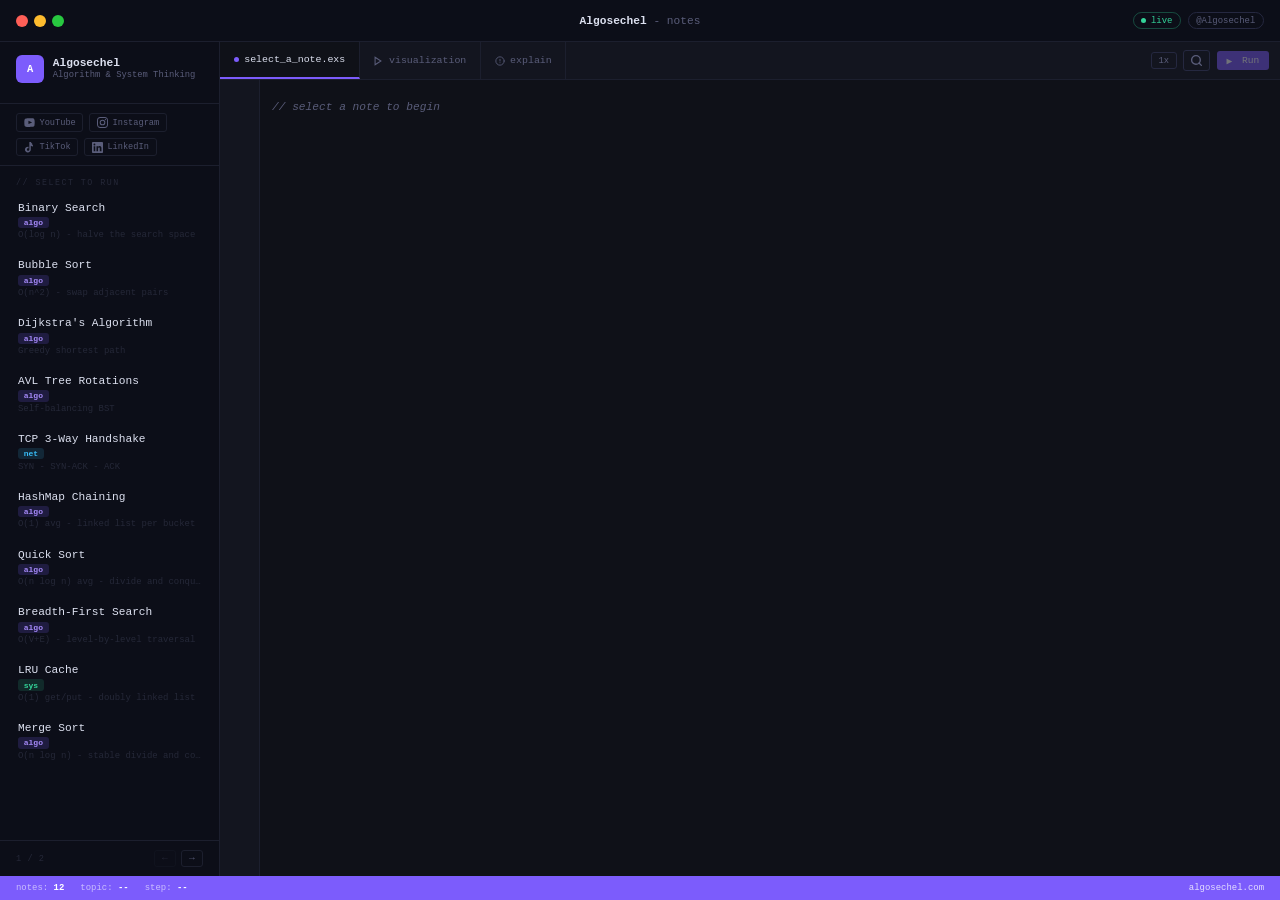
==== commit 4792a573: "Add purple favicon" ====
--- a/index.html
+++ b/index.html
@@ -4,6 +4,7 @@
 <meta charset="UTF-8">
 <meta name="viewport" content="width=device-width,initial-scale=1,maximum-scale=1">
 <title>Algosechel - Algorithm &amp; System Thinking</title>
+<link rel="icon" href="favicon.svg" type="image/svg+xml">
 <style>
 :root{
   --bg:#090b10;--sb:#0c0e18;--panel:#0f1118;--surface:#13151f;
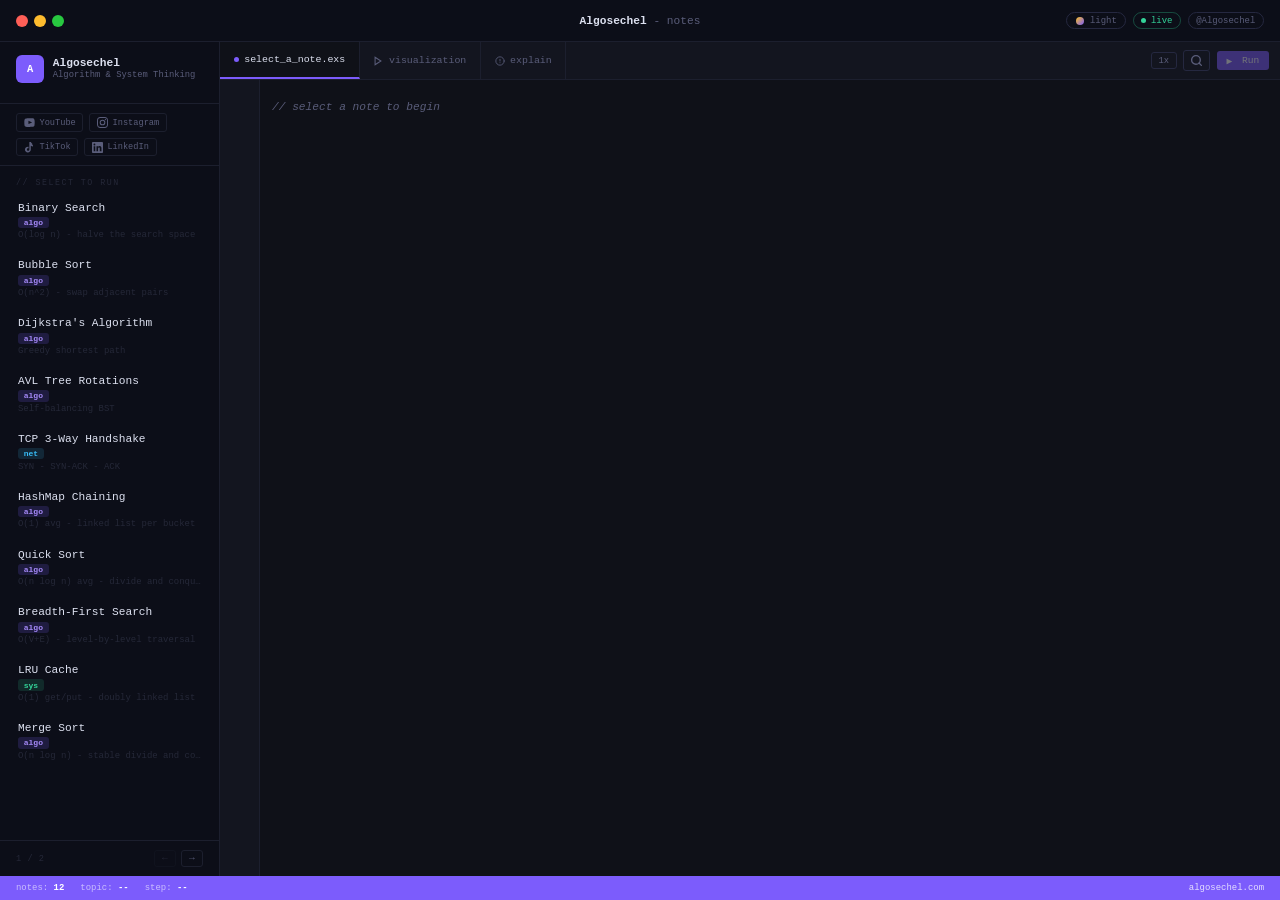
==== commit 48cff33d: "Refactor app assets and add light theme toggle" ====
--- a/index.html
+++ b/index.html
@@ -5,199 +5,21 @@
 <meta name="viewport" content="width=device-width,initial-scale=1,maximum-scale=1">
 <title>Algosechel - Algorithm &amp; System Thinking</title>
 <link rel="icon" href="favicon.svg" type="image/svg+xml">
-<style>
-:root{
-  --bg:#090b10;--sb:#0c0e18;--panel:#0f1118;--surface:#13151f;
-  --b1:#1c1f2e;--b2:#252840;
-  --ac:#7c5cfc;--ac2:#a78bfa;--acg:rgba(124,92,252,.12);
-  --gr:#34d399;--am:#fbbf24;--ro:#fb7185;--sk:#38bdf8;
-  --tx:#dde1f0;--mu:#5a5d7a;--di:#252838;
-}
-*{margin:0;padding:0;box-sizing:border-box;-webkit-tap-highlight-color:transparent}
-html,body{height:100%;overflow:hidden;font-family:"Courier New",monospace;background:var(--bg);color:var(--tx)}
-
-.tb{height:42px;background:var(--sb);border-bottom:1px solid var(--b1);display:flex;align-items:center;padding:0 1rem;gap:.5rem;flex-shrink:0;position:relative;z-index:10}
-.wbtns{display:flex;gap:6px}
-.wb{width:12px;height:12px;border-radius:50%}
-.wb.r{background:#ff5f57}.wb.y{background:#febc2e}.wb.g{background:#28c840}
-.tb-mid{position:absolute;left:50%;transform:translateX(-50%);font-size:.7rem;color:var(--mu);white-space:nowrap;pointer-events:none}
-.tb-mid b{color:var(--tx)}
-.tb-right{margin-left:auto;display:flex;gap:.4rem;align-items:center}
-.pill{font-size:.56rem;padding:.14rem .48rem;border:1px solid var(--b2);color:var(--mu);border-radius:20px}
-.pill.live{color:var(--gr);border-color:rgba(52,211,153,.3);display:flex;align-items:center;gap:.3rem}
-.ld{width:5px;height:5px;border-radius:50%;background:var(--gr);animation:lp 2s infinite}
-@keyframes lp{0%,100%{opacity:1}50%{opacity:.25}}
-.menu-btn{display:none;background:none;border:none;color:var(--mu);cursor:pointer;padding:3px}
-
-.app{display:flex;flex:1;overflow:hidden;position:relative}
-.ov{display:none;position:absolute;inset:0;background:rgba(0,0,0,.55);z-index:49}
-.ov.on{display:block}
-
-.sidebar{width:220px;flex-shrink:0;background:var(--sb);border-right:1px solid var(--b1);display:flex;flex-direction:column;overflow:hidden;z-index:50;transition:transform .22s ease}
-.sb-top{padding:.8rem 1rem .65rem;border-bottom:1px solid var(--b1);flex-shrink:0}
-.sb-prof{display:flex;align-items:center;gap:.55rem;margin-bottom:.6rem}
-.sb-av{width:28px;height:28px;border-radius:6px;background:var(--ac);display:flex;align-items:center;justify-content:center;font-size:.65rem;font-weight:700;color:#fff;flex-shrink:0}
-.sb-name{font-size:.7rem;font-weight:700}
-.sb-sub{font-size:.55rem;color:var(--mu);margin-top:1px}
-.sb-socials{display:flex;gap:.35rem;flex-wrap:wrap;padding:.6rem 1rem .55rem;border-bottom:1px solid var(--b1)}
-.sb-social{display:flex;align-items:center;gap:.3rem;font-size:.54rem;color:var(--mu);text-decoration:none;padding:.18rem .42rem;border:1px solid var(--b1);border-radius:3px;transition:all .15s;white-space:nowrap}
-.sb-social:hover{color:var(--tx);border-color:var(--b2);background:rgba(255,255,255,.04)}
-.sb-social.yt:hover{color:#ff4444;border-color:rgba(255,68,68,.35)}
-.sb-social.ig:hover{color:#c471ed;border-color:rgba(196,113,237,.35)}
-.sb-social.tt:hover{color:#69c9d0;border-color:rgba(105,201,208,.35)}
-.sb-social.li:hover{color:#0a66c2;border-color:rgba(10,102,194,.35)}
-.sb-social svg{width:11px;height:11px;fill:currentColor;flex-shrink:0}
-.sb-lbl{padding:.75rem 1rem .3rem;font-size:.52rem;letter-spacing:.18em;text-transform:uppercase;color:var(--di)}
-.nl{flex:1;overflow-y:auto;padding-bottom:1rem}
-.nl::-webkit-scrollbar{width:2px}
-.nl::-webkit-scrollbar-thumb{background:var(--b2)}
-.ni{padding:.6rem 1rem;cursor:pointer;border-left:2px solid transparent;transition:all .15s}
-.ni:hover{background:var(--acg);border-left-color:rgba(124,92,252,.4)}
-.ni.on{background:var(--acg);border-left-color:var(--ac)}
-.ni-t{font-size:.7rem;font-weight:500;margin-bottom:.2rem;white-space:nowrap;overflow:hidden;text-overflow:ellipsis}
-.ni.on .ni-t{color:var(--ac2)}
-.ni-r{display:flex;align-items:center;gap:.35rem}
-.tg{font-size:.5rem;padding:.07rem .36rem;border-radius:3px;font-weight:700}
-.tg-algo{background:rgba(124,92,252,.18);color:var(--ac2)}
-.tg-net{background:rgba(56,189,248,.14);color:var(--sk)}
-.tg-sys{background:rgba(52,211,153,.14);color:var(--gr)}
-.ni-p{font-size:.56rem;color:var(--di);margin-top:.14rem;white-space:nowrap;overflow:hidden;text-overflow:ellipsis}
-
-.main{flex:1;display:flex;flex-direction:column;overflow:hidden;min-width:0;position:relative}
-
-.tabbar{height:38px;background:var(--surface);border-bottom:1px solid var(--b1);display:flex;align-items:stretch;flex-shrink:0;overflow:hidden;z-index:5}
-.tab{display:flex;align-items:center;gap:.35rem;padding:0 .85rem;font-size:.62rem;color:var(--mu);border-right:1px solid var(--b1);white-space:nowrap;cursor:pointer;transition:all .15s;user-select:none}
-.tab:hover{color:var(--tx);background:rgba(255,255,255,.03)}
-.tab.on{color:var(--tx);background:var(--panel);border-bottom:2px solid var(--ac)}
-.tdot{width:5px;height:5px;border-radius:50%;background:var(--ac);flex-shrink:0}
-.tab-id{overflow:hidden;text-overflow:ellipsis;max-width:130px}
-.tr{margin-left:auto;padding:0 .7rem;display:flex;align-items:center;gap:.4rem;flex-shrink:0}
-.run-btn{font-size:.6rem;padding:.2rem .6rem;background:var(--ac);color:#fff;border:none;cursor:pointer;border-radius:3px;font-family:inherit;display:flex;align-items:center;gap:.25rem;transition:background .15s}
-.run-btn:hover{background:#6d4ce8}
-.run-btn:disabled{opacity:.4;cursor:not-allowed}
-.spd-btn{font-size:.55rem;padding:.17rem .42rem;background:none;color:var(--mu);border:1px solid var(--b2);cursor:pointer;border-radius:3px;font-family:inherit;transition:all .15s}
-.spd-btn:hover,.spd-btn.on{border-color:var(--ac);color:var(--ac2);background:var(--acg)}
-.srch-btn{background:none;border:1px solid var(--b2);color:var(--mu);cursor:pointer;border-radius:3px;padding:.18rem .38rem;display:flex;align-items:center;transition:all .15s}
-.srch-btn:hover{border-color:var(--ac);color:var(--ac2)}
-
-.srch-ov{display:none;position:absolute;inset:0;z-index:80;background:rgba(9,11,16,.97);flex-direction:column}
-.srch-ov.on{display:flex}
-.srch-bar{display:flex;align-items:center;gap:.7rem;padding:.85rem 1.1rem;border-bottom:1px solid var(--b1);flex-shrink:0}
-.srch-bar input{flex:1;background:none;border:none;outline:none;color:var(--tx);font-family:inherit;font-size:.82rem;caret-color:var(--ac2)}
-.srch-bar input::placeholder{color:var(--di)}
-.srch-x{background:none;border:1px solid var(--b2);color:var(--mu);cursor:pointer;border-radius:3px;font-size:.6rem;padding:.17rem .4rem;font-family:inherit;transition:all .15s}
-.srch-x:hover{border-color:var(--ro);color:var(--ro)}
-.srch-res{flex:1;overflow-y:auto;padding:.6rem .85rem;display:flex;flex-direction:column;gap:.28rem}
-.srch-lbl{padding:.45rem .2rem .2rem;font-size:.52rem;letter-spacing:.18em;text-transform:uppercase;color:var(--di)}
-.sri{display:flex;align-items:flex-start;gap:.75rem;padding:.62rem .75rem;background:var(--surface);border:1px solid var(--b1);cursor:pointer;border-radius:3px;transition:border-color .15s}
-.sri:hover,.sri.on{border-color:var(--ac);background:var(--acg)}
-.sri-ic{width:26px;height:26px;border-radius:5px;background:var(--acg);border:1px solid rgba(124,92,252,.25);display:flex;align-items:center;justify-content:center;font-size:.6rem;color:var(--ac2);font-weight:700;flex-shrink:0;margin-top:1px}
-.sri-body{flex:1;min-width:0}
-.sri-t{font-size:.7rem;font-weight:500;margin-bottom:.16rem}
-.sri-t mark,.sri-s mark{background:rgba(124,92,252,.22);color:var(--ac2);border-radius:2px;padding:0 2px}
-.sri-m{display:flex;align-items:center;gap:.38rem;margin-bottom:.16rem}
-.sri-cx{font-size:.56rem;color:var(--mu);margin-left:auto}
-.sri-s{font-size:.6rem;color:var(--mu);white-space:nowrap;overflow:hidden;text-overflow:ellipsis}
-.srch-empty{padding:2rem;text-align:center;font-size:.68rem;color:var(--mu)}
-
-.panels{flex:1;display:flex;overflow:hidden;position:relative}
-.panel{flex:1;display:flex;flex-direction:column;overflow:hidden}
-.panel.off{display:none}
-
-.panel-code{background:var(--panel)}
-.cb{display:flex;flex:1;overflow:hidden}
-.lc{width:40px;background:var(--surface);border-right:1px solid var(--b1);padding:.8rem 0;display:flex;flex-direction:column;align-items:flex-end;padding-right:.6rem;overflow:hidden;flex-shrink:0;user-select:none}
-.ln{font-size:.57rem;line-height:1.78rem;color:var(--di);min-height:1.78rem;font-variant-numeric:tabular-nums}
-.ln.hl{color:var(--ac2)}
-.ca{flex:1;overflow:auto;padding:.8rem .9rem .8rem .75rem}
-.ca::-webkit-scrollbar{width:3px}
-.ca::-webkit-scrollbar-thumb{background:var(--b2)}
-pre{font-size:.7rem;line-height:1.78rem;white-space:pre;font-family:inherit}
-.kw{color:var(--ac2)}.fn{color:var(--gr)}.op{color:var(--sk)}.cm{color:var(--mu);font-style:italic}
-.hl-line{background:rgba(124,92,252,.14);display:block;margin:0 -.75rem;padding:0 .75rem;border-left:2px solid var(--ac)}
-
-.panel-viz{background:var(--bg)}
-.vb{flex:1;position:relative;min-height:0}
-#canvas{position:absolute;top:0;left:0;width:100%;height:100%;display:block}
-
-.panel-explain{background:var(--panel)}
-.ep-scroll{flex:1;overflow-y:auto;padding:1.5rem 1.8rem 2.5rem}
-.ep-scroll::-webkit-scrollbar{width:3px}
-.ep-scroll::-webkit-scrollbar-thumb{background:var(--b2)}
-.ep-h1{font-size:1.45rem;font-weight:700;color:var(--tx);letter-spacing:-.02em;margin-bottom:.3rem;line-height:1.2}
-.ep-meta{display:flex;align-items:center;gap:.6rem;margin-bottom:1.4rem;padding-bottom:1rem;border-bottom:1px solid var(--b1)}
-.ep-badges{display:flex;flex-wrap:wrap;gap:.32rem;margin-left:auto}
-.ep-badge{font-size:.58rem;padding:.15rem .5rem;border-radius:3px;font-weight:500;background:var(--acg);border:1px solid rgba(124,92,252,.3);color:var(--ac2)}
-.ep-badge.g{background:rgba(52,211,153,.1);border-color:rgba(52,211,153,.28);color:var(--gr)}
-.ep-badge.a{background:rgba(251,191,36,.1);border-color:rgba(251,191,36,.28);color:var(--am)}
-.ep-badge.r{background:rgba(251,113,133,.1);border-color:rgba(251,113,133,.28);color:var(--ro)}
-.ep-sec{font-size:.5rem;letter-spacing:.2em;text-transform:uppercase;color:var(--di);margin-bottom:.6rem;margin-top:1.5rem}
-.ep-sec:first-of-type{margin-top:0}
-.ep-desc{font-size:.74rem;color:var(--mu);line-height:1.88;margin-bottom:.5rem}
-.ep-desc b{color:var(--tx);font-weight:500}
-.ep-hr{height:1px;background:var(--b1);margin:1.2rem 0}
-.ep-ucs{display:flex;flex-direction:column;gap:.5rem}
-.ep-uc{display:grid;grid-template-columns:14px 1fr;gap:.5rem .7rem;padding:.7rem .85rem;background:var(--surface);border:1px solid var(--b1);border-radius:3px;transition:border-color .15s}
-.ep-uc:hover{border-color:var(--b2)}
-.ep-uc-arr{color:var(--ac);font-size:.68rem;padding-top:.14rem}
-.ep-uc-t{font-size:.68rem;font-weight:500;color:var(--tx);margin-bottom:.16rem}
-.ep-uc-b{font-size:.63rem;color:var(--mu);line-height:1.6}
-
-.pg{display:flex;align-items:center;justify-content:space-between;padding:.55rem 1rem;border-top:1px solid var(--b1);flex-shrink:0;background:var(--sb)}
-.pg-info{font-size:.54rem;color:var(--di);letter-spacing:.06em}
-.pg-btns{display:flex;gap:.3rem}
-.pg-btn{background:none;border:1px solid var(--b1);color:var(--mu);cursor:pointer;border-radius:3px;font-size:.6rem;padding:.18rem .45rem;font-family:inherit;transition:all .15s;line-height:1}
-.pg-btn:hover:not(:disabled){border-color:var(--ac);color:var(--ac2)}
-.pg-btn:disabled{opacity:.3;cursor:not-allowed}
-.pg-btn.on{border-color:var(--ac);color:var(--ac2);background:var(--acg)}
-
-.status{height:24px;background:var(--ac);display:flex;align-items:center;padding:0 1rem;gap:1rem;flex-shrink:0;z-index:10}
-.st{font-size:.56rem;color:rgba(255,255,255,.6);white-space:nowrap}
-.st b{color:#fff}
-#stMsg{margin-left:auto;font-size:.56rem;color:rgba(255,255,255,.8);white-space:nowrap;overflow:hidden;text-overflow:ellipsis;min-width:0}
-
-.mnav{display:none;height:54px;background:var(--sb);border-top:1px solid var(--b1);flex-shrink:0;z-index:10}
-.mb{flex:1;display:flex;flex-direction:column;align-items:center;justify-content:center;gap:3px;cursor:pointer;font-size:.5rem;color:var(--mu);letter-spacing:.06em;text-transform:uppercase;border:none;background:none;font-family:inherit;transition:color .15s;padding:0}
-.mb.on{color:var(--ac2)}
-.mb svg{width:16px;height:16px;stroke:currentColor;fill:none;stroke-width:1.5;stroke-linecap:round;stroke-linejoin:round}
-
-.cblink{display:inline-block;width:1.5px;height:.85em;background:var(--ac2);animation:bl 1s step-end infinite;vertical-align:text-bottom}
-@keyframes bl{0%,100%{opacity:1}50%{opacity:0}}
-
-@media(max-width:580px){
-  .wbtns{display:none}
-  .tb-mid{font-size:.6rem}
-  .menu-btn{display:flex;align-items:center;justify-content:center}
-  .sidebar{position:absolute;top:0;left:0;bottom:0;width:80vw;max-width:280px;transform:translateX(-100%);box-shadow:6px 0 28px rgba(0,0,0,.6)}
-  .sidebar.open{transform:translateX(0)}
-  .status{display:none}
-  .mnav{display:flex}
-  pre{font-size:.64rem}
-  .tab-id{max-width:60px}
-  .tab{padding:0 .5rem;font-size:.58rem}
-  .tr{padding:0 .4rem;gap:.3rem}
-  .run-btn{padding:.18rem .42rem;font-size:.56rem}
-  .rl{display:none}
-  .spd-btn{padding:.15rem .36rem}
-  .pill:not(.live){display:none}
-  .ep-scroll{padding:1rem 1.1rem 2rem}
-  .ep-h1{font-size:1.1rem}
-}
-@media(max-width:360px){
-  .sidebar{width:90vw}
-  .tb-mid{display:none}
-}
-</style>
+<link rel="stylesheet" href="css/app.css">
 </head>
-<body style="display:flex;flex-direction:column;height:100%">
+<body>
 
 <div class="tb">
-  <button class="menu-btn" onclick="toggleSB()" style="width:28px;height:28px" aria-label="Toggle notes sidebar">
+  <button class="menu-btn" onclick="toggleSB()" aria-label="Toggle notes sidebar">
     <svg width="16" height="16" viewBox="0 0 24 24" fill="none" stroke="currentColor" stroke-width="2" stroke-linecap="round"><line x1="3" y1="6" x2="21" y2="6"/><line x1="3" y1="12" x2="21" y2="12"/><line x1="3" y1="18" x2="21" y2="18"/></svg>
   </button>
   <div class="wbtns"><div class="wb r"></div><div class="wb y"></div><div class="wb g"></div></div>
   <div class="tb-mid"><b>Algosechel</b> - notes</div>
   <div class="tb-right">
+    <button class="theme-btn" id="themeBtn" onclick="toggleTheme()" type="button" aria-label="Switch theme" title="Switch theme">
+      <span class="theme-dot" aria-hidden="true"></span>
+      <span id="themeBtnLabel">light</span>
+    </button>
     <div class="pill live"><div class="ld"></div>live</div>
     <div class="pill">@Algosechel</div>
   </div>
@@ -268,7 +90,7 @@
 
     <div class="srch-ov" id="srchOv">
       <div class="srch-bar">
-        <svg width="15" height="15" viewBox="0 0 24 24" fill="none" stroke="currentColor" stroke-width="2" stroke-linecap="round" style="color:var(--mu);flex-shrink:0"><circle cx="11" cy="11" r="8"/><line x1="21" y1="21" x2="16.65" y2="16.65"/></svg>
+        <svg width="15" height="15" viewBox="0 0 24 24" fill="none" stroke="currentColor" stroke-width="2" stroke-linecap="round"><circle cx="11" cy="11" r="8"/><line x1="21" y1="21" x2="16.65" y2="16.65"/></svg>
         <input id="srchIn" placeholder="search notes, algorithms, use cases...">
         <button class="srch-x" onclick="closeSearch()">&#10005;</button>
       </div>
@@ -316,1264 +138,6 @@
   </button>
 </div>
 
-<script>
-var canvas = document.getElementById("canvas");
-var ctx = canvas.getContext("2d");
-var vb = document.getElementById("vb");
-
-function syncCanvas() {
-  var w = vb.offsetWidth, h = vb.offsetHeight;
-  if (w > 0 && h > 0) { canvas.width = w; canvas.height = h; }
-}
-var ro = new ResizeObserver(syncCanvas);
-ro.observe(vb);
-
-function W() { return canvas.width || vb.offsetWidth || 400; }
-function H() { return canvas.height || vb.offsetHeight || 300; }
-
-var activeId = null;
-var activeTab = "code";
-var typing = false;
-var typeTimer = null;
-var animFrame = null;
-var speed = 1;
-var isMobile = false;
-var srchOpen = false;
-var srchIdx = 0;
-
-function goTab(tab) {
-  activeTab = tab;
-  ["code","viz","explain"].forEach(function(t) {
-    document.getElementById("t-"+t).classList.toggle("on", t === tab);
-    document.getElementById("p-"+t).classList.toggle("off", t !== tab);
-  });
-  ["mb-code","mb-viz","mb-explain"].forEach(function(id) {
-    var t = id.replace("mb-","");
-    document.getElementById(id).classList.toggle("on", t === tab);
-  });
-  if (tab === "viz") { requestAnimationFrame(syncCanvas); }
-}
-
-function checkMobile() {
-  isMobile = window.innerWidth <= 580;
-  if (!isMobile) {
-    document.getElementById("sb").classList.remove("open");
-    document.getElementById("ov").classList.remove("on");
-  }
-}
-function toggleSB() {
-  document.getElementById("sb").classList.toggle("open");
-  document.getElementById("ov").classList.toggle(
-    "on",
-    document.getElementById("sb").classList.contains("open")
-  );
-}
-function mNav(v) {
-  if (v === "notes") { toggleSB(); return; }
-  goTab(v);
-}
-window.addEventListener("resize", checkMobile);
-
-function toggleSpd() {
-  speed = speed === 1 ? 3 : 1;
-  document.getElementById("spdBtn").textContent = speed + "x";
-  document.getElementById("spdBtn").classList.toggle("on", speed > 1);
-}
-
-function setStat(msg, step) {
-  document.getElementById("stMsg").textContent = msg || "";
-  if (step !== undefined) document.getElementById("stStep").textContent = step;
-}
-function hlLine(idx) {
-  var spans = document.querySelectorAll("#codeEl span");
-  var lns = document.querySelectorAll("#lc .ln");
-  spans.forEach(function(s, i) { s.classList.toggle("hl-line", i === idx); });
-  lns.forEach(function(l, i) { l.classList.toggle("hl", i === idx); });
-}
-
-var INFO = {
-  bsearch: {
-    cx: [{l:"Best",v:"O(1)",c:"g"},{l:"Average",v:"O(log n)",c:""},{l:"Worst",v:"O(log n)",c:""},{l:"Space",v:"O(1)",c:"g"}],
-    desc: "Binary Search works by <b>halving the search space</b> on every step. Compare the target against the <b>middle element</b> of the current range. If it matches, done. If the target is smaller, discard the right half. If larger, discard the left half. Each iteration eliminates 50% of remaining candidates. <b>Only works on sorted arrays.</b>",
-    uc: [
-      ["Dictionary lookups", "Finding a word in a sorted word list or autocomplete index."],
-      ["Database indexes", "B-tree range queries use binary search internally."],
-      ["Git bisect", "Finds which commit introduced a bug by binary searching history."],
-      ["Standard libraries", "Python bisect, Java Arrays.binarySearch, and Elixir Enum all use this."],
-      ["Numeric approximation", "Finding square roots or solving equations by bisection."]
-    ]
-  },
-  bubble: {
-    cx: [{l:"Best",v:"O(n)",c:"g"},{l:"Average",v:"O(n^2)",c:"r"},{l:"Worst",v:"O(n^2)",c:"r"},{l:"Space",v:"O(1)",c:"g"}],
-    desc: "Bubble Sort makes repeated passes through the array, <b>comparing adjacent pairs</b> and swapping them if they are out of order. After each pass the largest unsorted element rises to its final position. The algorithm is <b>stable</b> (equal elements keep their order) and in-place, but O(n^2) average time makes it unsuitable for large datasets.",
-    uc: [
-      ["Teaching", "The clearest illustration of a comparison sort - ideal for learning."],
-      ["Nearly sorted data", "With early-exit, performs O(n) on almost-sorted input."],
-      ["Tiny datasets", "Acceptable for fewer than 20 elements where simplicity wins."],
-      ["Embedded systems", "When code size must be minimal and memory is very tight."]
-    ]
-  },
-  dijkstra: {
-    cx: [{l:"Time",v:"O((V+E) log V)",c:"a"},{l:"Space",v:"O(V)",c:""},{l:"Fib Heap",v:"O(E + V log V)",c:"g"}],
-    desc: "Dijkstra finds the <b>shortest path from a source node to all others</b> in a weighted graph. It works greedily - always expanding the <b>nearest unvisited node</b> via a min-heap. Stale entries in the priority queue are skipped when popped. <b>Does not work with negative edge weights</b> - use Bellman-Ford for those.",
-    uc: [
-      ["GPS navigation", "Google Maps and Waze use Dijkstra variants for route planning."],
-      ["Network routing", "OSPF protocol uses Dijkstra to build router forwarding tables."],
-      ["Game pathfinding", "NPC movement in games uses Dijkstra or its heuristic variant A*."],
-      ["Social networks", "Finding shortest connection between people (degrees of separation)."]
-    ]
-  },
-  avl: {
-    cx: [{l:"Search",v:"O(log n)",c:"g"},{l:"Insert",v:"O(log n)",c:"g"},{l:"Delete",v:"O(log n)",c:"g"},{l:"Space",v:"O(n)",c:""}],
-    desc: "An AVL tree is a <b>self-balancing Binary Search Tree</b>. After every insert or delete it checks the <b>balance factor</b> (height difference between left and right subtrees) at each node. If any node has a balance factor outside {-1, 0, 1}, one of four rotations restores balance. This guarantees O(log n) operations at all times - unlike a plain BST which degrades to O(n) with sorted input.",
-    uc: [
-      ["Database engines", "Index structures need fast reads and writes - AVL guarantees both."],
-      ["File systems", "Directory trees and inode indexes use balanced BST variants."],
-      ["Memory allocators", "Tracking free memory blocks in size-ordered balanced trees."],
-      ["Computational geometry", "Range and interval trees are built on AVL-like structures."]
-    ]
-  },
-  tcp: {
-    cx: [{l:"Round trips",v:"1.5 RTT",c:"a"},{l:"Packets",v:"3",c:""},{l:"TLS 1.3",v:"0-RTT resume",c:"g"}],
-    desc: "TCP handshake establishes a <b>reliable, ordered, full-duplex connection</b>. Both parties must agree on <b>Initial Sequence Numbers (ISN)</b> - random values that prevent stale packets from a previous connection causing confusion. SYN sends the client ISN. SYN-ACK acknowledges it and sends the server ISN. ACK finalises. The 1.5-RTT cost is why <b>connection reuse (Keep-Alive, HTTP/2, QUIC)</b> matters at scale.",
-    uc: [
-      ["HTTP/HTTPS", "Every browser tab request starts with this handshake unless reusing a connection."],
-      ["SSH sessions", "Secure shell establishes TCP before the SSH layer negotiates."],
-      ["Database connections", "PostgreSQL, MySQL, and Redis clients all connect over TCP."],
-      ["Microservices", "REST and gRPC calls between services use TCP - connection pools amortise the cost."]
-    ]
-  },
-  hashmap: {
-    cx: [{l:"Get/Put avg",v:"O(1)",c:"g"},{l:"Get/Put worst",v:"O(n)",c:"r"},{l:"Space",v:"O(n)",c:""}],
-    desc: "A HashMap stores key-value pairs using a <b>hash function</b> to map keys to bucket indexes. Chaining resolves collisions by keeping a <b>linked list at each bucket</b>. Average O(1) lookup because the hash function distributes keys evenly. Worst case O(n) when all keys collide into one bucket. <b>Load factor</b> determines when to resize.",
-    uc: [["Caches","Fast key-based lookup in caches and session stores."],["Database indexes","Hash indexes for exact-match queries in Postgres and MySQL."],["Compilers","Symbol tables mapping variable names to memory addresses."],["Routing tables","Web framework routers map URL patterns to handler functions."]]
-  },
-  quicksort: {
-    cx: [{l:"Best/Avg",v:"O(n log n)",c:"g"},{l:"Worst",v:"O(n^2)",c:"r"},{l:"Space",v:"O(log n)",c:""}],
-    desc: "Quick Sort picks a <b>pivot element</b> and partitions the array into elements smaller than and larger than the pivot. It then recursively sorts each partition. Average O(n log n) with excellent cache performance. Worst case O(n^2) on already-sorted input with a bad pivot - fixed by <b>randomised pivot selection</b>.",
-    uc: [["Standard libraries","Most language runtimes use introsort (quicksort + heapsort hybrid)."],["In-place sorting","When memory is tight - quicksort needs only O(log n) stack space."],["Partial sorts","Finding the k-th smallest element via quickselect."],["Database engines","Used in external sort operations for large result sets."]]
-  },
-  bfs: {
-    cx: [{l:"Time",v:"O(V + E)",c:"g"},{l:"Space",v:"O(V)",c:""},{l:"Shortest path",v:"unweighted",c:"g"}],
-    desc: "BFS explores a graph <b>level by level</b>, visiting all neighbours of the current node before moving deeper. It uses a <b>queue (FIFO)</b> to track nodes to visit. BFS guarantees the <b>shortest path in unweighted graphs</b>. All nodes at distance k are visited before any node at distance k+1.",
-    uc: [["Shortest path","Finding shortest hops in unweighted graphs - social network distance."],["Web crawlers","Crawling web pages level by level from a seed URL."],["Peer-to-peer networks","Finding nearby nodes in distributed networks like BitTorrent."],["Puzzle solving","Solving shortest-path puzzles like sliding tiles or mazes."]]
-  },
-  lru: {
-    cx: [{l:"Get",v:"O(1)",c:"g"},{l:"Put",v:"O(1)",c:"g"},{l:"Space",v:"O(capacity)",c:""}],
-    desc: "An LRU Cache evicts the <b>Least Recently Used</b> item when full. It combines a <b>HashMap for O(1) lookup</b> with a <b>doubly linked list for O(1) eviction</b>. On every get or put, the accessed node moves to the front. The tail is always the least recently used item and is evicted first.",
-    uc: [["CPU caches","L1/L2/L3 cache replacement policy in processors."],["Browser cache","Recently visited pages stay cached; old ones are evicted."],["Database buffer pool","Postgres and MySQL use LRU variants for page caching."],["CDN edge nodes","Content delivery networks cache hot assets at edge servers."]]
-  },
-  mergesort: {
-    cx: [{l:"All cases",v:"O(n log n)",c:"g"},{l:"Space",v:"O(n)",c:"a"},{l:"Stable",v:"yes",c:"g"}],
-    desc: "Merge Sort <b>divides the array in half</b> recursively until each part has one element, then <b>merges sorted halves</b> back together. Unlike quicksort, it guarantees O(n log n) in all cases. It is <b>stable</b> - equal elements keep their original order. The trade-off is O(n) extra space for the merge step.",
-    uc: [["External sorting","Sorting data too large for memory - merge works on disk chunks."],["Linked lists","Preferred over quicksort for linked lists due to sequential access."],["Counting inversions","Modified merge sort counts how unsorted an array is."],["Parallel sorting","Merge is embarrassingly parallel - ideal for multi-core sorting."]]
-  },
-  dfs: {
-    cx: [{l:"Time",v:"O(V + E)",c:"g"},{l:"Space",v:"O(V)",c:""},{l:"Path finding",v:"yes",c:"g"}],
-    desc: "DFS explores as far as possible along each branch before <b>backtracking</b>. It uses a <b>stack (explicit or call stack)</b> to track the current path. DFS is used for cycle detection, topological sorting, and finding connected components. Unlike BFS it does not guarantee the shortest path.",
-    uc: [["Topological sort","Ordering tasks with dependencies - build systems, Makefiles."],["Cycle detection","Detecting circular dependencies in package managers."],["Maze generation","Random DFS creates mazes with a unique solution path."],["Compiler analysis","Control flow graphs and dominator trees use DFS."]]
-  },
-  stack: {
-    cx: [{l:"Push/Pop",v:"O(1)",c:"g"},{l:"Enqueue/Dequeue",v:"O(1)",c:"g"},{l:"Space",v:"O(n)",c:""}],
-    desc: "A <b>Stack (LIFO)</b> adds and removes from the same end. A <b>Queue (FIFO)</b> adds at the back and removes from the front. Both achieve O(1) operations. In Elixir, stacks are plain lists (prepend = push). Queues use two lists - one for input, one for output - rotating when the output is empty.",
-    uc: [["Call stack","Every function call pushes a frame; return pops it."],["Undo/redo","Text editors push actions to a stack to support undo."],["BFS/DFS","BFS uses a queue; DFS uses a stack - the only structural difference."],["Expression parsing","Shunting-yard algorithm uses a stack to parse math expressions."]]
-  }
-};
-
-function renderExplain(id) {
-  var d = INFO[id];
-  var note = NOTES.filter(function(n){ return n.id === id; })[0];
-  var scroll = document.getElementById("epScroll");
-
-  if (!d || !note) {
-    scroll.innerHTML = "";
-    return;
-  }
-
-  var badges = d.cx.map(function(cx) {
-    return '<span class="ep-badge ' + cx.c + '">' + cx.l + ": " + cx.v + "</span>";
-  }).join("");
-
-  var ucs = d.uc.map(function(u) {
-    return '<div class="ep-uc"><div class="ep-uc-arr">&rarr;</div><div><div class="ep-uc-t">' + u[0] + '</div><div class="ep-uc-b">' + u[1] + "</div></div></div>";
-  }).join("");
-
-  scroll.innerHTML =
-    '<div class="ep-h1">' + note.title + "</div>" +
-    '<div class="ep-meta"><span class="tg tg-' + note.tag + '">' + note.tag + '</span><div class="ep-badges">' + badges + "</div></div>" +
-    '<div class="ep-sec">// how it works</div>' +
-    '<div class="ep-desc">' + d.desc + "</div>" +
-    '<div class="ep-hr"></div>' +
-    '<div class="ep-sec">// use cases</div>' +
-    '<div class="ep-ucs">' + ucs + "</div>";
-}
-
-var NOTES = [
-  {id:"bsearch",title:"Binary Search",tag:"algo",file:"binary_search.exs",views:446,prev:"O(log n) - halve the search space",
-   code:[
-    {t:"cm",s:"# Binary Search - O(log n)"},
-    {t:"cm",s:"# Requires a sorted array"},
-    {t:"",s:""},
-    {t:"kw",s:"defmodule ",f:"BinarySearch do"},
-    {t:"kw",s:"  def ",f:"search",r:"(arr, target)"},
-    {t:"",s:"    lo = 0"},
-    {t:"",s:"    hi = length(arr) - 1"},
-    {t:"kw",s:"    do_search",r:"(arr, target, lo, hi)"},
-    {t:"kw",s:"  end"},
-    {t:"",s:""},
-    {t:"kw",s:"  defp ",f:"do_search",r:"(_, _, lo, hi) when lo > hi"},
-    {t:"op",s:"    :not_found"},
-    {t:"",s:""},
-    {t:"kw",s:"  defp ",f:"do_search",r:"(arr, t, lo, hi) do"},
-    {t:"",s:"    mid = div(lo + hi, 2)"},
-    {t:"",s:"    val = Enum.at(arr, mid)"},
-    {t:"kw",s:"    cond do"},
-    {t:"op",s:"      val == t",r:" -> mid"},
-    {t:"op",s:"      val <  t",r:" -> do_search(arr, t, mid+1, hi)"},
-    {t:"kw",s:"      true    ",r:" -> do_search(arr, t, lo, mid-1)"},
-    {t:"kw",s:"    end"},
-    {t:"kw",s:"  end"},
-    {t:"kw",s:"end"}
-   ],run:vizBsearch},
-  {id:"bubble",title:"Bubble Sort",tag:"algo",file:"bubble_sort.exs",views:120,prev:"O(n^2) - swap adjacent pairs",
-   code:[
-    {t:"cm",s:"# Bubble Sort - O(n^2) time, O(1) space"},
-    {t:"cm",s:"# Swap adjacent out-of-order pairs"},
-    {t:"",s:""},
-    {t:"kw",s:"defmodule ",f:"BubbleSort do"},
-    {t:"kw",s:"  def ",f:"sort",r:"(list) do"},
-    {t:"",s:"    n = length(list)"},
-    {t:"",s:"    arr = List.to_tuple(list)"},
-    {t:"kw",s:"    pass",r:"(arr, n, n)"},
-    {t:"kw",s:"  end"},
-    {t:"",s:""},
-    {t:"kw",s:"  defp ",f:"pass",r:"(arr, _, 0), do: arr"},
-    {t:"kw",s:"  defp ",f:"pass",r:"(arr, n, rem) do"},
-    {t:"",s:"    arr = sweep(arr, 0, n - 1)"},
-    {t:"kw",s:"    pass",r:"(arr, n, rem - 1)"},
-    {t:"kw",s:"  end"},
-    {t:"",s:""},
-    {t:"kw",s:"  defp ",f:"sweep",r:"(arr, i, m) when i >= m, do: arr"},
-    {t:"kw",s:"  defp ",f:"sweep",r:"(arr, i, m) do"},
-    {t:"",s:"    a = elem(arr, i); b = elem(arr, i+1)"},
-    {t:"kw",s:"    arr = if a > b, do: swap(arr,i,i+1), else: arr"},
-    {t:"kw",s:"    sweep",r:"(arr, i+1, m)"},
-    {t:"kw",s:"  end"},
-    {t:"kw",s:"end"}
-   ],run:vizBubble},
-  {id:"dijkstra",title:"Dijkstra's Algorithm",tag:"algo",file:"dijkstra.exs",views:716,prev:"Greedy shortest path",
-   code:[
-    {t:"cm",s:"# Dijkstra - O((V+E) log V)"},
-    {t:"cm",s:"# Always expand nearest unvisited node"},
-    {t:"",s:""},
-    {t:"kw",s:"defmodule ",f:"Dijkstra do"},
-    {t:"kw",s:"  def ",f:"run",r:"(graph, src) do"},
-    {t:"",s:"    dist = Map.new(nodes(graph), &{&1, :inf})"},
-    {t:"",s:"    dist = Map.put(dist, src, 0)"},
-    {t:"",s:"    pq   = [{0, src}]"},
-    {t:"kw",s:"    loop",r:"(graph, dist, pq)"},
-    {t:"kw",s:"  end"},
-    {t:"",s:""},
-    {t:"kw",s:"  defp ",f:"loop",r:"(_, dist, []), do: dist"},
-    {t:"kw",s:"  defp ",f:"loop",r:"(g, dist, [{cost,node}|rest]) do"},
-    {t:"kw",s:"    if ",r:"cost > dist[node] do"},
-    {t:"kw",s:"      loop",r:"(g, dist, rest)"},
-    {t:"kw",s:"    else"},
-    {t:"",s:"      {dist,pq} = relax(g,dist,rest,node,cost)"},
-    {t:"kw",s:"      loop",r:"(g, dist, Enum.sort(pq))"},
-    {t:"kw",s:"    end"},
-    {t:"kw",s:"  end"},
-    {t:"kw",s:"end"}
-   ],run:vizDijkstra},
-  {id:"avl",title:"AVL Tree Rotations",tag:"algo",file:"avl_tree.exs",views:69,prev:"Self-balancing BST",
-   code:[
-    {t:"cm",s:"# AVL Tree - self-balancing BST"},
-    {t:"cm",s:"# bf = height(left) - height(right)"},
-    {t:"",s:""},
-    {t:"kw",s:"defmodule ",f:"AVL do"},
-    {t:"kw",s:"  def ",f:"insert",r:"(nil, v), do: %{v:v, l:nil, r:nil}"},
-    {t:"kw",s:"  def ",f:"insert",r:"(node, v) do"},
-    {t:"kw",s:"    node = if ",r:"v < node.v"},
-    {t:"",s:"      do %{node | l: insert(node.l, v)}"},
-    {t:"",s:"      else %{node | r: insert(node.r, v)} end"},
-    {t:"kw",s:"    balance",r:"(node)"},
-    {t:"kw",s:"  end"},
-    {t:"",s:""},
-    {t:"kw",s:"  defp ",f:"balance",r:"(n) do"},
-    {t:"",s:"    bf = height(n.l) - height(n.r)"},
-    {t:"kw",s:"    cond do"},
-    {t:"",s:"      bf >  1 -> rotate_right(n)"},
-    {t:"",s:"      bf < -1 -> rotate_left(n)"},
-    {t:"kw",s:"      true   -> n"},
-    {t:"kw",s:"    end"},
-    {t:"kw",s:"  end"},
-    {t:"kw",s:"end"}
-   ],run:vizAVL},
-  {id:"tcp",title:"TCP 3-Way Handshake",tag:"net",file:"tcp.exs",views:45,prev:"SYN - SYN-ACK - ACK",
-   code:[
-    {t:"cm",s:"# TCP 3-Way Handshake - RFC 793"},
-    {t:"cm",s:"# Establishes reliable ordered connection"},
-    {t:"",s:""},
-    {t:"kw",s:"defmodule ",f:"TCP do"},
-    {t:"kw",s:"  def ",f:"connect",r:"(client, server) do"},
-    {t:"",s:"    seq_c = random_isn()"},
-    {t:"",s:"    seq_s = random_isn()"},
-    {t:"",s:""},
-    {t:"cm",s:"    # Step 1: SYN"},
-    {t:"",s:"    send(client, server, :SYN, seq_c)"},
-    {t:"",s:""},
-    {t:"cm",s:"    # Step 2: SYN-ACK"},
-    {t:"",s:"    send(server, client, :SYN_ACK, seq_s, seq_c+1)"},
-    {t:"",s:""},
-    {t:"cm",s:"    # Step 3: ACK"},
-    {t:"",s:"    send(client, server, :ACK, seq_s+1)"},
-    {t:"",s:""},
-    {t:"op",s:"    :connection_established"},
-    {t:"kw",s:"  end"},
-    {t:"kw",s:"end"}
-   ],run:vizTCP},
-  {id:"hashmap",title:"HashMap Chaining",tag:"algo",file:"hashmap.exs",views:42,prev:"O(1) avg - linked list per bucket",
-   code:[
-    {t:"cm",s:"# HashMap with Chaining - O(1) avg"},
-    {t:"cm",s:"# Collision resolution via linked lists"},
-    {t:"",s:""},
-    {t:"kw",s:"defmodule ",f:"HashMap do"},
-    {t:"kw",s:"  def ",f:"new",r:"(size), do: %{size: size, buckets: %{}}"},
-    {t:"",s:""},
-    {t:"kw",s:"  def ",f:"put",r:"(map, key, val) do"},
-    {t:"",s:"    idx = hash(key, map.size)"},
-    {t:"",s:"    bucket = Map.get(map.buckets, idx, [])"},
-    {t:"",s:"    new_bucket = [{key, val} | Enum.reject(bucket, &elem(&1,0)==key)]"},
-    {t:"kw",s:"    %{map | buckets: Map.put(map.buckets, idx, new_bucket)}"},
-    {t:"kw",s:"  end"},
-    {t:"",s:""},
-    {t:"kw",s:"  def ",f:"get",r:"(map, key) do"},
-    {t:"",s:"    idx = hash(key, map.size)"},
-    {t:"",s:"    bucket = Map.get(map.buckets, idx, [])"},
-    {t:"kw",s:"    case Enum.find(bucket, fn {k,_} -> k==key end) do"},
-    {t:"",s:"      {_, v} -> v"},
-    {t:"kw",s:"      nil    -> :not_found"},
-    {t:"kw",s:"    end"},
-    {t:"kw",s:"  end"},
-    {t:"kw",s:"end"}
-   ],run:vizHashmap},
-  {id:"quicksort",title:"Quick Sort",tag:"algo",file:"quick_sort.exs",views:88,prev:"O(n log n) avg - divide and conquer",
-   code:[
-    {t:"cm",s:"# Quick Sort - O(n log n) average"},
-    {t:"cm",s:"# Partition around a pivot element"},
-    {t:"",s:""},
-    {t:"kw",s:"defmodule ",f:"QuickSort do"},
-    {t:"kw",s:"  def ",f:"sort",r:"([]), do: []"},
-    {t:"kw",s:"  def ",f:"sort",r:"([pivot | rest]) do"},
-    {t:"",s:"    left  = Enum.filter(rest, &(&1 <= pivot))"},
-    {t:"",s:"    right = Enum.filter(rest, &(&1 > pivot))"},
-    {t:"kw",s:"    sort",r:"(left) ++ [pivot] ++ sort(right)"},
-    {t:"kw",s:"  end"},
-    {t:"kw",s:"end"}
-   ],run:vizQuicksort},
-  {id:"bfs",title:"Breadth-First Search",tag:"algo",file:"bfs.exs",views:134,prev:"O(V+E) - level-by-level traversal",
-   code:[
-    {t:"cm",s:"# BFS - O(V + E)"},
-    {t:"cm",s:"# Explore all neighbours before going deeper"},
-    {t:"",s:""},
-    {t:"kw",s:"defmodule ",f:"BFS do"},
-    {t:"kw",s:"  def ",f:"run",r:"(graph, start) do"},
-    {t:"",s:"    queue   = :queue.from_list([start])"},
-    {t:"",s:"    visited = MapSet.new([start])"},
-    {t:"kw",s:"    loop",r:"(graph, queue, visited, [start])"},
-    {t:"kw",s:"  end"},
-    {t:"",s:""},
-    {t:"kw",s:"  defp ",f:"loop",r:"(_, q, v, acc) when :queue.is_empty(q), do: Enum.reverse(acc)"},
-    {t:"kw",s:"  defp ",f:"loop",r:"(graph, q, visited, acc) do"},
-    {t:"",s:"    {{:value, node}, q} = :queue.out(q)"},
-    {t:"",s:"    neighbours = Map.get(graph, node, [])"},
-    {t:"",s:"    {q, visited, acc} = Enum.reduce(neighbours, {q, visited, acc},"},
-    {t:"",s:"      fn nb, {q, v, a} ->"},
-    {t:"kw",s:"        if ",r:"MapSet.member?(v, nb) do {q,v,a}"},
-    {t:"kw",s:"        else",r:" {:queue.in(nb,q), MapSet.put(v,nb), [nb|a]} end"},
-    {t:"",s:"      end)"},
-    {t:"kw",s:"    loop",r:"(graph, q, visited, acc)"},
-    {t:"kw",s:"  end"},
-    {t:"kw",s:"end"}
-   ],run:vizBFS},
-  {id:"lru",title:"LRU Cache",tag:"sys",file:"lru_cache.exs",views:205,prev:"O(1) get/put - doubly linked list",
-   code:[
-    {t:"cm",s:"# LRU Cache - O(1) get and put"},
-    {t:"cm",s:"# HashMap + Doubly Linked List"},
-    {t:"",s:""},
-    {t:"kw",s:"defmodule ",f:"LRUCache do"},
-    {t:"kw",s:"  def ",f:"new",r:"(cap), do: %{cap: cap, map: %{}, head: nil, tail: nil}"},
-    {t:"",s:""},
-    {t:"kw",s:"  def ",f:"get",r:"(cache, key) do"},
-    {t:"kw",s:"    case Map.fetch(cache.map, key) do"},
-    {t:"",s:"      {:ok, node} -> {node.val, move_to_front(cache, node)}"},
-    {t:"",s:"      :error      -> {:not_found, cache}"},
-    {t:"kw",s:"    end"},
-    {t:"kw",s:"  end"},
-    {t:"",s:""},
-    {t:"kw",s:"  def ",f:"put",r:"(cache, key, val) do"},
-    {t:"kw",s:"    cache = if ",r:"map_size(cache.map) >= cache.cap"},
-    {t:"",s:"      do evict_lru(cache) else cache end"},
-    {t:"kw",s:"    insert_front",r:"(cache, key, val)"},
-    {t:"kw",s:"  end"},
-    {t:"kw",s:"end"}
-   ],run:vizLRU},
-  {id:"mergesort",title:"Merge Sort",tag:"algo",file:"merge_sort.exs",views:167,prev:"O(n log n) - stable divide and conquer",
-   code:[
-    {t:"cm",s:"# Merge Sort - O(n log n) guaranteed"},
-    {t:"cm",s:"# Stable sort - equal elements keep order"},
-    {t:"",s:""},
-    {t:"kw",s:"defmodule ",f:"MergeSort do"},
-    {t:"kw",s:"  def ",f:"sort",r:"([]),  do: []"},
-    {t:"kw",s:"  def ",f:"sort",r:"([x]), do: [x]"},
-    {t:"kw",s:"  def ",f:"sort",r:"(list) do"},
-    {t:"",s:"    mid   = div(length(list), 2)"},
-    {t:"",s:"    left  = list |> Enum.take(mid) |> sort()"},
-    {t:"",s:"    right = list |> Enum.drop(mid) |> sort()"},
-    {t:"kw",s:"    merge",r:"(left, right)"},
-    {t:"kw",s:"  end"},
-    {t:"",s:""},
-    {t:"kw",s:"  defp ",f:"merge",r:"([], r), do: r"},
-    {t:"kw",s:"  defp ",f:"merge",r:"(l, []), do: l"},
-    {t:"kw",s:"  defp ",f:"merge",r:"([h1|t1], [h2|t2]) do"},
-    {t:"kw",s:"    if ",r:"h1 <= h2"},
-    {t:"",s:"      do [h1 | merge(t1, [h2|t2])]"},
-    {t:"",s:"      else [h2 | merge([h1|t1], t2)] end"},
-    {t:"kw",s:"  end"},
-    {t:"kw",s:"end"}
-   ],run:vizMergesort},
-  {id:"dfs",title:"Depth-First Search",tag:"algo",file:"dfs.exs",views:98,prev:"O(V+E) - explore depth before breadth",
-   code:[
-    {t:"cm",s:"# DFS - O(V + E)"},
-    {t:"cm",s:"# Go as deep as possible before backtracking"},
-    {t:"",s:""},
-    {t:"kw",s:"defmodule ",f:"DFS do"},
-    {t:"kw",s:"  def ",f:"run",r:"(graph, start) do"},
-    {t:"kw",s:"    visit",r:"(graph, start, MapSet.new(), [])"},
-    {t:"kw",s:"  end"},
-    {t:"",s:""},
-    {t:"kw",s:"  defp ",f:"visit",r:"(_, node, visited, acc) when MapSet.member?(visited, node)"},
-    {t:"",s:"    do {visited, acc} end"},
-    {t:"",s:""},
-    {t:"kw",s:"  defp ",f:"visit",r:"(graph, node, visited, acc) do"},
-    {t:"",s:"    visited = MapSet.put(visited, node)"},
-    {t:"",s:"    acc     = [node | acc]"},
-    {t:"",s:"    neighbours = Map.get(graph, node, [])"},
-    {t:"kw",s:"    Enum.reduce(neighbours, {visited, acc}, fn nb, {v, a} ->"},
-    {t:"kw",s:"      visit",r:"(graph, nb, v, a)"},
-    {t:"",s:"    end)"},
-    {t:"kw",s:"  end"},
-    {t:"kw",s:"end"}
-   ],run:vizDFS},
-  {id:"stack",title:"Stack & Queue",tag:"sys",file:"stack_queue.exs",views:76,prev:"LIFO vs FIFO - fundamental data structures",
-   code:[
-    {t:"cm",s:"# Stack (LIFO) and Queue (FIFO)"},
-    {t:"cm",s:"# Foundation of almost every algorithm"},
-    {t:"",s:""},
-    {t:"kw",s:"defmodule ",f:"Stack do"},
-    {t:"kw",s:"  def ",f:"new",r:"(),           do: []"},
-    {t:"kw",s:"  def ",f:"push",r:"(s, val),     do: [val | s]"},
-    {t:"kw",s:"  def ",f:"pop",r:"([h | t]),     do: {h, t}"},
-    {t:"kw",s:"  def ",f:"peek",r:"([h | _]),    do: h"},
-    {t:"kw",s:"  def ",f:"empty?",r:"(s),        do: s == []"},
-    {t:"kw",s:"end"},
-    {t:"",s:""},
-    {t:"kw",s:"defmodule ",f:"Queue do"},
-    {t:"kw",s:"  def ",f:"new",r:"(),            do: {[], []}"},
-    {t:"kw",s:"  def ",f:"enqueue",r:"({i, o}, v), do: {[v|i], o}"},
-    {t:"kw",s:"  def ",f:"dequeue",r:"({i, [h|t]}), do: {h, {i, t}}"},
-    {t:"kw",s:"  def ",f:"dequeue",r:"({i, []}), do: dequeue({[], Enum.reverse(i)})"},
-    {t:"kw",s:"end"}
-   ],run:vizStackQueue}
-];
-
-var PAGE_SIZE = 10;
-var currentPage = 0;
-
-function totalPages() { return Math.ceil(NOTES.length / PAGE_SIZE); }
-
-function renderNL() {
-  var nl = document.getElementById("nl");
-  var pgInfo = document.getElementById("pgInfo");
-  var pgPrev = document.getElementById("pgPrev");
-  var pgNext = document.getElementById("pgNext");
-  var pg = document.getElementById("pg");
-
-  nl.innerHTML = "";
-
-  var start = currentPage * PAGE_SIZE;
-  var slice = NOTES.slice(start, start + PAGE_SIZE);
-  var total = totalPages();
-
-  slice.forEach(function(n) {
-    var el = document.createElement("div");
-    el.className = "ni" + (n.id === activeId ? " on" : "");
-    el.innerHTML = '<div class="ni-t">'+n.title+'</div><div class="ni-r"><span class="tg tg-'+n.tag+'">'+n.tag+'</span></div><div class="ni-p">'+n.prev+"</div>";
-    el.onclick = function() {
-      pickNote(n.id);
-      if (isMobile) {
-        document.getElementById("sb").classList.remove("open");
-        document.getElementById("ov").classList.remove("on");
-      }
-    };
-    nl.appendChild(el);
-  });
-
-  if (total <= 1) {
-    pg.style.display = "none";
-  } else {
-    pg.style.display = "flex";
-    pgInfo.textContent = (currentPage + 1) + " / " + total;
-    pgPrev.disabled = currentPage === 0;
-    pgNext.disabled = currentPage >= total - 1;
-  }
-}
-
-function changePage(dir) {
-  var total = totalPages();
-  currentPage = Math.max(0, Math.min(currentPage + dir, total - 1));
-  renderNL();
-  document.getElementById("nl").scrollTop = 0;
-}
-
-function pickNote(id) {
-  stopAll();
-  activeId = id;
-  var idx = NOTES.findIndex(function(n){ return n.id === id; });
-  if (idx >= 0) currentPage = Math.floor(idx / PAGE_SIZE);
-  renderNL();
-  var note = NOTES.filter(function(n){ return n.id === id; })[0];
-  var vizNames = {bsearch:"array",bubble:"bar sort",dijkstra:"graph",avl:"tree",tcp:"network"};
-  document.getElementById("codeTabLabel").textContent = note.file;
-  document.getElementById("vizTabLabel").textContent = vizNames[id] || "visualization";
-  document.getElementById("stTopic").textContent = note.tag;
-  document.getElementById("stStep").textContent = "typing...";
-  setStat("typing code...");
-  document.getElementById("runBtn").disabled = true;
-  renderExplain(id);
-  goTab("code");
-  ctx.clearRect(0, 0, W(), H());
-  typeCode(note);
-}
-
-function stopAll() {
-  clearTimeout(typeTimer);
-  cancelAnimationFrame(animFrame);
-  typing = false;
-}
-
-function lineHTML(o) {
-  if (!o || o.s === undefined) return "";
-  var s = o.s || "", t = o.t || "", f = o.f || "", r = o.r || "";
-  if (t === "cm") return '<span class="cm">'+s+"</span>";
-  if (t === "kw") return '<span class="kw">'+s+'</span><span class="fn">'+f+"</span>"+r;
-  if (t === "op") return '<span class="op">'+s+"</span>"+r;
-  return s;
-}
-
-function typeCode(note) {
-  typing = true;
-  var pre = document.getElementById("codeEl");
-  pre.innerHTML = "";
-  var lc = document.getElementById("lc");
-  lc.innerHTML = "";
-  var i = 0;
-  function tick() {
-    if (i >= note.code.length) {
-      typing = false;
-      document.getElementById("runBtn").disabled = false;
-      document.getElementById("stStep").textContent = "ready";
-      setStat("press Run to animate");
-      var cur = document.createElement("span");
-      cur.className = "cblink";
-      pre.appendChild(cur);
-      return;
-    }
-    var sp = document.createElement("span");
-    sp.innerHTML = lineHTML(note.code[i]) + "\n";
-    pre.appendChild(sp);
-    var ln = document.createElement("div");
-    ln.className = "ln";
-    ln.textContent = i + 1;
-    lc.appendChild(ln);
-    sp.scrollIntoView({block:"nearest"});
-    i++;
-    typeTimer = setTimeout(tick, speed === 1 ? 55 : 18);
-  }
-  tick();
-}
-
-function runNow() {
-  if (!activeId) return;
-  cancelAnimationFrame(animFrame);
-  document.querySelectorAll(".cblink").forEach(function(e){ e.remove(); });
-  document.getElementById("runBtn").disabled = true;
-  goTab("viz");
-  requestAnimationFrame(function() {
-    requestAnimationFrame(function() {
-      syncCanvas();
-      ctx.clearRect(0, 0, W(), H());
-      var note = NOTES.filter(function(n){ return n.id === activeId; })[0];
-      note.run();
-    });
-  });
-}
-
-var C = {bg:"#090b10",sur:"#13151f",br:"#1c1f2e",b1:"#1c1f2e",ac:"#7c5cfc",ac2:"#a78bfa",
-         gr:"#34d399",am:"#fbbf24",ro:"#fb7185",sk:"#38bdf8",
-         tx:"#dde1f0",mu:"#5a5d7a",di:"#252838"};
-
-function dl() { return new Promise(function(r){ setTimeout(r, speed === 1 ? 850 : 300); }); }
-function dl2() { return new Promise(function(r){ setTimeout(r, speed === 1 ? 180 : 60); }); }
-function pause(ms) { return new Promise(function(r){ setTimeout(r, ms); }); }
-
-async function vizBsearch() {
-  var arr=[8,14,21,33,40,47,55,61,72,80,88,95],target=61,lo=0,hi=arr.length-1,found=-1,step=0;
-  var n=arr.length,cw=Math.min(50,(W()-40)/n),ch=Math.min(42,H()*.11);
-  var sx=(W()-n*cw)/2,sy=H()/2-ch/2,fs=Math.max(9,Math.min(13,cw*.28));
-
-  function draw(mid,state) {
-    ctx.clearRect(0,0,W(),H());
-    ctx.font="600 "+fs+"px Courier New"; ctx.fillStyle=C.mu; ctx.textAlign="center";
-    ctx.fillText("target = "+target, W()/2, sy-34);
-    if (state !== "done") {
-      function lbl(i,t,c){ctx.font=(fs-1)+"px Courier New";ctx.fillStyle=c;ctx.textAlign="center";ctx.fillText(t,sx+i*cw+cw/2,sy-14);}
-      lbl(lo,"lo",C.gr); lbl(hi,"hi",C.ro); if(mid!=null)lbl(mid,"mid",C.ac2);
-    }
-    arr.forEach(function(v,i){
-      var x=sx+i*cw,bg=C.sur,bc=C.br,tc=C.mu;
-      if(state==="done"&&i===found){bg=C.gr+"33";bc=C.gr;tc=C.gr;}
-      else if(i===mid){bg=C.ac+"33";bc=C.ac2;tc=C.ac2;}
-      else if(i>=lo&&i<=hi){tc=C.tx;}
-      else{bg="#0d0f16";tc=C.di;}
-      ctx.fillStyle=bg;ctx.strokeStyle=bc;ctx.lineWidth=i===mid?2:1;
-      ctx.fillRect(x,sy,cw-2,ch);ctx.strokeRect(x,sy,cw-2,ch);
-      ctx.font="600 "+fs+"px Courier New";ctx.fillStyle=tc;ctx.textAlign="center";
-      ctx.fillText(v,x+(cw-2)/2,sy+ch/2+fs*.38);
-    });
-    arr.forEach(function(_,i){
-      ctx.font=(fs-2)+"px Courier New";ctx.fillStyle=C.di;ctx.textAlign="center";
-      ctx.fillText(i,sx+i*cw+(cw-2)/2,sy+ch+14);
-    });
-  }
-
-  while(lo<=hi) {
-    var mid=Math.floor((lo+hi)/2); step++;
-    hlLine(13); setStat("lo="+lo+" hi="+hi+" mid="+mid+" val="+arr[mid],"step "+step);
-    draw(mid,"searching"); await dl();
-    if(arr[mid]===target){
-      hlLine(16); found=mid; setStat("Found "+target+" at index "+mid,"done");
-      var p=0;
-      function pulse(){if(p++>8){document.getElementById("runBtn").disabled=false;return;}draw(mid,p%2===0?"done":"searching");animFrame=setTimeout(pulse,200);}
-      pulse(); return;
-    } else if(arr[mid]<target){hlLine(17);setStat(arr[mid]+"<"+target+" search right","step "+step);lo=mid+1;}
-    else{hlLine(18);setStat(arr[mid]+">"+target+" search left","step "+step);hi=mid-1;}
-    await dl();
-  }
-  setStat("Not found","done"); document.getElementById("runBtn").disabled=false;
-}
-
-async function vizBubble() {
-  var arr=W()<400?[64,25,12,88,45,37,72,19]:[64,25,12,88,45,37,72,19,56,33,81,50];
-  var n=arr.length,bw=Math.min(46,(W()-40)/n),maxH=H()-80;
-  var sx=(W()-n*bw)/2,by=H()-38,fs=Math.max(8,Math.min(11,bw*.25));
-  var cmp=[-1,-1],done=new Set(),step=0;
-
-  function draw(){
-    ctx.clearRect(0,0,W(),H());
-    arr.forEach(function(v,i){
-      var bh=(v/100)*maxH,x=sx+i*bw,y=by-bh,col=C.ac;
-      if(done.has(i))col=C.gr; else if(i===cmp[0]||i===cmp[1])col=C.am;
-      ctx.fillStyle=col+"33";ctx.strokeStyle=col;ctx.lineWidth=1.5;
-      ctx.fillRect(x+2,y,bw-4,bh);ctx.strokeRect(x+2,y,bw-4,bh);
-      ctx.fillStyle=col;ctx.font=fs+"px Courier New";ctx.textAlign="center";ctx.fillText(v,x+bw/2,y-4);
-    });
-    ctx.strokeStyle=C.br;ctx.lineWidth=1;ctx.beginPath();ctx.moveTo(sx-8,by+2);ctx.lineTo(sx+n*bw+8,by+2);ctx.stroke();
-  }
-
-  for(var p=0;p<n-1;p++){
-    for(var i=0;i<n-1-p;i++){
-      cmp=[i,i+1];step++;hlLine(16);setStat("Compare ["+i+"]="+arr[i]+" vs ["+(i+1)+"]="+arr[i+1],"pass "+(p+1));
-      draw();await dl2();
-      if(arr[i]>arr[i+1]){hlLine(19);setStat("Swap "+arr[i]+" and "+arr[i+1],"pass "+(p+1));var t=arr[i];arr[i]=arr[i+1];arr[i+1]=t;draw();await dl2();}
-    }
-    done.add(n-1-p);cmp=[-1,-1];
-  }
-  done.add(0);cmp=[-1,-1];draw();hlLine(10);setStat("Array sorted!","done");
-  document.getElementById("runBtn").disabled=false;
-}
-
-async function vizDijkstra() {
-  var nodes=[{id:"A",x:.15,y:.22},{id:"B",x:.45,y:.1},{id:"C",x:.78,y:.22},{id:"D",x:.22,y:.62},{id:"E",x:.58,y:.62},{id:"F",x:.88,y:.68}];
-  var edges=[{a:"A",b:"B",w:4},{a:"A",b:"D",w:2},{a:"B",b:"C",w:5},{a:"B",b:"E",w:10},{a:"C",b:"F",w:3},{a:"D",b:"E",w:8},{a:"E",b:"F",w:2},{a:"B",b:"D",w:1}];
-  var dist={};nodes.forEach(function(n){dist[n.id]=Infinity;});dist.A=0;
-  var visited=new Set(),shortE=new Set(),pq=[{cost:0,id:"A"}],aN=null,aE=null,step=0;
-  var r=Math.min(W(),H())*.055,fs=Math.max(10,r*.65),wfs=Math.max(8,r*.48);
-
-  function np(id){var nd=nodes.filter(function(x){return x.id===id;})[0];return{x:nd.x*W(),y:nd.y*H()};}
-  function draw(){
-    ctx.clearRect(0,0,W(),H());
-    edges.forEach(function(e){
-      var a=np(e.a),b=np(e.b),k=e.a+"-"+e.b;
-      ctx.strokeStyle=shortE.has(k)?C.gr:aE===k?C.am:C.br;ctx.lineWidth=shortE.has(k)?2.5:aE===k?2:1;
-      ctx.beginPath();ctx.moveTo(a.x,a.y);ctx.lineTo(b.x,b.y);ctx.stroke();
-      ctx.font=wfs+"px Courier New";ctx.fillStyle=aE===k?C.am:C.mu;ctx.textAlign="center";
-      ctx.fillText(e.w,(a.x+b.x)/2+5,(a.y+b.y)/2-5);
-    });
-    nodes.forEach(function(n){
-      var p=np(n.id),isA=n.id===aN,isV=visited.has(n.id),isS=n.id==="A";
-      ctx.beginPath();ctx.arc(p.x,p.y,r,0,Math.PI*2);
-      ctx.fillStyle=isA?C.ac+"55":isV?C.gr+"22":C.sur;ctx.fill();
-      ctx.strokeStyle=isA?C.ac2:isV?C.gr:isS?C.sk:C.br;ctx.lineWidth=isA||isS?2:1;ctx.stroke();
-      ctx.font="700 "+fs+"px Courier New";ctx.fillStyle=isA?C.ac2:isV?C.gr:C.tx;ctx.textAlign="center";ctx.fillText(n.id,p.x,p.y+fs*.36);
-      ctx.font=wfs+"px Courier New";ctx.fillStyle=isV?C.gr:C.mu;ctx.fillText(dist[n.id]===Infinity?"inf":dist[n.id],p.x,p.y+r+wfs+2);
-    });
-  }
-
-  while(pq.length){
-    pq.sort(function(a,b){return a.cost-b.cost;});
-    var top=pq.shift(),cost=top.cost,id=top.id;
-    if(visited.has(id)||cost>dist[id])continue;
-    visited.add(id);aN=id;step++;hlLine(12);setStat("Visiting "+id+" dist="+cost,"step "+step);draw();await dl();
-    edges.filter(function(e){return e.a===id||e.b===id;}).forEach(function(e){
-      var nb=e.a===id?e.b:e.a;if(visited.has(nb))return;
-      aE=e.a+"-"+e.b;var nc=cost+e.w;
-      if(nc<dist[nb]){dist[nb]=nc;shortE.add(aE);pq.push({cost:nc,id:nb});}
-    });
-    hlLine(14);setStat("Relaxed edges from "+id,"step "+step);draw();await dl();
-    aE=null;aN=null;
-  }
-  draw();hlLine(10);setStat("Shortest paths from A complete!","done");
-  document.getElementById("runBtn").disabled=false;
-}
-
-async function vizAVL() {
-  var tree=null,hlN=null,step=0;
-  var vals=W()<400?[50,30,70,20,40,60]:[50,30,70,20,40,60,80,10,25,35,45];
-  function ht(n){return n?n.h:0;}
-  function upd(n){n.h=1+Math.max(ht(n.l),ht(n.r));n.bf=ht(n.l)-ht(n.r);}
-  function rR(y){var x=y.l;y.l=x.r;x.r=y;upd(y);upd(x);return x;}
-  function rL(x){var y=x.r;x.r=y.l;y.l=x;upd(x);upd(y);return y;}
-  function bal(n){upd(n);if(n.bf>1){if(n.l.bf<0)n.l=rL(n.l);return rR(n);}if(n.bf<-1){if(n.r.bf>0)n.r=rR(n.r);return rL(n);}return n;}
-  function ins(n,v){if(!n)return{v:v,l:null,r:null,h:1,bf:0};if(v<n.v)n.l=ins(n.l,v);else n.r=ins(n.r,v);return bal(n);}
-  var nr=Math.min(20,W()*.055),lh=Math.min(68,H()*.21),fs=Math.max(9,nr*.65),bfs=Math.max(7,nr*.5);
-  function dt(n,x,y,sp){
-    if(!n)return;
-    if(n.l){var cx=x-sp,cy=y+lh;ctx.strokeStyle=C.br;ctx.lineWidth=1;ctx.beginPath();ctx.moveTo(x,y+nr);ctx.lineTo(cx,cy-nr);ctx.stroke();dt(n.l,cx,cy,sp/2);}
-    if(n.r){var cx2=x+sp,cy2=y+lh;ctx.strokeStyle=C.br;ctx.lineWidth=1;ctx.beginPath();ctx.moveTo(x,y+nr);ctx.lineTo(cx2,cy2-nr);ctx.stroke();dt(n.r,cx2,cy2,sp/2);}
-    var hl=n.v===hlN;
-    ctx.beginPath();ctx.arc(x,y,nr,0,Math.PI*2);ctx.fillStyle=hl?C.ac+"55":C.sur;ctx.fill();
-    ctx.strokeStyle=hl?C.ac2:n.bf===0?C.gr:Math.abs(n.bf)===1?C.am:C.ro;ctx.lineWidth=hl?2.5:1.5;ctx.stroke();
-    ctx.font="700 "+fs+"px Courier New";ctx.fillStyle=hl?C.ac2:C.tx;ctx.textAlign="center";ctx.fillText(n.v,x,y+fs*.38);
-    ctx.font=bfs+"px Courier New";ctx.fillStyle=Math.abs(n.bf)>1?C.ro:C.mu;ctx.fillText("bf:"+n.bf,x,y+nr+bfs+2);
-  }
-  function draw(){ctx.clearRect(0,0,W(),H());if(tree)dt(tree,W()/2,nr+10,W()/4);}
-  for(var vi=0;vi<vals.length;vi++){
-    step++;hlN=vals[vi];hlLine(4);setStat("Inserting "+vals[vi],"step "+step);
-    tree=ins(tree,vals[vi]);draw();await dl();hlN=null;draw();
-  }
-  setStat("AVL balanced! green=bf:0 amber=bf:+-1","done");
-  document.getElementById("runBtn").disabled=false;
-}
-
-async function vizTCP() {
-  var step=0;
-  var cX=W()*.18,sX=W()*.82,tY=H()*.12,bY=H()*.84;
-  var bw=Math.min(108,W()*.24),bh=46,fs=Math.max(9,Math.min(13,bw*.12));
-  var gap=Math.min(105,(bY-tY-80)/3);
-  var steps=[{from:"c",label:"SYN",sub:"seq=1000",col:C.ac2,cl:8},{from:"s",label:"SYN-ACK",sub:"seq=5000, ack=1001",col:C.am,cl:12},{from:"c",label:"ACK",sub:"ack=5001",col:C.gr,cl:15}];
-  var pkts=[],est=false;
-
-  function box(x,lbl,sub){
-    ctx.fillStyle=C.sur;ctx.strokeStyle=C.br;ctx.lineWidth=1;ctx.fillRect(x-bw/2,tY-10,bw,bh);ctx.strokeRect(x-bw/2,tY-10,bw,bh);
-    ctx.font="700 "+fs+"px Courier New";ctx.fillStyle=C.tx;ctx.textAlign="center";ctx.fillText(lbl,x,tY+fs);
-    ctx.font=(fs-2)+"px Courier New";ctx.fillStyle=C.mu;ctx.fillText(sub,x,tY+fs*2.2);
-    ctx.strokeStyle=C.br;ctx.setLineDash([4,4]);ctx.beginPath();ctx.moveTo(x,tY+bh-8);ctx.lineTo(x,bY+18);ctx.stroke();ctx.setLineDash([]);
-  }
-  function still(){
-    ctx.clearRect(0,0,W(),H());box(cX,"CLIENT","TCP Stack");box(sX,"SERVER","TCP Stack");
-    pkts.forEach(function(p){
-      ctx.strokeStyle=p.col;ctx.lineWidth=2;ctx.beginPath();ctx.moveTo(p.fx,p.y);ctx.lineTo(p.tx,p.y);ctx.stroke();
-      var d=p.tx>p.fx?1:-1;ctx.fillStyle=p.col;ctx.beginPath();ctx.moveTo(p.tx,p.y);ctx.lineTo(p.tx-d*9,p.y-5);ctx.lineTo(p.tx-d*9,p.y+5);ctx.closePath();ctx.fill();
-      ctx.font="700 "+fs+"px Courier New";ctx.fillStyle=p.col;ctx.textAlign="center";ctx.fillText(p.label,(p.fx+p.tx)/2,p.y-9);
-      if(W()>350){ctx.font=(fs-2)+"px Courier New";ctx.fillStyle=C.mu;ctx.fillText(p.sub,(p.fx+p.tx)/2,p.y+18);}
-    });
-    if(est){ctx.font="700 "+(Math.max(11,fs))+"px Courier New";ctx.fillStyle=C.gr;ctx.textAlign="center";ctx.fillText("Connection Established",W()/2,bY+42);}
-  }
-  function animPkt(s,yp){
-    return new Promise(function(res){
-      var fx=s.from==="c"?cX:sX,tx=s.from==="c"?sX:cX,dur=speed===1?900:380,t0=performance.now();
-      function fr(now){
-        var t=Math.min((now-t0)/dur,1),e=t<.5?2*t*t:-1+(4-2*t)*t,px=fx+(tx-fx)*e,dir=tx>fx?1:-1;
-        still();ctx.strokeStyle=s.col;ctx.lineWidth=2;ctx.beginPath();ctx.moveTo(fx,yp);ctx.lineTo(px,yp);ctx.stroke();
-        ctx.fillStyle=s.col;ctx.beginPath();ctx.moveTo(px,yp);ctx.lineTo(px-dir*9,yp-5);ctx.lineTo(px-dir*9,yp+5);ctx.closePath();ctx.fill();
-        ctx.font="700 "+fs+"px Courier New";ctx.fillStyle=s.col;ctx.textAlign="center";ctx.fillText(s.label,(fx+px)/2,yp-9);
-        if(t<1)animFrame=requestAnimationFrame(fr);
-        else{pkts.push({fx:fx,tx:tx,y:yp,label:s.label,sub:s.sub,col:s.col});still();res();}
-      }
-      animFrame=requestAnimationFrame(fr);
-    });
-  }
-
-  for(var si=0;si<steps.length;si++){
-    var s=steps[si];step++;var yp=tY+bh+28+si*gap;
-    hlLine(s.cl);setStat("Sending "+s.label+" - "+s.sub,"step "+step);
-    await animPkt(s,yp);await pause(speed===1?450:180);
-  }
-  est=true;still();hlLine(17);setStat("TCP connection established!","done");
-  document.getElementById("runBtn").disabled=false;
-}
-
-async function vizHashmap() {
-  var buckets = new Array(8).fill(null).map(function(){ return []; });
-  var keys = ["cat","dog","fox","ant","bee","elk","gnu","owl","pig","cow"];
-  var colors = [C.ac2, C.gr, C.am, C.ro, C.sk, C.ac2, C.gr, C.am, C.ro, C.sk];
-  var step = 0;
-
-  function hashFn(k) {
-    var h = 0;
-    for (var i=0;i<k.length;i++) h = (h + k.charCodeAt(i)) % 8;
-    return h;
-  }
-
-  var bw = Math.min(60, (W()-40)/8);
-  var bh = 36;
-  var sx = (W() - 8*bw) / 2;
-  var by = H()*0.28;
-  var fs = Math.max(9, Math.min(12, bw*0.22));
-
-  function draw(highlightBucket) {
-    ctx.clearRect(0,0,W(),H());
-    ctx.font = fs+"px Courier New"; ctx.textAlign="center"; ctx.fillStyle=C.mu;
-    ctx.fillText("hash(key) % 8  =  bucket index", W()/2, by-28);
-
-    for (var i=0;i<8;i++) {
-      var x = sx + i*bw;
-      var isHl = i === highlightBucket;
-      ctx.strokeStyle = isHl ? C.ac2 : C.br;
-      ctx.lineWidth = isHl ? 2 : 1;
-      ctx.fillStyle = isHl ? C.ac+"22" : C.sur;
-      ctx.fillRect(x, by, bw-2, bh);
-      ctx.strokeRect(x, by, bw-2, bh);
-      ctx.fillStyle = isHl ? C.ac2 : C.di;
-      ctx.font = (fs-1)+"px Courier New"; ctx.textAlign="center";
-      ctx.fillText(i, x+(bw-2)/2, by+bh+14);
-
-      var chain = buckets[i];
-      chain.forEach(function(entry, ci) {
-        var cy = by + bh + 26 + ci*28;
-        ctx.fillStyle = entry.col+"33";
-        ctx.strokeStyle = entry.col;
-        ctx.lineWidth = 1;
-        ctx.fillRect(x, cy, bw-2, 22);
-        ctx.strokeRect(x, cy, bw-2, 22);
-        ctx.fillStyle = entry.col;
-        ctx.font = (fs-1)+"px Courier New"; ctx.textAlign="center";
-        ctx.fillText(entry.key, x+(bw-2)/2, cy+14);
-        if (ci > 0) {
-          ctx.strokeStyle = entry.col+"88"; ctx.lineWidth=1;
-          ctx.beginPath(); ctx.moveTo(x+(bw-2)/2, cy); ctx.lineTo(x+(bw-2)/2, cy-6); ctx.stroke();
-        }
-      });
-    }
-  }
-
-  var dl3 = function(){ return new Promise(function(r){ setTimeout(r, speed===1?700:250); }); };
-
-  for (var ki=0; ki<keys.length; ki++) {
-    var key = keys[ki]; var col = colors[ki];
-    var idx = hashFn(key); step++;
-    hlLine(8);
-    setStat('hash("'+key+'") = '+idx+" - inserting into bucket "+idx, "step "+step);
-    draw(idx); await dl3();
-    buckets[idx].push({key:key, col:col});
-    draw(idx); await dl3();
-  }
-  draw(-1);
-  setStat("All keys inserted - collisions chained in buckets", "done");
-  document.getElementById("runBtn").disabled = false;
-}
-
-async function vizQuicksort() {
-  var arr = W()<400 ? [7,2,9,4,6,1,8,3] : [7,2,9,4,6,1,8,3,5,10,11,0];
-  var n = arr.length;
-  var bw = Math.min(46,(W()-40)/n), maxH = H()-80;
-  var sx = (W()-n*bw)/2, by = H()-38;
-  var fs = Math.max(8,Math.min(11,bw*.25));
-  var colors = new Array(n).fill(C.ac);
-  var pivotIdx = -1, step = 0;
-
-  function draw() {
-    ctx.clearRect(0,0,W(),H());
-    arr.forEach(function(v,i) {
-      var bh=(v/12)*maxH, x=sx+i*bw, y=by-bh;
-      var col = i===pivotIdx ? C.am : colors[i];
-      ctx.fillStyle=col+"33"; ctx.strokeStyle=col; ctx.lineWidth=1.5;
-      ctx.fillRect(x+2,y,bw-4,bh); ctx.strokeRect(x+2,y,bw-4,bh);
-      ctx.fillStyle=col; ctx.font=fs+"px Courier New"; ctx.textAlign="center";
-      ctx.fillText(v,x+bw/2,y-4);
-    });
-    ctx.strokeStyle=C.br; ctx.lineWidth=1;
-    ctx.beginPath(); ctx.moveTo(sx-8,by+2); ctx.lineTo(sx+n*bw+8,by+2); ctx.stroke();
-  }
-
-  async function qsort(lo, hi) {
-    if (lo >= hi) { if (lo >= 0 && lo < colors.length) colors[lo] = C.gr; draw(); return; }
-    pivotIdx = hi; step++;
-    hlLine(6); setStat("Pivot = "+arr[hi]+" at idx "+hi+", partitioning ["+lo+".."+hi+"]", "step "+step);
-    draw(); await dl2();
-    var piv = arr[hi], si = lo;
-    for (var i=lo; i<hi; i++) {
-      if (arr[i] <= piv) {
-        var t=arr[si]; arr[si]=arr[i]; arr[i]=t;
-        si++;
-      }
-      draw(); await new Promise(function(r){setTimeout(r, speed===1?80:28);});
-    }
-    var t2=arr[si]; arr[si]=arr[hi]; arr[hi]=t2;
-    colors[si] = C.gr; pivotIdx = -1;
-    draw(); await dl2();
-    await qsort(lo, si-1);
-    await qsort(si+1, hi);
-  }
-
-  await qsort(0, arr.length-1);
-  pivotIdx=-1; colors=new Array(n).fill(C.gr); draw();
-  hlLine(4); setStat("Array sorted!", "done");
-  document.getElementById("runBtn").disabled = false;
-}
-
-async function vizBFS() {
-  var nodes = [{id:"A",x:.12,y:.15},{id:"B",x:.38,y:.08},{id:"C",x:.65,y:.08},{id:"D",x:.88,y:.15},{id:"E",x:.12,y:.5},{id:"F",x:.38,y:.42},{id:"G",x:.65,y:.42},{id:"H",x:.88,y:.5},{id:"I",x:.25,y:.82},{id:"J",x:.75,y:.82}];
-  var edges = [{a:"A",b:"B"},{a:"A",b:"E"},{a:"B",b:"C"},{a:"B",b:"F"},{a:"C",b:"D"},{a:"C",b:"G"},{a:"D",b:"H"},{a:"E",b:"F"},{a:"E",b:"I"},{a:"F",b:"G"},{a:"G",b:"H"},{a:"G",b:"J"},{a:"H",b:"J"},{a:"I",b:"J"}];
-  var r = Math.min(W(),H())*0.048, fs = Math.max(9,r*.7);
-  var visited = new Set(), queue = ["A"], order = [], activeEdges = new Set(), step = 0;
-  var nodeColors = {}, edgeColors = {};
-
-  function np(id){ var nd=nodes.filter(function(x){return x.id===id;})[0]; return{x:nd.x*W(),y:nd.y*H()}; }
-  function draw() {
-    ctx.clearRect(0,0,W(),H());
-    edges.forEach(function(e) {
-      var a=np(e.a),b=np(e.b),k=e.a+"-"+e.b;
-      ctx.strokeStyle=activeEdges.has(k)?C.am:edgeColors[k]===C.gr?C.gr:C.br;
-      ctx.lineWidth=activeEdges.has(k)||edgeColors[k]===C.gr?2:1;
-      ctx.beginPath();ctx.moveTo(a.x,a.y);ctx.lineTo(b.x,b.y);ctx.stroke();
-    });
-    nodes.forEach(function(n) {
-      var p=np(n.id), col=nodeColors[n.id]||C.sur;
-      var bc = col===C.sur?C.br:col;
-      ctx.beginPath();ctx.arc(p.x,p.y,r,0,Math.PI*2);
-      ctx.fillStyle=col==="cur"?C.am+"55":col===C.gr?C.gr+"22":C.sur;ctx.fill();
-      ctx.strokeStyle=col==="cur"?C.am:col===C.gr?C.gr:bc;ctx.lineWidth=col==="cur"?2.5:1;ctx.stroke();
-      ctx.font="700 "+fs+"px Courier New";ctx.fillStyle=col==="cur"?C.am:col===C.gr?C.gr:C.tx;ctx.textAlign="center";ctx.fillText(n.id,p.x,p.y+fs*.36);
-    });
-    var qstr="Queue: ["+queue.join(", ")+"]";
-    ctx.font=(fs-1)+"px Courier New";ctx.fillStyle=C.mu;ctx.textAlign="center";ctx.fillText(qstr,W()/2,H()-12);
-  }
-
-  nodeColors.A = "cur";
-  while (queue.length) {
-    var cur = queue.shift(); step++;
-    nodeColors[cur]="cur"; draw(); await dl();
-    visited.add(cur); order.push(cur);
-    hlLine(11); setStat("Visited "+cur+" - order: ["+order.join(", ")+"]", "step "+step);
-    var nbrs = edges.filter(function(e){return e.a===cur||e.b===cur;}).map(function(e){return e.a===cur?e.b:e.a;});
-    nbrs.forEach(function(nb) {
-      if(!visited.has(nb)&&queue.indexOf(nb)===-1) {
-        queue.push(nb); nodeColors[nb]=C.ac+"55";
-        var k=cur+"-"+nb; activeEdges.add(k); edgeColors[k]=C.gr;
-      }
-    });
-    nodeColors[cur]=C.gr; draw(); await dl();
-    activeEdges.clear();
-  }
-  draw(); setStat("BFS complete - visited: ["+order.join(", ")+"]", "done");
-  document.getElementById("runBtn").disabled = false;
-}
-
-async function vizLRU() {
-  var CAP = 4;
-  var cache = [];
-  var ops = [["get","A"],["put","A",1],["put","B",2],["put","C",3],["put","D",4],["get","A"],["put","E",5],["get","C"],["put","F",6],["get","B"]];
-  var step=0, bw=Math.min(70,(W()-60)/CAP), bh=50, gap=10;
-  var sx=(W()-(CAP*(bw+gap)-gap))/2, by=H()/2-bh/2, fs=Math.max(9,Math.min(12,bw*.18));
-  var msg="";
-
-  function draw() {
-    ctx.clearRect(0,0,W(),H());
-    ctx.font=(fs-1)+"px Courier New";ctx.fillStyle=C.mu;ctx.textAlign="center";
-    ctx.fillText("Capacity: "+CAP+"   MRU ---> LRU", W()/2, by-38);
-    ctx.fillText(msg, W()/2, by+bh+34);
-
-    for (var si=0;si<CAP;si++) {
-      var x=sx+si*(bw+gap), entry=cache[si];
-      var col = entry ? (si===0?C.gr:C.ac) : C.br;
-      ctx.fillStyle=entry?col+"22":C.sur;ctx.strokeStyle=col;ctx.lineWidth=si===0?2:1;
-      ctx.fillRect(x,by,bw,bh);ctx.strokeRect(x,by,bw,bh);
-      if (entry) {
-        ctx.font="700 "+fs+"px Courier New";ctx.fillStyle=col;ctx.textAlign="center";ctx.fillText(entry.key,x+bw/2,by+bh/2-4);
-        ctx.font=(fs-2)+"px Courier New";ctx.fillStyle=C.mu;ctx.fillText("val:"+entry.val,x+bw/2,by+bh/2+10);
-      } else {
-        ctx.font=(fs-2)+"px Courier New";ctx.fillStyle=C.di;ctx.textAlign="center";ctx.fillText("empty",x+bw/2,by+bh/2+4);
-      }
-      if (si===0) { ctx.font=(fs-2)+"px Courier New";ctx.fillStyle=C.gr;ctx.textAlign="center";ctx.fillText("MRU",x+bw/2,by-8); }
-      if (si===CAP-1) { ctx.font=(fs-2)+"px Courier New";ctx.fillStyle=C.ro;ctx.textAlign="center";ctx.fillText("LRU",x+bw/2,by-8); }
-    }
-  }
-
-  for (var oi=0;oi<ops.length;oi++) {
-    var op=ops[oi]; step++;
-    if (op[0]==="put") {
-      hlLine(11);
-      cache = cache.filter(function(e){return e&&e.key!==op[1];});
-      if (cache.length>=CAP) { var evicted=cache.pop(); msg="PUT "+op[1]+" - evicted "+evicted.key+" (LRU)"; }
-      else msg="PUT "+op[1]+"="+op[2];
-      cache.unshift({key:op[1],val:op[2]});
-    } else {
-      hlLine(7);
-      var hit=cache.filter(function(e){return e&&e.key===op[1];})[0];
-      if (hit) { cache=cache.filter(function(e){return e&&e.key!==op[1];}); cache.unshift(hit); msg="GET "+op[1]+" - HIT, moved to MRU"; }
-      else msg="GET "+op[1]+" - MISS";
-    }
-    setStat(msg,"step "+step); draw(); await dl();
-  }
-  setStat("LRU simulation complete", "done");
-  document.getElementById("runBtn").disabled = false;
-}
-
-async function vizMergesort() {
-  var orig = W()<400 ? [6,3,8,1,5,2,7,4] : [6,3,8,1,5,2,7,4,9,0,11,10];
-  var n = orig.length;
-  var bw = Math.min(42,(W()-40)/n), maxH = H()-100;
-  var sx = (W()-n*bw)/2, by = H()-38, fs = Math.max(8,Math.min(11,bw*.26));
-  var arr = orig.slice(), step = 0;
-  var highlights = new Array(n).fill(C.ac);
-
-  function draw() {
-    ctx.clearRect(0,0,W(),H());
-    arr.forEach(function(v,i) {
-      var bh=Math.max(4,(v/(n+1))*maxH), x=sx+i*bw, y=by-bh, col=highlights[i];
-      ctx.fillStyle=col+"33";ctx.strokeStyle=col;ctx.lineWidth=1.5;
-      ctx.fillRect(x+2,y,bw-4,bh);ctx.strokeRect(x+2,y,bw-4,bh);
-      ctx.fillStyle=col;ctx.font=fs+"px Courier New";ctx.textAlign="center";ctx.fillText(v,x+bw/2,y-4);
-    });
-    ctx.strokeStyle=C.br;ctx.lineWidth=1;ctx.beginPath();ctx.moveTo(sx-8,by+2);ctx.lineTo(sx+n*bw+8,by+2);ctx.stroke();
-  }
-
-  async function msort(lo, hi) {
-    if (lo>=hi) { highlights[lo]=C.gr; draw(); return; }
-    var mid=Math.floor((lo+hi)/2);
-    for(var i=lo;i<=mid;i++) highlights[i]=C.sk;
-    for(var i2=mid+1;i2<=hi;i2++) highlights[i2]=C.am;
-    step++; hlLine(7); setStat("Split ["+lo+".."+mid+"] | ["+(mid+1)+".."+hi+"]", "step "+step);
-    draw(); await dl2();
-    await msort(lo,mid); await msort(mid+1,hi);
-    var left=arr.slice(lo,mid+1), right=arr.slice(mid+1,hi+1), merged=[], li=0, ri=0;
-    while(li<left.length&&ri<right.length){
-      if(left[li]<=right[ri]){merged.push(left[li++]);}else{merged.push(right[ri++]);}
-    }
-    merged=merged.concat(left.slice(li)).concat(right.slice(ri));
-    merged.forEach(function(v,i){arr[lo+i]=v;highlights[lo+i]=C.gr;});
-    step++; hlLine(13); setStat("Merged ["+lo+".."+hi+"] = ["+merged.join(",")+"]", "step "+step);
-    draw(); await dl2();
-  }
-
-  await msort(0, arr.length-1);
-  highlights=new Array(n).fill(C.gr); draw();
-  setStat("Array sorted!","done");
-  document.getElementById("runBtn").disabled = false;
-}
-
-async function vizDFS() {
-  var nodes = [{id:"A",x:.12,y:.15},{id:"B",x:.38,y:.08},{id:"C",x:.65,y:.08},{id:"D",x:.88,y:.15},{id:"E",x:.12,y:.5},{id:"F",x:.38,y:.42},{id:"G",x:.65,y:.42},{id:"H",x:.88,y:.5},{id:"I",x:.25,y:.82},{id:"J",x:.75,y:.82}];
-  var edges = [{a:"A",b:"B"},{a:"A",b:"E"},{a:"B",b:"C"},{a:"B",b:"F"},{a:"C",b:"D"},{a:"C",b:"G"},{a:"D",b:"H"},{a:"E",b:"F"},{a:"E",b:"I"},{a:"F",b:"G"},{a:"G",b:"H"},{a:"G",b:"J"},{a:"H",b:"J"},{a:"I",b:"J"}];
-  var r=Math.min(W(),H())*0.048, fs=Math.max(9,r*.7);
-  var visited=new Set(), order=[], step=0;
-  var visitedEdges=new Set(), activeNode=null;
-
-  function np(id){var nd=nodes.filter(function(x){return x.id===id;})[0];return{x:nd.x*W(),y:nd.y*H()};}
-  function draw(){
-    ctx.clearRect(0,0,W(),H());
-    edges.forEach(function(e){
-      var a=np(e.a),b=np(e.b),k=e.a+"-"+e.b;
-      ctx.strokeStyle=visitedEdges.has(k)?C.ac2:C.br;ctx.lineWidth=visitedEdges.has(k)?2:1;
-      ctx.beginPath();ctx.moveTo(a.x,a.y);ctx.lineTo(b.x,b.y);ctx.stroke();
-    });
-    nodes.forEach(function(n){
-      var p=np(n.id),isA=n.id===activeNode,isV=visited.has(n.id);
-      ctx.beginPath();ctx.arc(p.x,p.y,r,0,Math.PI*2);
-      ctx.fillStyle=isA?C.am+"55":isV?C.ac+"22":C.sur;ctx.fill();
-      ctx.strokeStyle=isA?C.am:isV?C.ac2:C.br;ctx.lineWidth=isA?2.5:1;ctx.stroke();
-      ctx.font="700 "+fs+"px Courier New";ctx.fillStyle=isA?C.am:isV?C.ac2:C.tx;ctx.textAlign="center";ctx.fillText(n.id,p.x,p.y+fs*.36);
-      if(isV){ctx.font=(fs-2)+"px Courier New";ctx.fillStyle=C.ac2;ctx.fillText(order.indexOf(n.id)+1,p.x+r*.7,p.y-r*.7);}
-    });
-    ctx.font=(fs-1)+"px Courier New";ctx.fillStyle=C.mu;ctx.textAlign="center";ctx.fillText("Visited: ["+order.join(", ")+"]",W()/2,H()-12);
-  }
-
-  async function dfs(node, from) {
-    if(visited.has(node)) return;
-    visited.add(node); order.push(node); activeNode=node; step++;
-    if(from){var k=from+"-"+node; visitedEdges.add(k);}
-    hlLine(11); setStat("Visiting "+node+" - depth stack: ["+order.join(", ")+"]","step "+step);
-    draw(); await dl();
-    var nbrs=edges.filter(function(e){return e.a===node||e.b===node;}).map(function(e){return e.a===node?e.b:e.a;});
-    for(var i=0;i<nbrs.length;i++){ await dfs(nbrs[i],node); }
-    activeNode=null;
-  }
-
-  await dfs("A", null);
-  draw(); setStat("DFS complete - visited: ["+order.join(", ")+"]","done");
-  document.getElementById("runBtn").disabled = false;
-}
-
-async function vizStackQueue() {
-  var step=0;
-  var stack=[], queue=[];
-  var ops=[
-    {ds:"stack",op:"push",val:10},{ds:"stack",op:"push",val:20},{ds:"stack",op:"push",val:30},
-    {ds:"queue",op:"enqueue",val:"A"},{ds:"queue",op:"enqueue",val:"B"},{ds:"queue",op:"enqueue",val:"C"},
-    {ds:"stack",op:"pop"},{ds:"queue",op:"dequeue"},
-    {ds:"stack",op:"push",val:40},{ds:"queue",op:"enqueue",val:"D"},
-    {ds:"stack",op:"pop"},{ds:"queue",op:"dequeue"}
-  ];
-  var bw=Math.min(50,(W()/2-40)/5), bh=38, halfW=W()/2;
-  var fs=Math.max(8,Math.min(11,bw*.22));
-  var hlStack=-1, hlQueue=-1;
-
-  function draw() {
-    ctx.clearRect(0,0,W(),H());
-    var labelY=H()*.18;
-    ctx.font="700 "+(fs+1)+"px Courier New";ctx.fillStyle=C.ac2;ctx.textAlign="center";
-    ctx.fillText("STACK (LIFO)",halfW/2,labelY);
-    ctx.fillText("QUEUE (FIFO)",halfW+halfW/2,labelY);
-
-    var sBy=H()-40;
-    ctx.font=(fs-2)+"px Courier New";ctx.fillStyle=C.mu;ctx.textAlign="center";
-    ctx.fillText("push / pop",halfW/2,sBy+16);
-    stack.forEach(function(v,i){
-      var x=halfW/2-bw/2, y=sBy-bh-(i*(bh+3));
-      var isHl=i===stack.length-1&&hlStack===1;
-      ctx.fillStyle=(isHl?C.am:C.ac)+"33";ctx.strokeStyle=isHl?C.am:C.ac;ctx.lineWidth=isHl?2:1;
-      ctx.fillRect(x,y,bw,bh);ctx.strokeRect(x,y,bw,bh);
-      ctx.font="700 "+fs+"px Courier New";ctx.fillStyle=isHl?C.am:C.ac2;ctx.textAlign="center";ctx.fillText(v,x+bw/2,y+bh/2+fs*.35);
-    });
-    if(stack.length===0){ctx.font=(fs-1)+"px Courier New";ctx.fillStyle=C.di;ctx.textAlign="center";ctx.fillText("empty",halfW/2,sBy-bh/2);}
-    ctx.strokeStyle=C.b1;ctx.lineWidth=1;ctx.beginPath();ctx.moveTo(halfW/2-bw/2-8,sBy);ctx.lineTo(halfW/2+bw/2+8,sBy);ctx.stroke();
-
-    var qY=H()/2-bh/2, qSx=halfW+20;
-    ctx.font=(fs-2)+"px Courier New";ctx.fillStyle=C.gr;ctx.textAlign="left";ctx.fillText("enqueue -->",qSx,qY+bh+18);
-    ctx.fillStyle=C.ro;ctx.textAlign="right";ctx.fillText("<-- dequeue",W()-20,qY+bh+18);
-    queue.forEach(function(v,i){
-      var x=qSx+i*(bw+3);
-      var isHl=(i===0&&hlQueue===-1)||(i===queue.length-1&&hlQueue===1);
-      ctx.fillStyle=(isHl?C.gr:C.ac)+"33";ctx.strokeStyle=isHl?C.gr:C.ac;ctx.lineWidth=isHl?2:1;
-      ctx.fillRect(x,qY,bw,bh);ctx.strokeRect(x,qY,bw,bh);
-      ctx.font="700 "+fs+"px Courier New";ctx.fillStyle=isHl?C.gr:C.ac2;ctx.textAlign="center";ctx.fillText(v,x+bw/2,qY+bh/2+fs*.35);
-    });
-    if(queue.length===0){ctx.font=(fs-1)+"px Courier New";ctx.fillStyle=C.di;ctx.textAlign="center";ctx.fillText("empty",halfW+halfW/2,qY+bh/2+4);}
-
-    var divX=halfW;
-    ctx.strokeStyle=C.b1;ctx.lineWidth=1;ctx.setLineDash([4,4]);
-    ctx.beginPath();ctx.moveTo(divX,20);ctx.lineTo(divX,H()-20);ctx.stroke();ctx.setLineDash([]);
-  }
-
-  for(var oi=0;oi<ops.length;oi++){
-    var op=ops[oi]; step++;
-    hlStack=-1; hlQueue=-1;
-    if(op.ds==="stack"){
-      if(op.op==="push"){stack.push(op.val);hlStack=1;hlLine(4);setStat("Stack push("+op.val+") - top is now "+op.val,"step "+step);}
-      else{var popped=stack.pop();hlLine(5);setStat("Stack pop() - removed "+popped+", top is "+(stack[stack.length-1]||"empty"),"step "+step);}
-    } else {
-      if(op.op==="enqueue"){queue.push(op.val);hlQueue=1;hlLine(10);setStat("Queue enqueue("+op.val+") - back of line","step "+step);}
-      else{var dq=queue.shift();hlLine(11);setStat("Queue dequeue() - removed "+dq+" from front","step "+step);}
-    }
-    draw(); await dl();
-  }
-  hlStack=-1;hlQueue=-1;draw();
-  setStat("Stack = LIFO, Queue = FIFO - same O(1) ops, opposite order","done");
-  document.getElementById("runBtn").disabled = false;
-}
-
-function buildCorpus() {
-  return NOTES.map(function(n) {
-    var d = INFO[n.id] || {};
-    var cxTxt = (d.cx||[]).map(function(c){return c.l+" "+c.v;}).join(" ");
-    var ucTxt = (d.uc||[]).map(function(u){return u[0]+" "+u[1];}).join(" ");
-    var dTxt  = (d.desc||"").replace(/<[^>]+>/g,"");
-    return {id:n.id,title:n.title,tag:n.tag,prev:n.prev,
-      blob:[n.title,n.tag,n.prev,cxTxt,ucTxt,dTxt].join(" ").toLowerCase(),
-      cx:d.cx||[],uc:d.uc||[],desc:dTxt};
-  });
-}
-var CORPUS = buildCorpus();
-
-function hlMatch(text,q) {
-  if (!q) return text;
-  return text.replace(new RegExp("("+q.replace(/[.*+?^${}()|[\]\\]/g,"\\$&")+")","gi"),"<mark>$1</mark>");
-}
-function getSnippet(item,q) {
-  for (var i=0;i<item.uc.length;i++){
-    var s=item.uc[i][0]+" - "+item.uc[i][1];
-    if(s.toLowerCase().indexOf(q)>-1){var idx=s.toLowerCase().indexOf(q);return hlMatch((idx>20?"...":"")+s.slice(Math.max(0,idx-20),idx+q.length+40)+"...",q);}
-  }
-  if(item.desc.toLowerCase().indexOf(q)>-1){var idx2=item.desc.toLowerCase().indexOf(q);return hlMatch((idx2>20?"...":"")+item.desc.slice(Math.max(0,idx2-20),idx2+q.length+40)+"...",q);}
-  return hlMatch(item.prev,q);
-}
-
-function openSearch() {
-  srchOpen=true; srchIdx=0;
-  document.getElementById("srchOv").classList.add("on");
-  document.getElementById("srchIn").value="";
-  renderSrch("");
-  setTimeout(function(){document.getElementById("srchIn").focus();},50);
-}
-function closeSearch() {
-  srchOpen=false;
-  document.getElementById("srchOv").classList.remove("on");
-}
-function renderSrch(q) {
-  var res=document.getElementById("srchRes");
-  var term=q.trim().toLowerCase();
-  var list=term?CORPUS.filter(function(c){return c.blob.indexOf(term)>-1;}):CORPUS;
-  if(!list.length){res.innerHTML='<div class="srch-empty">no results</div>';return;}
-  var html='<div class="srch-lbl">'+( term?list.length+" result"+(list.length>1?"s":""):"all notes" )+"</div>";
-  list.forEach(function(item,i){
-    var cxv=item.cx[1]?item.cx[1].v:item.cx[0]?item.cx[0].v:"";
-    html+='<div class="sri'+(i===srchIdx?" on":"")+'" onclick="pickSrch(\''+item.id+'\')">'+
-      '<div class="sri-ic">'+item.title.slice(0,2).toUpperCase()+'</div>'+
-      '<div class="sri-body">'+
-        '<div class="sri-t">'+hlMatch(item.title,term)+'</div>'+
-        '<div class="sri-m"><span class="tg tg-'+item.tag+'">'+item.tag+'</span><span class="sri-cx">'+cxv+"</span></div>"+
-        '<div class="sri-s">'+getSnippet(item,term)+"</div>"+
-      "</div></div>";
-  });
-  res.innerHTML=html;
-}
-function pickSrch(id){closeSearch();pickNote(id);}
-
-window.addEventListener("load", function() {
-  document.getElementById("stNotes").textContent = NOTES.length;
-
-  document.getElementById("srchIn").addEventListener("input", function(e) {
-    srchIdx = 0;
-    renderSrch(e.target.value);
-  });
-
-  document.addEventListener("keydown", function(e) {
-    if ((e.ctrlKey||e.metaKey) && e.key==="k") { e.preventDefault(); srchOpen ? closeSearch() : openSearch(); return; }
-    if (!srchOpen) return;
-    var items = document.querySelectorAll(".sri");
-    if (e.key==="Escape") { closeSearch(); return; }
-    if (e.key==="ArrowDown") { e.preventDefault(); srchIdx = Math.min(srchIdx+1, items.length-1); }
-    else if (e.key==="ArrowUp") { e.preventDefault(); srchIdx = Math.max(srchIdx-1, 0); }
-    else if (e.key==="Enter") { var a = items[srchIdx]; if (a) { var m = a.getAttribute("onclick").match(/'([^']+)'/); if (m) pickSrch(m[1]); } }
-    items.forEach(function(el,i) { el.classList.toggle("on", i===srchIdx); });
-    if (items[srchIdx]) items[srchIdx].scrollIntoView({block:"nearest"});
-  });
-
-  checkMobile();
-  renderNL();
-});
-</script>
+<script src="js/app.js" defer></script>
 </body>
 </html>
--- a/css/app.css
+++ b/css/app.css
@@ -0,0 +1,199 @@
+:root{
+  --bg:#090b10;--sb:#0c0e18;--panel:#0f1118;--surface:#13151f;
+  --b1:#1c1f2e;--b2:#252840;
+  --ac:#7c5cfc;--ac2:#a78bfa;--acg:rgba(124,92,252,.12);
+  --gr:#34d399;--am:#fbbf24;--ro:#fb7185;--sk:#38bdf8;
+  --tx:#dde1f0;--mu:#5a5d7a;--di:#252838;
+  --ov:rgba(0,0,0,.55);--srch-bg:rgba(9,11,16,.97);
+  --hover:rgba(255,255,255,.04);--shadow:6px 0 28px rgba(0,0,0,.6);
+}
+[data-theme="light"]{
+  --bg:#f3efe8;--sb:#e9e2d7;--panel:#fcfaf5;--surface:#f4eee3;
+  --b1:#d8cfc0;--b2:#bcae98;
+  --ac:#6a4cff;--ac2:#5637ef;--acg:rgba(106,76,255,.11);
+  --gr:#1f8f69;--am:#b88100;--ro:#d24c6a;--sk:#0c84b7;
+  --tx:#1e2430;--mu:#6b6875;--di:#a79b8c;
+  --ov:rgba(28,25,18,.18);--srch-bg:rgba(248,244,237,.97);
+  --hover:rgba(20,24,34,.045);--shadow:6px 0 28px rgba(72,56,28,.14);
+}
+*{margin:0;padding:0;box-sizing:border-box;-webkit-tap-highlight-color:transparent}
+html,body{height:100%;overflow:hidden;font-family:"Courier New",monospace;background:var(--bg);color:var(--tx)}
+body{display:flex;flex-direction:column;height:100%}
+html,body,.tb,.sidebar,.tabbar,.panel-code,.panel-viz,.panel-explain,.status,.mnav,.srch-ov{transition:background-color .18s ease,border-color .18s ease,color .18s ease}
+
+.tb{height:42px;background:var(--sb);border-bottom:1px solid var(--b1);display:flex;align-items:center;padding:0 1rem;gap:.5rem;flex-shrink:0;position:relative;z-index:10}
+.wbtns{display:flex;gap:6px}
+.wb{width:12px;height:12px;border-radius:50%}
+.wb.r{background:#ff5f57}.wb.y{background:#febc2e}.wb.g{background:#28c840}
+.tb-mid{position:absolute;left:50%;transform:translateX(-50%);font-size:.7rem;color:var(--mu);white-space:nowrap;pointer-events:none}
+.tb-mid b{color:var(--tx)}
+.tb-right{margin-left:auto;display:flex;gap:.4rem;align-items:center}
+.pill{font-size:.56rem;padding:.14rem .48rem;border:1px solid var(--b2);color:var(--mu);border-radius:20px}
+.pill.live{color:var(--gr);border-color:rgba(52,211,153,.3);display:flex;align-items:center;gap:.3rem}
+.theme-btn{display:flex;align-items:center;gap:.4rem;background:none;border:1px solid var(--b2);color:var(--mu);cursor:pointer;border-radius:20px;padding:.15rem .52rem;font-size:.56rem;font-family:inherit;transition:all .15s}
+.theme-btn:hover{border-color:var(--ac);color:var(--ac2);background:var(--acg)}
+.theme-dot{width:8px;height:8px;border-radius:50%;background:linear-gradient(135deg,var(--am),var(--ac))}
+.ld{width:5px;height:5px;border-radius:50%;background:var(--gr);animation:lp 2s infinite}
+@keyframes lp{0%,100%{opacity:1}50%{opacity:.25}}
+.menu-btn{display:none;background:none;border:none;color:var(--mu);cursor:pointer;padding:3px;width:28px;height:28px}
+
+.app{display:flex;flex:1;overflow:hidden;position:relative}
+.ov{display:none;position:absolute;inset:0;background:var(--ov);z-index:49}
+.ov.on{display:block}
+
+.sidebar{width:220px;flex-shrink:0;background:var(--sb);border-right:1px solid var(--b1);display:flex;flex-direction:column;overflow:hidden;z-index:50;transition:transform .22s ease}
+.sb-top{padding:.8rem 1rem .65rem;border-bottom:1px solid var(--b1);flex-shrink:0}
+.sb-prof{display:flex;align-items:center;gap:.55rem;margin-bottom:.6rem}
+.sb-av{width:28px;height:28px;border-radius:6px;background:var(--ac);display:flex;align-items:center;justify-content:center;font-size:.65rem;font-weight:700;color:#fff;flex-shrink:0}
+.sb-name{font-size:.7rem;font-weight:700}
+.sb-sub{font-size:.55rem;color:var(--mu);margin-top:1px}
+.sb-socials{display:flex;gap:.35rem;flex-wrap:wrap;padding:.6rem 1rem .55rem;border-bottom:1px solid var(--b1)}
+.sb-social{display:flex;align-items:center;gap:.3rem;font-size:.54rem;color:var(--mu);text-decoration:none;padding:.18rem .42rem;border:1px solid var(--b1);border-radius:3px;transition:all .15s;white-space:nowrap}
+.sb-social:hover{color:var(--tx);border-color:var(--b2);background:var(--hover)}
+.sb-social.yt:hover{color:#ff4444;border-color:rgba(255,68,68,.35)}
+.sb-social.ig:hover{color:#c471ed;border-color:rgba(196,113,237,.35)}
+.sb-social.tt:hover{color:#69c9d0;border-color:rgba(105,201,208,.35)}
+.sb-social.li:hover{color:#0a66c2;border-color:rgba(10,102,194,.35)}
+.sb-social svg{width:11px;height:11px;fill:currentColor;flex-shrink:0}
+.sb-lbl{padding:.75rem 1rem .3rem;font-size:.52rem;letter-spacing:.18em;text-transform:uppercase;color:var(--di)}
+.nl{flex:1;overflow-y:auto;padding-bottom:1rem}
+.nl::-webkit-scrollbar{width:2px}
+.nl::-webkit-scrollbar-thumb{background:var(--b2)}
+.ni{padding:.6rem 1rem;cursor:pointer;border-left:2px solid transparent;transition:all .15s}
+.ni:hover{background:var(--acg);border-left-color:rgba(124,92,252,.4)}
+.ni.on{background:var(--acg);border-left-color:var(--ac)}
+.ni-t{font-size:.7rem;font-weight:500;margin-bottom:.2rem;white-space:nowrap;overflow:hidden;text-overflow:ellipsis}
+.ni.on .ni-t{color:var(--ac2)}
+.ni-r{display:flex;align-items:center;gap:.35rem}
+.tg{font-size:.5rem;padding:.07rem .36rem;border-radius:3px;font-weight:700}
+.tg-algo{background:rgba(124,92,252,.18);color:var(--ac2)}
+.tg-net{background:rgba(56,189,248,.14);color:var(--sk)}
+.tg-sys{background:rgba(52,211,153,.14);color:var(--gr)}
+.ni-p{font-size:.56rem;color:var(--di);margin-top:.14rem;white-space:nowrap;overflow:hidden;text-overflow:ellipsis}
+
+.main{flex:1;display:flex;flex-direction:column;overflow:hidden;min-width:0;position:relative}
+
+.tabbar{height:38px;background:var(--surface);border-bottom:1px solid var(--b1);display:flex;align-items:stretch;flex-shrink:0;overflow:hidden;z-index:5}
+.tab{display:flex;align-items:center;gap:.35rem;padding:0 .85rem;font-size:.62rem;color:var(--mu);border-right:1px solid var(--b1);white-space:nowrap;cursor:pointer;transition:all .15s;user-select:none}
+.tab:hover{color:var(--tx);background:var(--hover)}
+.tab.on{color:var(--tx);background:var(--panel);border-bottom:2px solid var(--ac)}
+.tdot{width:5px;height:5px;border-radius:50%;background:var(--ac);flex-shrink:0}
+.tab-id{overflow:hidden;text-overflow:ellipsis;max-width:130px}
+.tr{margin-left:auto;padding:0 .7rem;display:flex;align-items:center;gap:.4rem;flex-shrink:0}
+.run-btn{font-size:.6rem;padding:.2rem .6rem;background:var(--ac);color:#fff;border:none;cursor:pointer;border-radius:3px;font-family:inherit;display:flex;align-items:center;gap:.25rem;transition:background .15s}
+.run-btn:hover{background:#6d4ce8}
+.run-btn:disabled{opacity:.4;cursor:not-allowed}
+.spd-btn{font-size:.55rem;padding:.17rem .42rem;background:none;color:var(--mu);border:1px solid var(--b2);cursor:pointer;border-radius:3px;font-family:inherit;transition:all .15s}
+.spd-btn:hover,.spd-btn.on{border-color:var(--ac);color:var(--ac2);background:var(--acg)}
+.srch-btn{background:none;border:1px solid var(--b2);color:var(--mu);cursor:pointer;border-radius:3px;padding:.18rem .38rem;display:flex;align-items:center;transition:all .15s}
+.srch-btn:hover{border-color:var(--ac);color:var(--ac2)}
+
+.srch-ov{display:none;position:absolute;inset:0;z-index:80;background:var(--srch-bg);flex-direction:column}
+.srch-ov.on{display:flex}
+.srch-bar{display:flex;align-items:center;gap:.7rem;padding:.85rem 1.1rem;border-bottom:1px solid var(--b1);flex-shrink:0}
+.srch-bar svg{color:var(--mu);flex-shrink:0}
+.srch-bar input{flex:1;background:none;border:none;outline:none;color:var(--tx);font-family:inherit;font-size:.82rem;caret-color:var(--ac2)}
+.srch-bar input::placeholder{color:var(--di)}
+.srch-x{background:none;border:1px solid var(--b2);color:var(--mu);cursor:pointer;border-radius:3px;font-size:.6rem;padding:.17rem .4rem;font-family:inherit;transition:all .15s}
+.srch-x:hover{border-color:var(--ro);color:var(--ro)}
+.srch-res{flex:1;overflow-y:auto;padding:.6rem .85rem;display:flex;flex-direction:column;gap:.28rem}
+.srch-lbl{padding:.45rem .2rem .2rem;font-size:.52rem;letter-spacing:.18em;text-transform:uppercase;color:var(--di)}
+.sri{display:flex;align-items:flex-start;gap:.75rem;padding:.62rem .75rem;background:var(--surface);border:1px solid var(--b1);cursor:pointer;border-radius:3px;transition:border-color .15s}
+.sri:hover,.sri.on{border-color:var(--ac);background:var(--acg)}
+.sri-ic{width:26px;height:26px;border-radius:5px;background:var(--acg);border:1px solid rgba(124,92,252,.25);display:flex;align-items:center;justify-content:center;font-size:.6rem;color:var(--ac2);font-weight:700;flex-shrink:0;margin-top:1px}
+.sri-body{flex:1;min-width:0}
+.sri-t{font-size:.7rem;font-weight:500;margin-bottom:.16rem}
+.sri-t mark,.sri-s mark{background:rgba(124,92,252,.22);color:var(--ac2);border-radius:2px;padding:0 2px}
+.sri-m{display:flex;align-items:center;gap:.38rem;margin-bottom:.16rem}
+.sri-cx{font-size:.56rem;color:var(--mu);margin-left:auto}
+.sri-s{font-size:.6rem;color:var(--mu);white-space:nowrap;overflow:hidden;text-overflow:ellipsis}
+.srch-empty{padding:2rem;text-align:center;font-size:.68rem;color:var(--mu)}
+
+.panels{flex:1;display:flex;overflow:hidden;position:relative}
+.panel{flex:1;display:flex;flex-direction:column;overflow:hidden}
+.panel.off{display:none}
+
+.panel-code{background:var(--panel)}
+.cb{display:flex;flex:1;overflow:hidden}
+.lc{width:40px;background:var(--surface);border-right:1px solid var(--b1);padding:.8rem 0;display:flex;flex-direction:column;align-items:flex-end;padding-right:.6rem;overflow:hidden;flex-shrink:0;user-select:none}
+.ln{font-size:.57rem;line-height:1.78rem;color:var(--di);min-height:1.78rem;font-variant-numeric:tabular-nums}
+.ln.hl{color:var(--ac2)}
+.ca{flex:1;overflow:auto;padding:.8rem .9rem .8rem .75rem}
+.ca::-webkit-scrollbar{width:3px}
+.ca::-webkit-scrollbar-thumb{background:var(--b2)}
+pre{font-size:.7rem;line-height:1.78rem;white-space:pre;font-family:inherit}
+.kw{color:var(--ac2)}.fn{color:var(--gr)}.op{color:var(--sk)}.cm{color:var(--mu);font-style:italic}
+.hl-line{background:rgba(124,92,252,.14);display:block;margin:0 -.75rem;padding:0 .75rem;border-left:2px solid var(--ac)}
+
+.panel-viz{background:var(--bg)}
+.vb{flex:1;position:relative;min-height:0}
+#canvas{position:absolute;top:0;left:0;width:100%;height:100%;display:block}
+
+.panel-explain{background:var(--panel)}
+.ep-scroll{flex:1;overflow-y:auto;padding:1.5rem 1.8rem 2.5rem}
+.ep-scroll::-webkit-scrollbar{width:3px}
+.ep-scroll::-webkit-scrollbar-thumb{background:var(--b2)}
+.ep-h1{font-size:1.45rem;font-weight:700;color:var(--tx);letter-spacing:-.02em;margin-bottom:.3rem;line-height:1.2}
+.ep-meta{display:flex;align-items:center;gap:.6rem;margin-bottom:1.4rem;padding-bottom:1rem;border-bottom:1px solid var(--b1)}
+.ep-badges{display:flex;flex-wrap:wrap;gap:.32rem;margin-left:auto}
+.ep-badge{font-size:.58rem;padding:.15rem .5rem;border-radius:3px;font-weight:500;background:var(--acg);border:1px solid rgba(124,92,252,.3);color:var(--ac2)}
+.ep-badge.g{background:rgba(52,211,153,.1);border-color:rgba(52,211,153,.28);color:var(--gr)}
+.ep-badge.a{background:rgba(251,191,36,.1);border-color:rgba(251,191,36,.28);color:var(--am)}
+.ep-badge.r{background:rgba(251,113,133,.1);border-color:rgba(251,113,133,.28);color:var(--ro)}
+.ep-sec{font-size:.5rem;letter-spacing:.2em;text-transform:uppercase;color:var(--di);margin-bottom:.6rem;margin-top:1.5rem}
+.ep-sec:first-of-type{margin-top:0}
+.ep-desc{font-size:.74rem;color:var(--mu);line-height:1.88;margin-bottom:.5rem}
+.ep-desc b{color:var(--tx);font-weight:500}
+.ep-hr{height:1px;background:var(--b1);margin:1.2rem 0}
+.ep-ucs{display:flex;flex-direction:column;gap:.5rem}
+.ep-uc{display:grid;grid-template-columns:14px 1fr;gap:.5rem .7rem;padding:.7rem .85rem;background:var(--surface);border:1px solid var(--b1);border-radius:3px;transition:border-color .15s}
+.ep-uc:hover{border-color:var(--b2)}
+.ep-uc-arr{color:var(--ac);font-size:.68rem;padding-top:.14rem}
+.ep-uc-t{font-size:.68rem;font-weight:500;color:var(--tx);margin-bottom:.16rem}
+.ep-uc-b{font-size:.63rem;color:var(--mu);line-height:1.6}
+
+.pg{display:flex;align-items:center;justify-content:space-between;padding:.55rem 1rem;border-top:1px solid var(--b1);flex-shrink:0;background:var(--sb)}
+.pg-info{font-size:.54rem;color:var(--di);letter-spacing:.06em}
+.pg-btns{display:flex;gap:.3rem}
+.pg-btn{background:none;border:1px solid var(--b1);color:var(--mu);cursor:pointer;border-radius:3px;font-size:.6rem;padding:.18rem .45rem;font-family:inherit;transition:all .15s;line-height:1}
+.pg-btn:hover:not(:disabled){border-color:var(--ac);color:var(--ac2)}
+.pg-btn:disabled{opacity:.3;cursor:not-allowed}
+.pg-btn.on{border-color:var(--ac);color:var(--ac2);background:var(--acg)}
+
+.status{height:24px;background:var(--ac);display:flex;align-items:center;padding:0 1rem;gap:1rem;flex-shrink:0;z-index:10}
+.st{font-size:.56rem;color:rgba(255,255,255,.6);white-space:nowrap}
+.st b{color:#fff}
+#stMsg{margin-left:auto;font-size:.56rem;color:rgba(255,255,255,.8);white-space:nowrap;overflow:hidden;text-overflow:ellipsis;min-width:0}
+
+.mnav{display:none;height:54px;background:var(--sb);border-top:1px solid var(--b1);flex-shrink:0;z-index:10}
+.mb{flex:1;display:flex;flex-direction:column;align-items:center;justify-content:center;gap:3px;cursor:pointer;font-size:.5rem;color:var(--mu);letter-spacing:.06em;text-transform:uppercase;border:none;background:none;font-family:inherit;transition:color .15s;padding:0}
+.mb.on{color:var(--ac2)}
+.mb svg{width:16px;height:16px;stroke:currentColor;fill:none;stroke-width:1.5;stroke-linecap:round;stroke-linejoin:round}
+
+.cblink{display:inline-block;width:1.5px;height:.85em;background:var(--ac2);animation:bl 1s step-end infinite;vertical-align:text-bottom}
+@keyframes bl{0%,100%{opacity:1}50%{opacity:0}}
+
+@media(max-width:580px){
+  .wbtns{display:none}
+  .tb-mid{font-size:.6rem}
+  .menu-btn{display:flex;align-items:center;justify-content:center}
+  .sidebar{position:absolute;top:0;left:0;bottom:0;width:80vw;max-width:280px;transform:translateX(-100%);box-shadow:var(--shadow)}
+  .sidebar.open{transform:translateX(0)}
+  .status{display:none}
+  .mnav{display:flex}
+  pre{font-size:.64rem}
+  .tab-id{max-width:60px}
+  .tab{padding:0 .5rem;font-size:.58rem}
+  .tr{padding:0 .4rem;gap:.3rem}
+  .run-btn{padding:.18rem .42rem;font-size:.56rem}
+  .rl{display:none}
+  .spd-btn{padding:.15rem .36rem}
+  .pill:not(.live){display:none}
+  .theme-btn{padding:.15rem .42rem}
+  .ep-scroll{padding:1rem 1.1rem 2rem}
+  .ep-h1{font-size:1.1rem}
+}
+@media(max-width:360px){
+  .sidebar{width:90vw}
+  .tb-mid{display:none}
+}
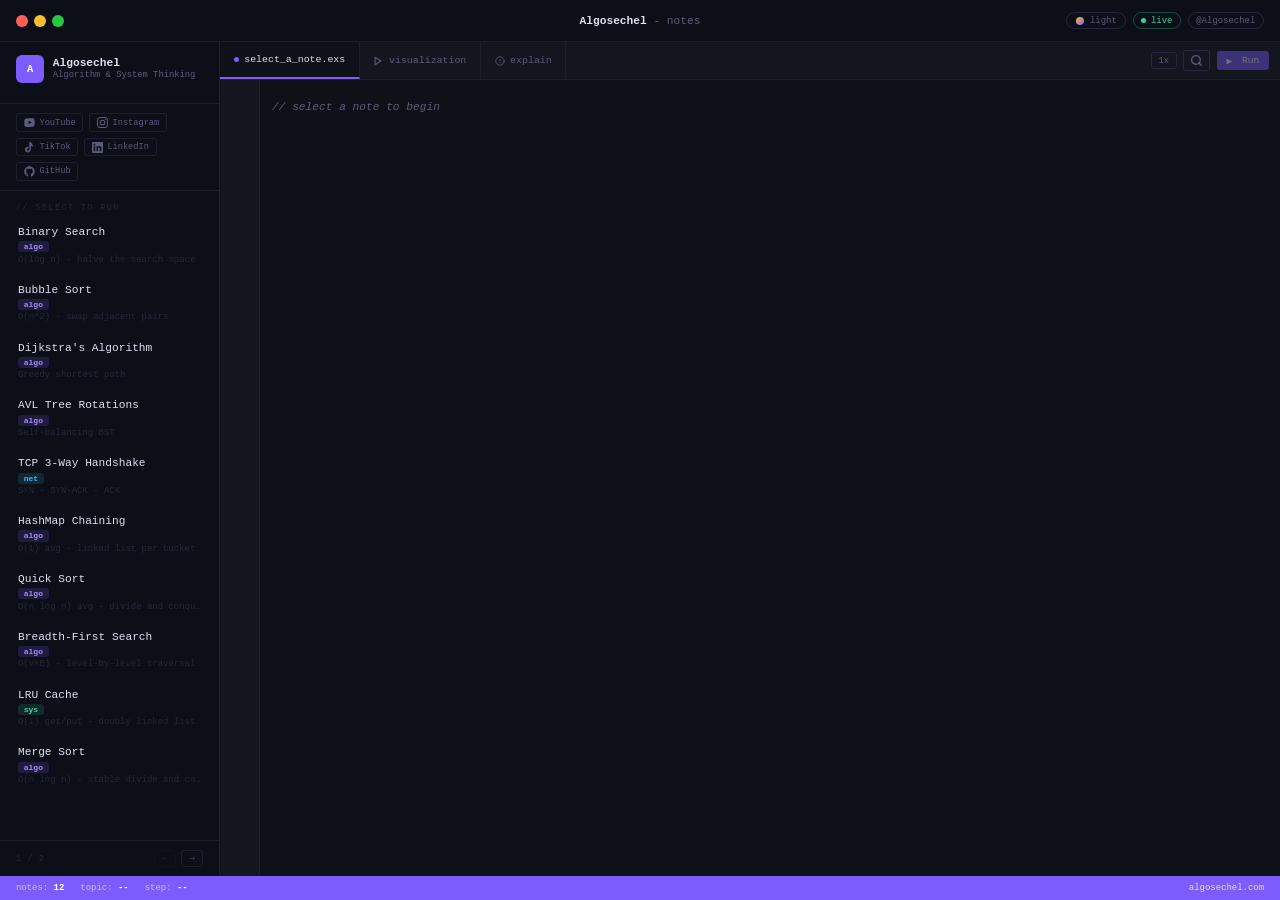
==== commit 79f985d9: "Update social links" ====
--- a/index.html
+++ b/index.html
@@ -48,9 +48,13 @@
         <svg viewBox="0 0 24 24"><path d="M19.6 3.3A4.5 4.5 0 0 1 15.1 0h-3.4v16.3c0 1.5-1.2 2.7-2.7 2.7s-2.7-1.2-2.7-2.7 1.2-2.7 2.7-2.7c.3 0 .5 0 .8.1V10.2c-.3 0-.5-.1-.8-.1C4.9 10.1 2 13 2 16.6s2.9 6.4 6.4 6.4c3.6 0 6.4-2.9 6.4-6.4V8.2c1.4.9 3 1.4 4.7 1.4V6.1a4.5 4.5 0 0 1-1.9-.7V3.3z"/></svg>
         TikTok
       </a>
-      <a class="sb-social li" href="https://linkedin.com/in/Algosechel" target="_blank" rel="noopener noreferrer">
+      <a class="sb-social li" href="https://linkedin.com/in/progressorish" target="_blank" rel="noopener noreferrer">
         <svg viewBox="0 0 24 24"><path d="M20.4 20.4h-3.4v-5.3c0-1.3 0-2.9-1.8-2.9s-2 1.4-2 2.8v5.4H9.8V9h3.3v1.5h.1c.5-.9 1.6-1.8 3.3-1.8 3.5 0 4.1 2.3 4.1 5.3v6.4zM5.3 7.4a2 2 0 1 1 0-4 2 2 0 0 1 0 4zm1.7 13H3.7V9h3.4v11.4zM22.2 0H1.8C.8 0 0 .8 0 1.7v20.6C0 23.2.8 24 1.8 24h20.4c1 0 1.8-.8 1.8-1.7V1.7C24 .8 23.2 0 22.2 0z"/></svg>
         LinkedIn
+      </a>
+      <a class="sb-social gh" href="https://github.com/lilsaintdenzel" target="_blank" rel="noopener noreferrer">
+        <svg viewBox="0 0 24 24"><path d="M12 .5C5.65.5.5 5.65.5 12a11.5 11.5 0 0 0 7.86 10.92c.58.1.79-.25.79-.56v-2.16c-3.2.7-3.88-1.36-3.88-1.36-.53-1.34-1.28-1.7-1.28-1.7-1.05-.72.08-.7.08-.7 1.16.08 1.77 1.2 1.77 1.2 1.03 1.75 2.7 1.24 3.36.95.1-.75.4-1.24.72-1.52-2.56-.29-5.24-1.28-5.24-5.68 0-1.25.45-2.27 1.18-3.07-.12-.29-.51-1.45.11-3.02 0 0 .97-.31 3.17 1.17a10.9 10.9 0 0 1 5.78 0c2.2-1.48 3.17-1.17 3.17-1.17.62 1.57.23 2.73.11 3.02.73.8 1.18 1.82 1.18 3.07 0 4.41-2.69 5.39-5.26 5.67.41.35.77 1.03.77 2.09v3.1c0 .31.21.67.8.56A11.5 11.5 0 0 0 23.5 12C23.5 5.65 18.35.5 12 .5z"/></svg>
+        GitHub
       </a>
     </div>
     <div class="sb-lbl">// select to run</div>
--- a/css/app.css
+++ b/css/app.css
@@ -54,6 +54,7 @@
 .sb-social.ig:hover{color:#c471ed;border-color:rgba(196,113,237,.35)}
 .sb-social.tt:hover{color:#69c9d0;border-color:rgba(105,201,208,.35)}
 .sb-social.li:hover{color:#0a66c2;border-color:rgba(10,102,194,.35)}
+.sb-social.gh:hover{color:#24292f;border-color:rgba(36,41,47,.35)}
 .sb-social svg{width:11px;height:11px;fill:currentColor;flex-shrink:0}
 .sb-lbl{padding:.75rem 1rem .3rem;font-size:.52rem;letter-spacing:.18em;text-transform:uppercase;color:var(--di)}
 .nl{flex:1;overflow-y:auto;padding-bottom:1rem}
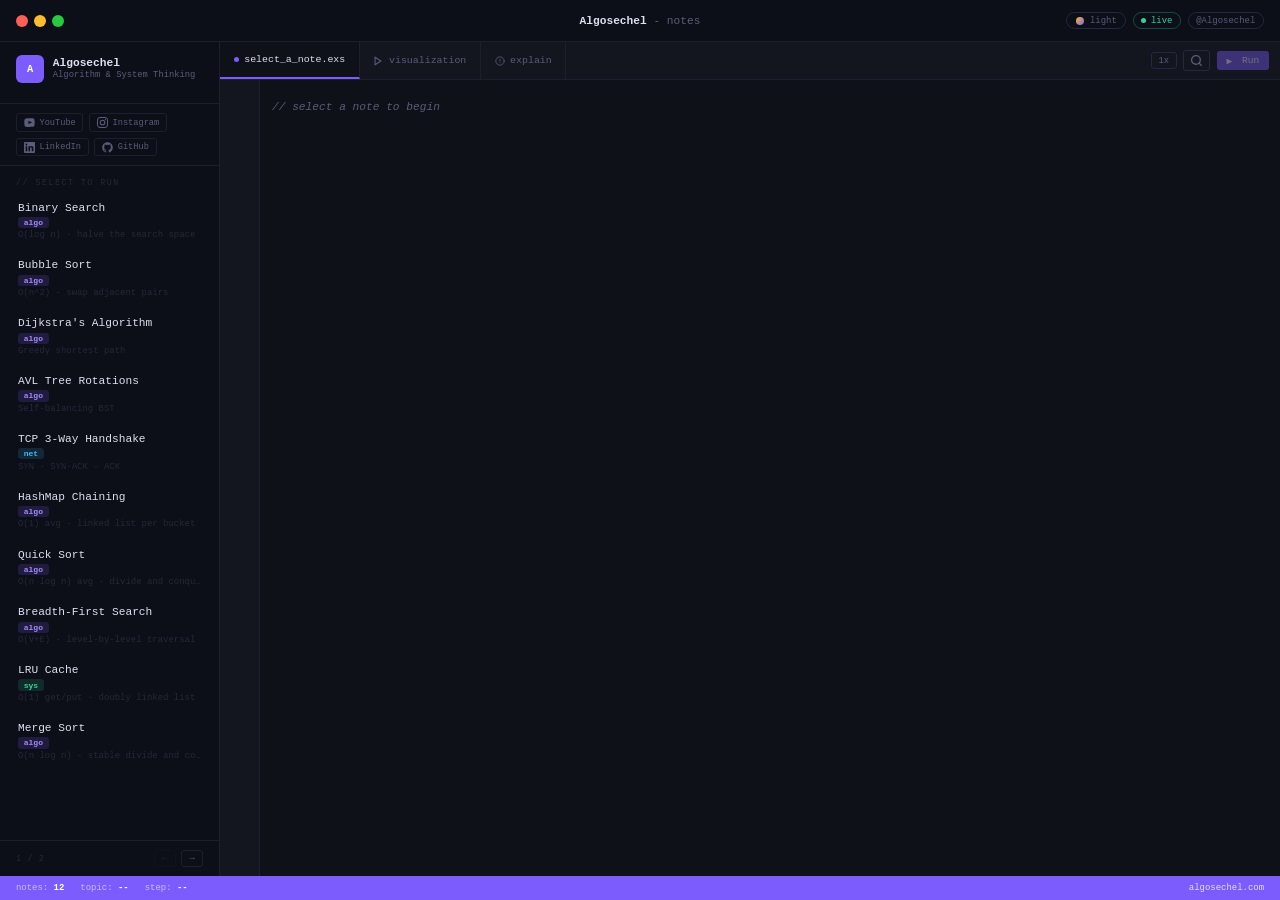
==== commit db40253e: "Comment out TikTok social link Co-Authored-By: Claude Sonnet 4.6 <noreply@anthropic.com> Claude-Sess" ====
--- a/index.html
+++ b/index.html
@@ -44,10 +44,10 @@
         <svg viewBox="0 0 24 24"><path d="M12 2.2c3.2 0 3.6 0 4.9.1 3.3.1 4.8 1.7 4.9 4.9.1 1.3.1 1.6.1 4.8 0 3.2 0 3.6-.1 4.8-.1 3.2-1.7 4.8-4.9 4.9-1.3.1-1.6.1-4.9.1-3.2 0-3.6 0-4.8-.1-3.3-.1-4.8-1.7-4.9-4.9C2.2 15.6 2.2 15.2 2.2 12c0-3.2 0-3.6.1-4.8C2.4 3.9 4 2.3 7.2 2.3 8.4 2.2 8.8 2.2 12 2.2zm0-2.2C8.7 0 8.3 0 7.1.1 2.7.3.3 2.7.1 7.1.1 8.3 0 8.7 0 12c0 3.3 0 3.7.1 4.9.2 4.4 2.6 6.8 7 7C8.3 24 8.7 24 12 24s3.7 0 4.9-.1c4.4-.2 6.8-2.6 7-7 .1-1.2.1-1.6.1-4.9 0-3.3 0-3.7-.1-4.9-.2-4.4-2.6-6.8-7-7C15.7 0 15.3 0 12 0zm0 5.8a6.2 6.2 0 1 0 0 12.4A6.2 6.2 0 0 0 12 5.8zm0 10.2a4 4 0 1 1 0-8 4 4 0 0 1 0 8zm6.4-11.8a1.44 1.44 0 1 0 0 2.88 1.44 1.44 0 0 0 0-2.88z"/></svg>
         Instagram
       </a>
-      <a class="sb-social tt" href="https://tiktok.com/@Algosechel" target="_blank" rel="noopener noreferrer">
+      <!-- <a class="sb-social tt" href="https://tiktok.com/@Algosechel" target="_blank" rel="noopener noreferrer">
         <svg viewBox="0 0 24 24"><path d="M19.6 3.3A4.5 4.5 0 0 1 15.1 0h-3.4v16.3c0 1.5-1.2 2.7-2.7 2.7s-2.7-1.2-2.7-2.7 1.2-2.7 2.7-2.7c.3 0 .5 0 .8.1V10.2c-.3 0-.5-.1-.8-.1C4.9 10.1 2 13 2 16.6s2.9 6.4 6.4 6.4c3.6 0 6.4-2.9 6.4-6.4V8.2c1.4.9 3 1.4 4.7 1.4V6.1a4.5 4.5 0 0 1-1.9-.7V3.3z"/></svg>
         TikTok
-      </a>
+      </a> -->
       <a class="sb-social li" href="https://linkedin.com/in/progressorish" target="_blank" rel="noopener noreferrer">
         <svg viewBox="0 0 24 24"><path d="M20.4 20.4h-3.4v-5.3c0-1.3 0-2.9-1.8-2.9s-2 1.4-2 2.8v5.4H9.8V9h3.3v1.5h.1c.5-.9 1.6-1.8 3.3-1.8 3.5 0 4.1 2.3 4.1 5.3v6.4zM5.3 7.4a2 2 0 1 1 0-4 2 2 0 0 1 0 4zm1.7 13H3.7V9h3.4v11.4zM22.2 0H1.8C.8 0 0 .8 0 1.7v20.6C0 23.2.8 24 1.8 24h20.4c1 0 1.8-.8 1.8-1.7V1.7C24 .8 23.2 0 22.2 0z"/></svg>
         LinkedIn
@@ -111,6 +111,7 @@
 
       <div class="panel panel-viz off" id="p-viz">
         <div class="vb" id="vb"><canvas id="canvas"></canvas></div>
+        <div class="viz-desc" id="vizDesc">Pick a note and run it to see a brief explanation of what the animation is doing.</div>
       </div>
 
       <div class="panel panel-explain off" id="p-explain">
--- a/css/app.css
+++ b/css/app.css
@@ -129,6 +129,7 @@
 .panel-viz{background:var(--bg)}
 .vb{flex:1;position:relative;min-height:0}
 #canvas{position:absolute;top:0;left:0;width:100%;height:100%;display:block}
+.viz-desc{padding:.8rem 1rem .95rem;border-top:1px solid var(--b1);background:var(--surface);font-size:.63rem;line-height:1.6;color:var(--mu);min-height:60px}
 
 .panel-explain{background:var(--panel)}
 .ep-scroll{flex:1;overflow-y:auto;padding:1.5rem 1.8rem 2.5rem}
@@ -191,6 +192,7 @@
   .spd-btn{padding:.15rem .36rem}
   .pill:not(.live){display:none}
   .theme-btn{padding:.15rem .42rem}
+  .viz-desc{padding:.72rem .85rem .82rem;font-size:.6rem;min-height:72px}
   .ep-scroll{padding:1rem 1.1rem 2rem}
   .ep-h1{font-size:1.1rem}
 }
